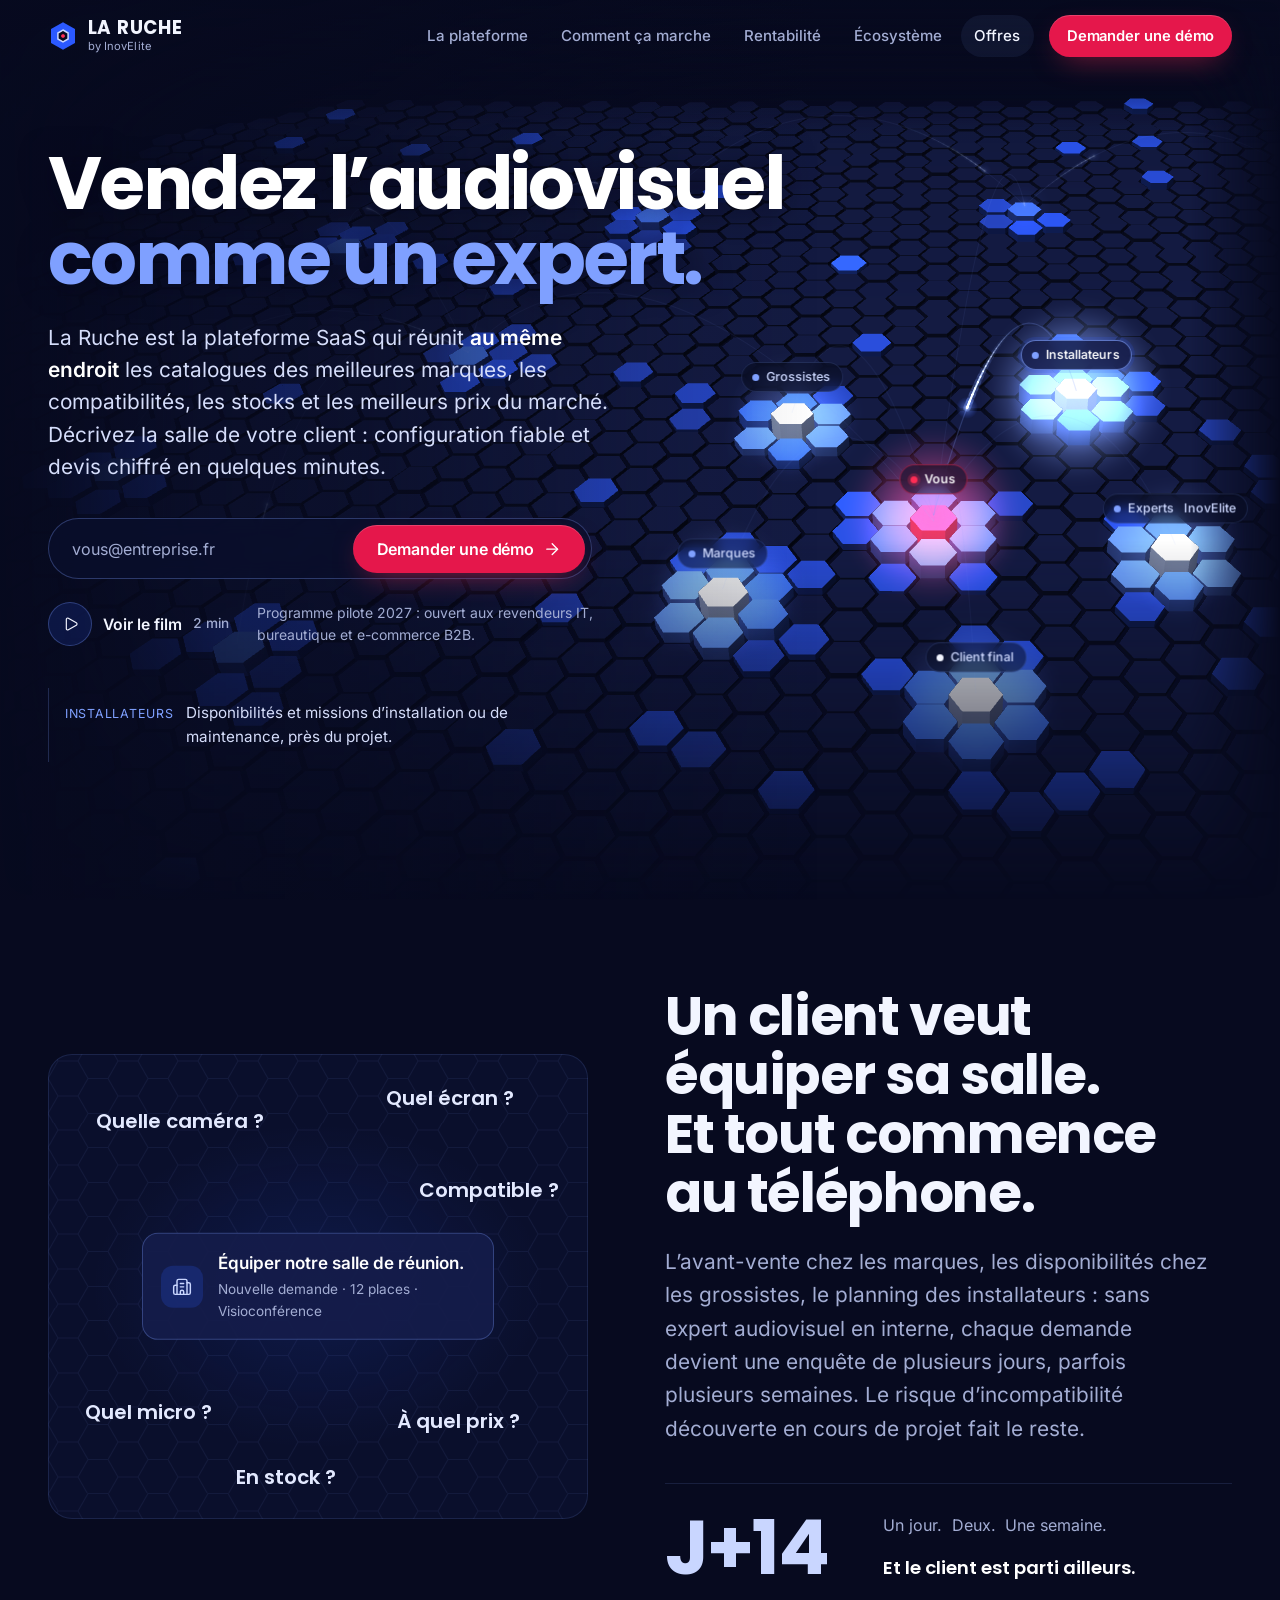
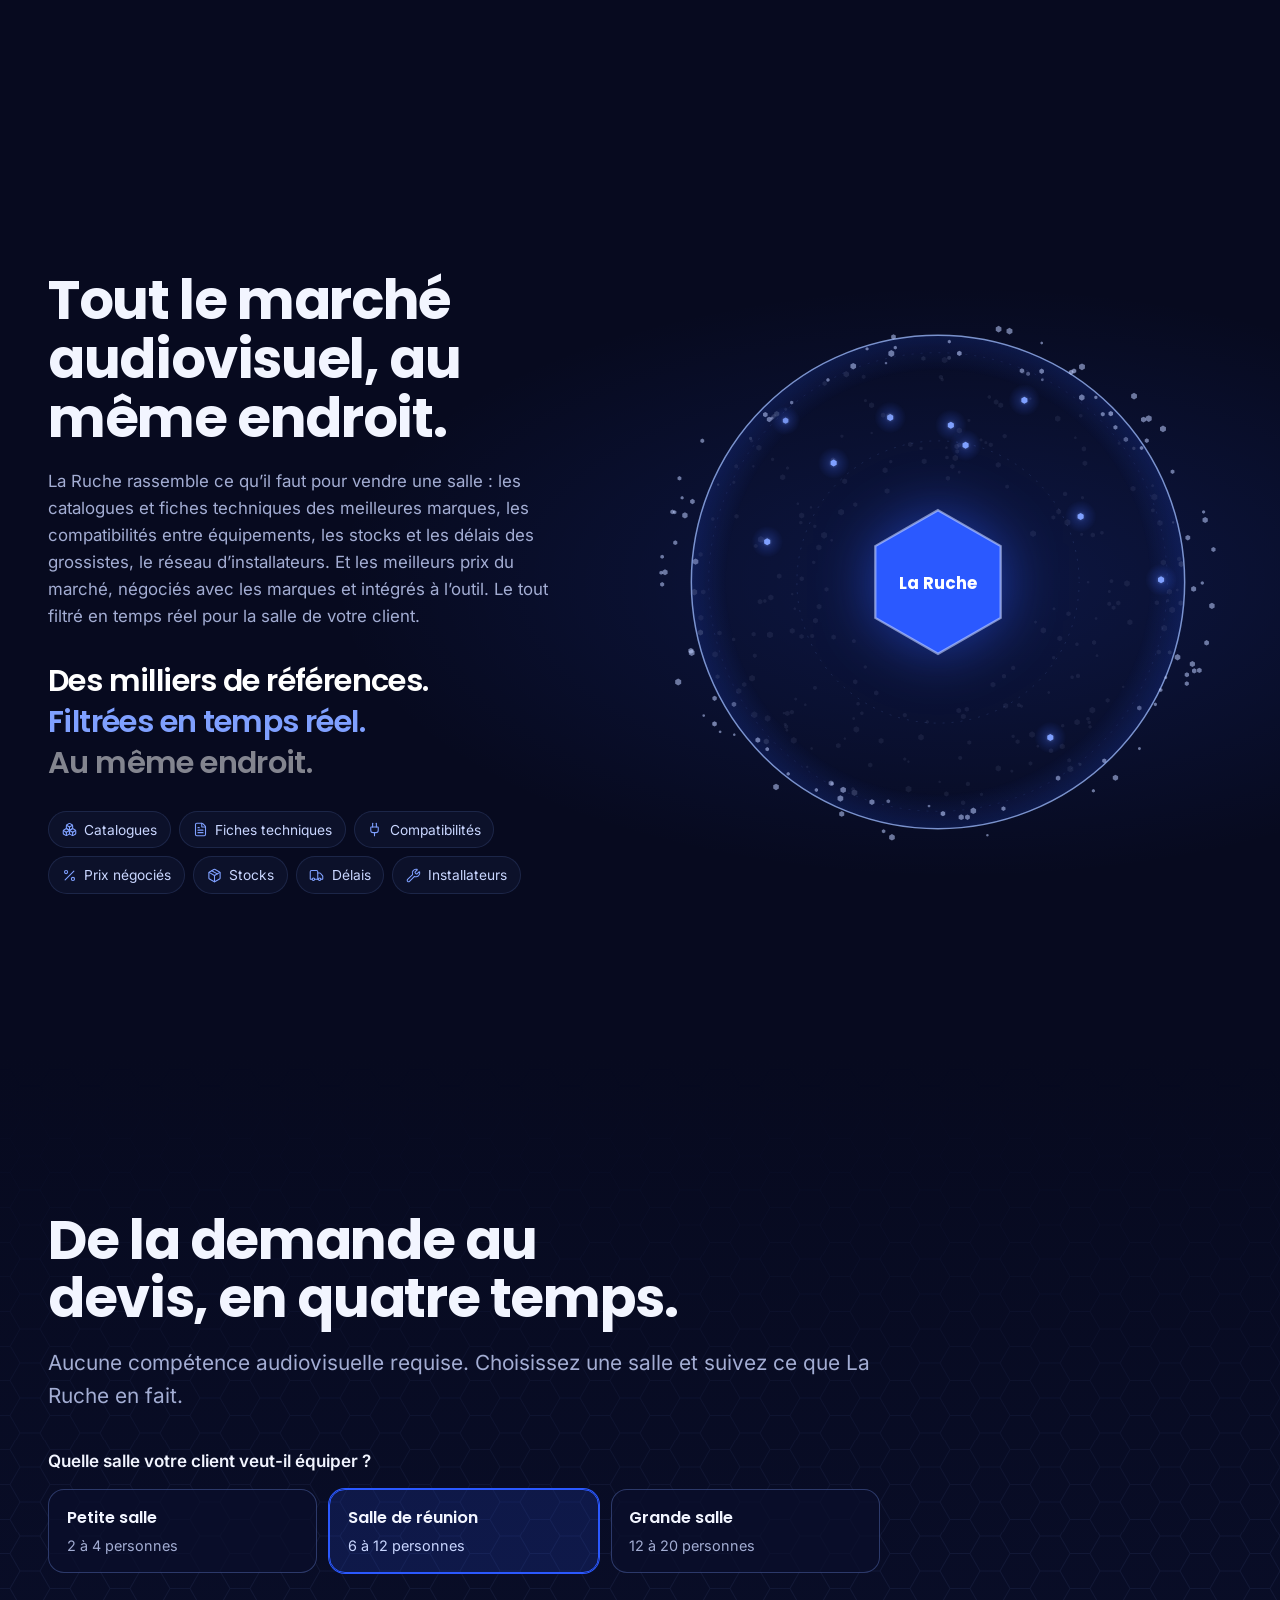
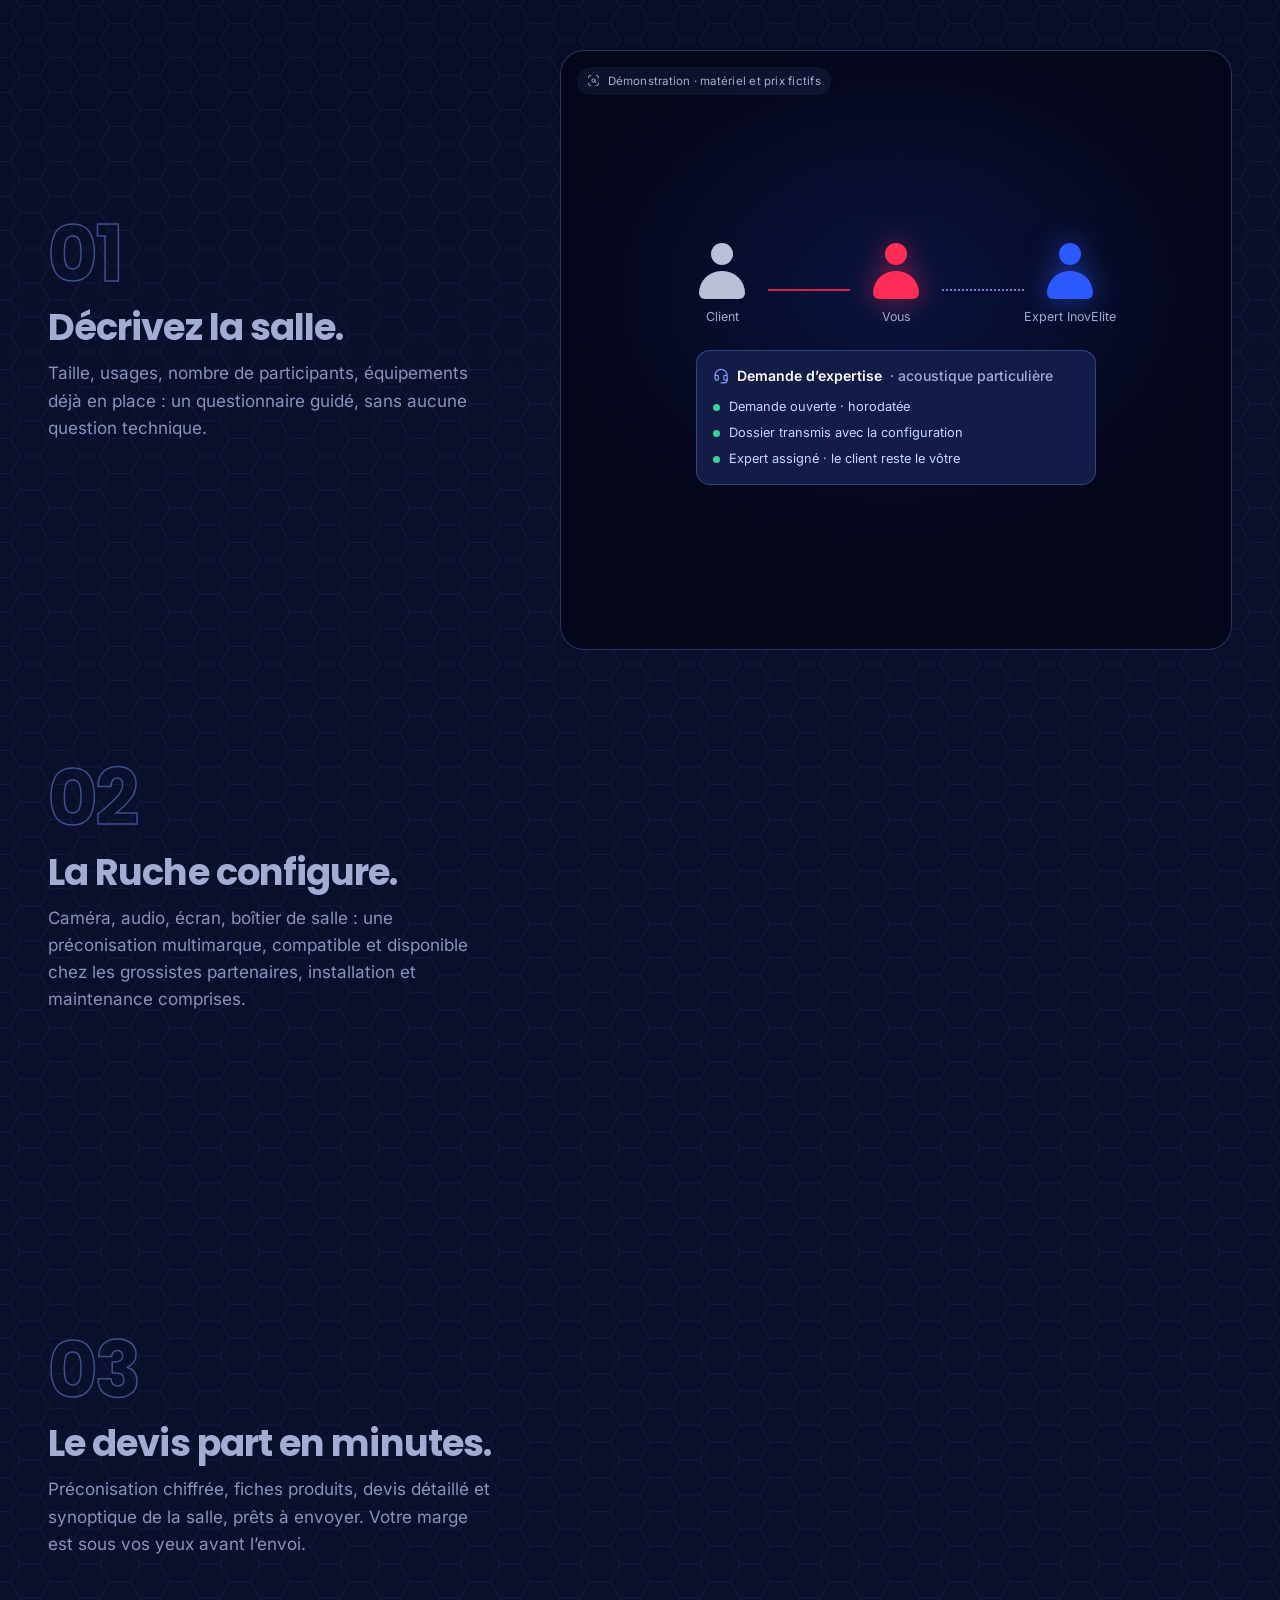
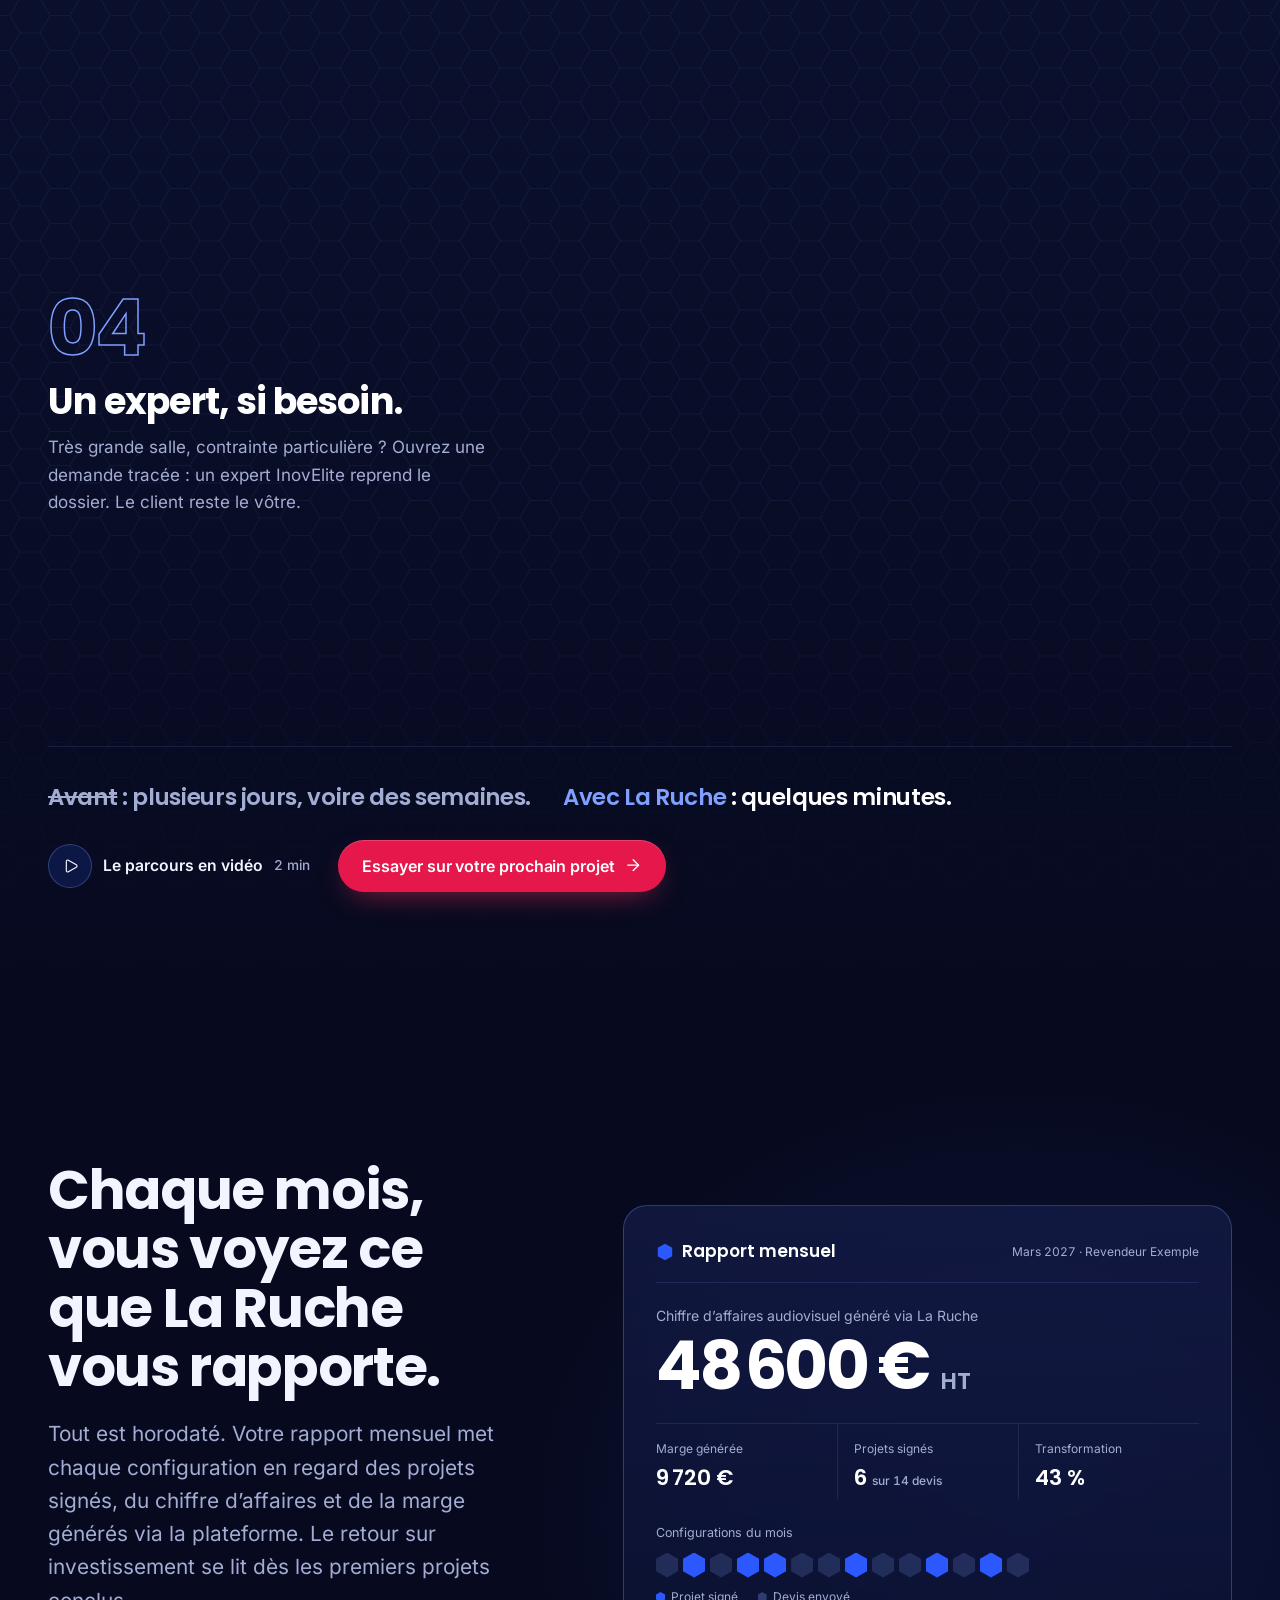
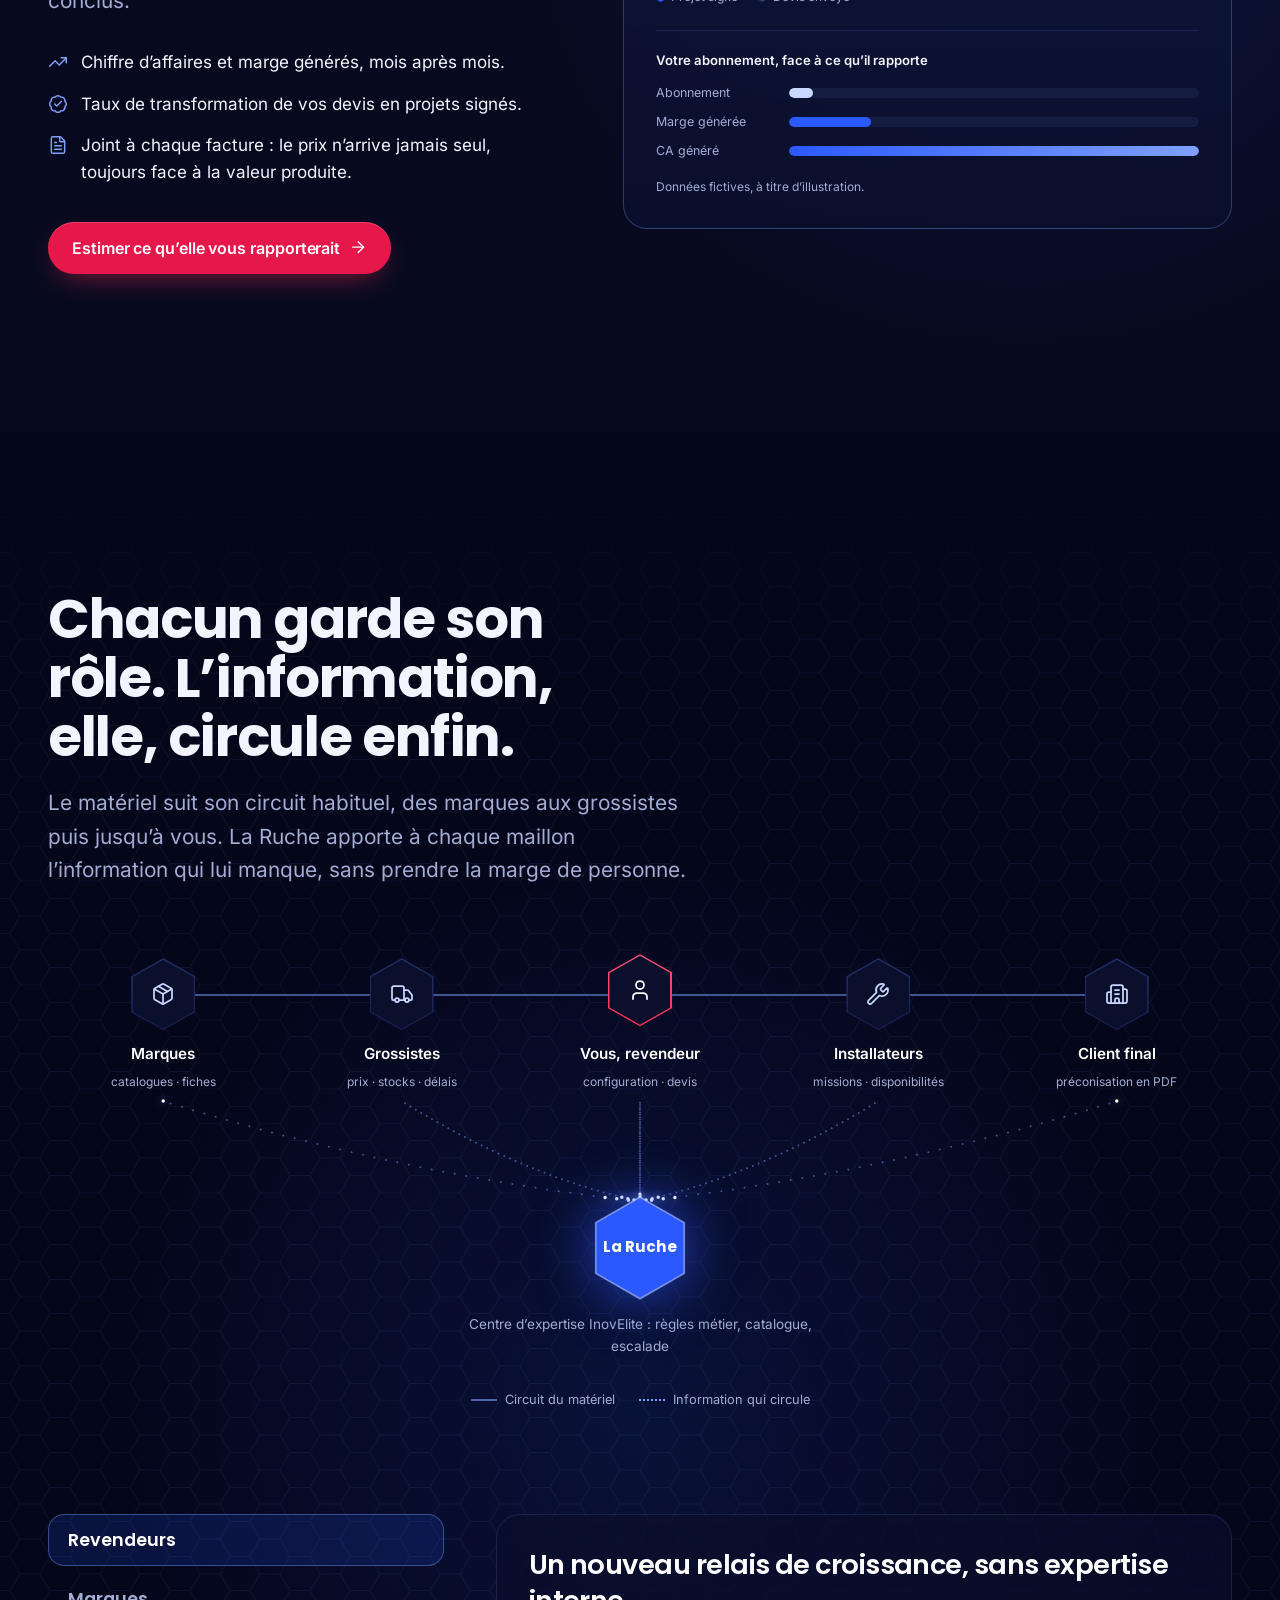
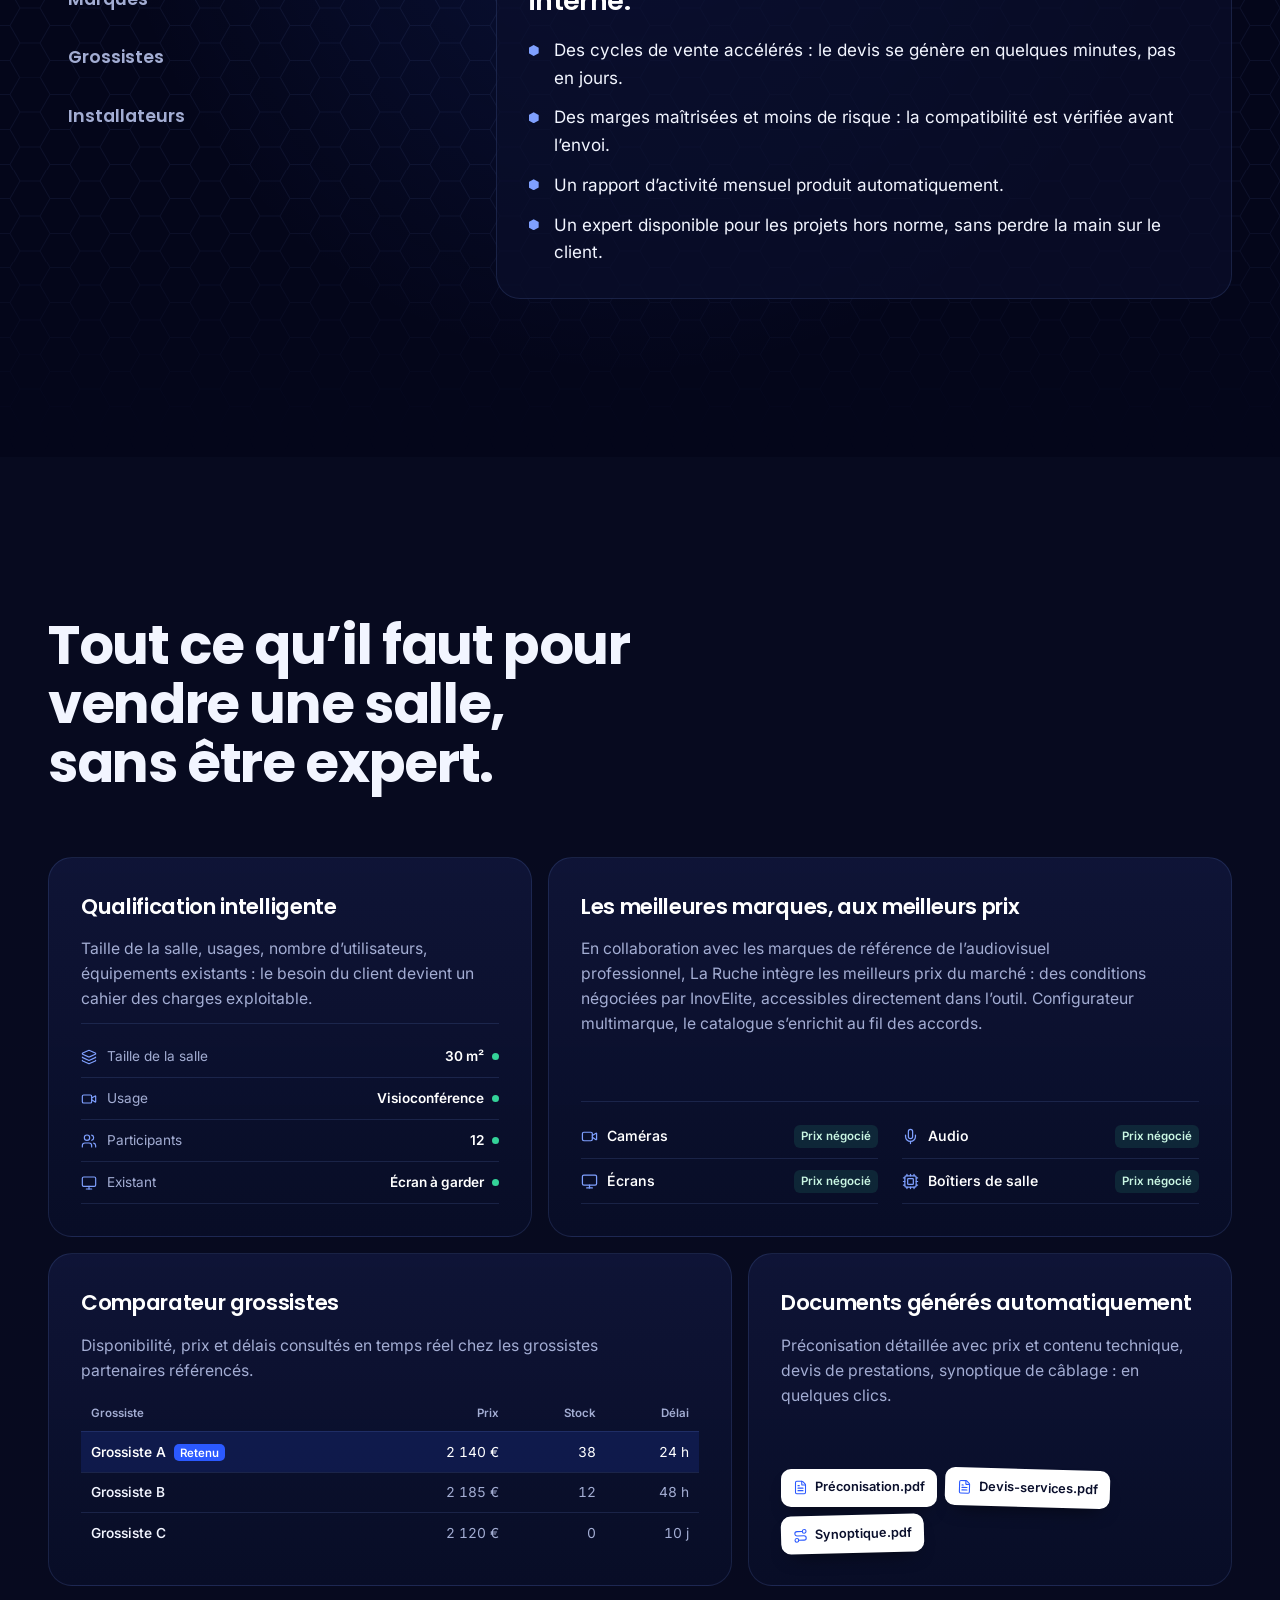
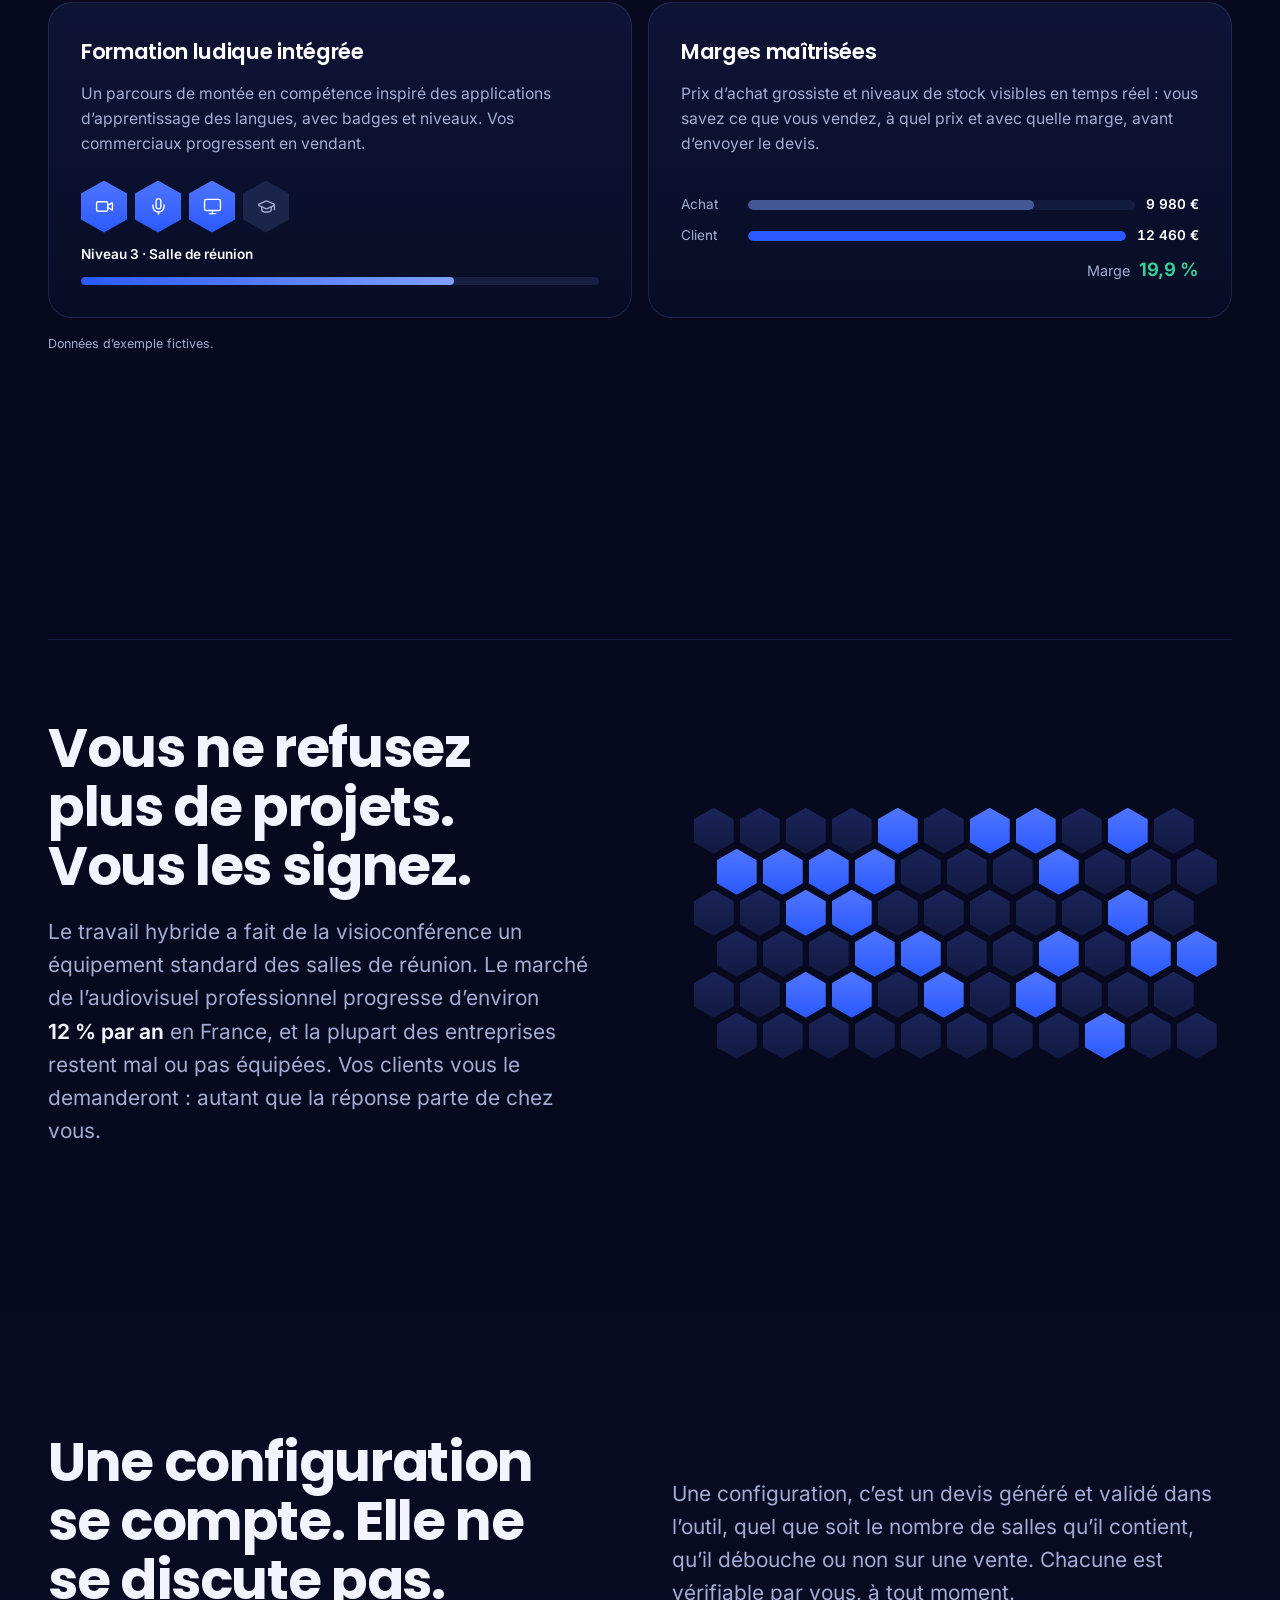
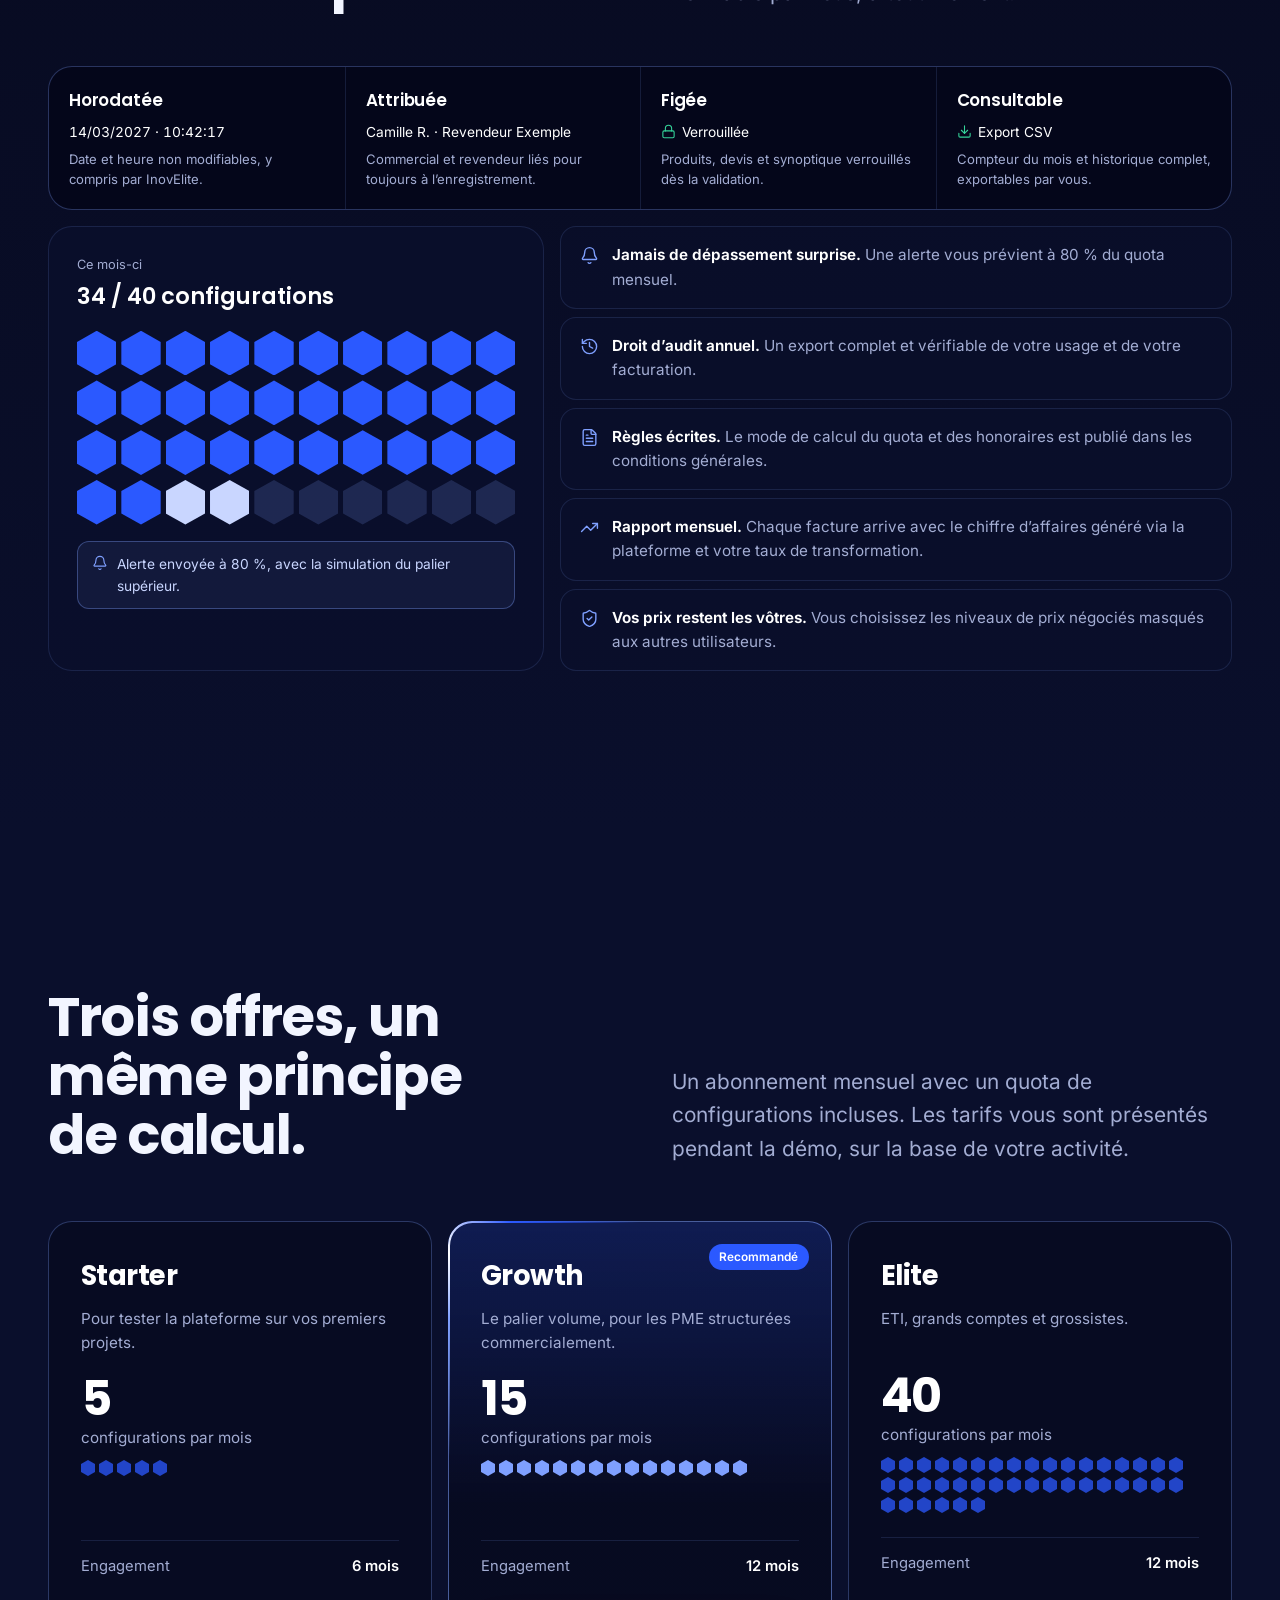
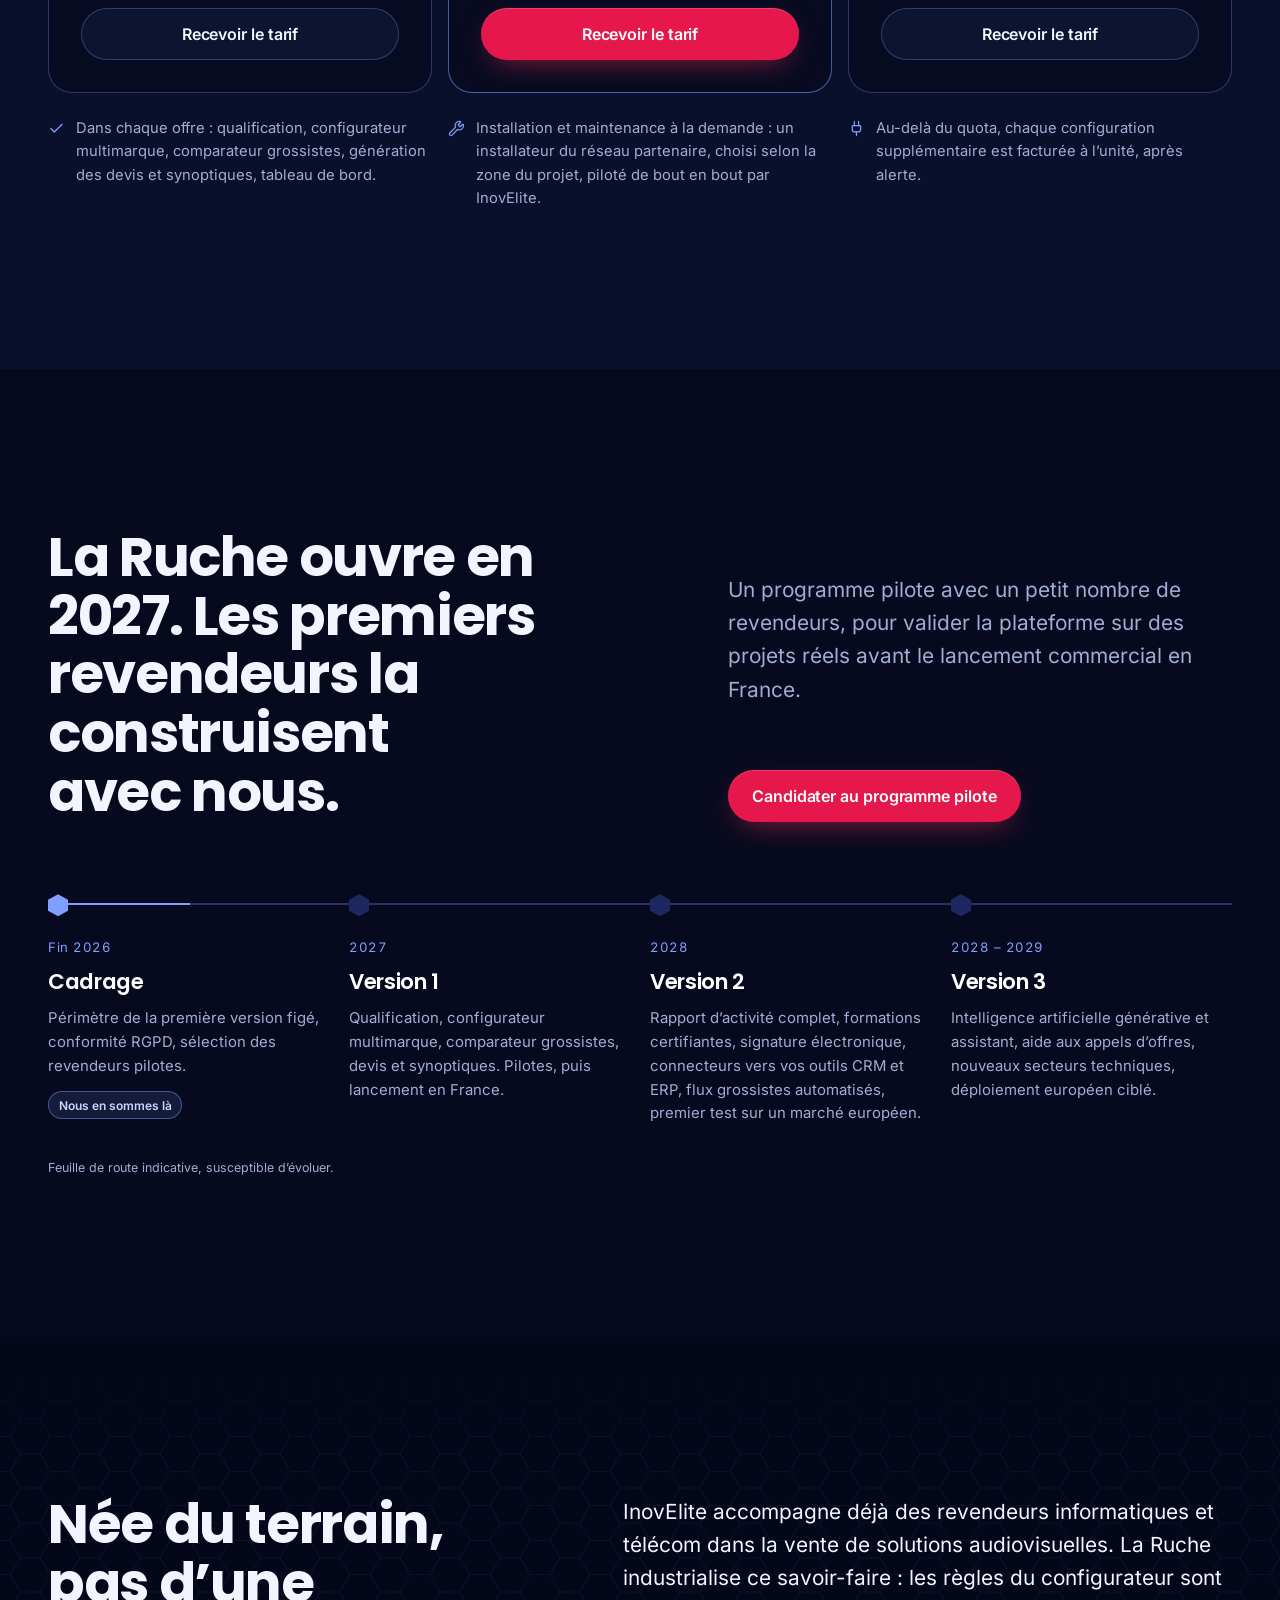
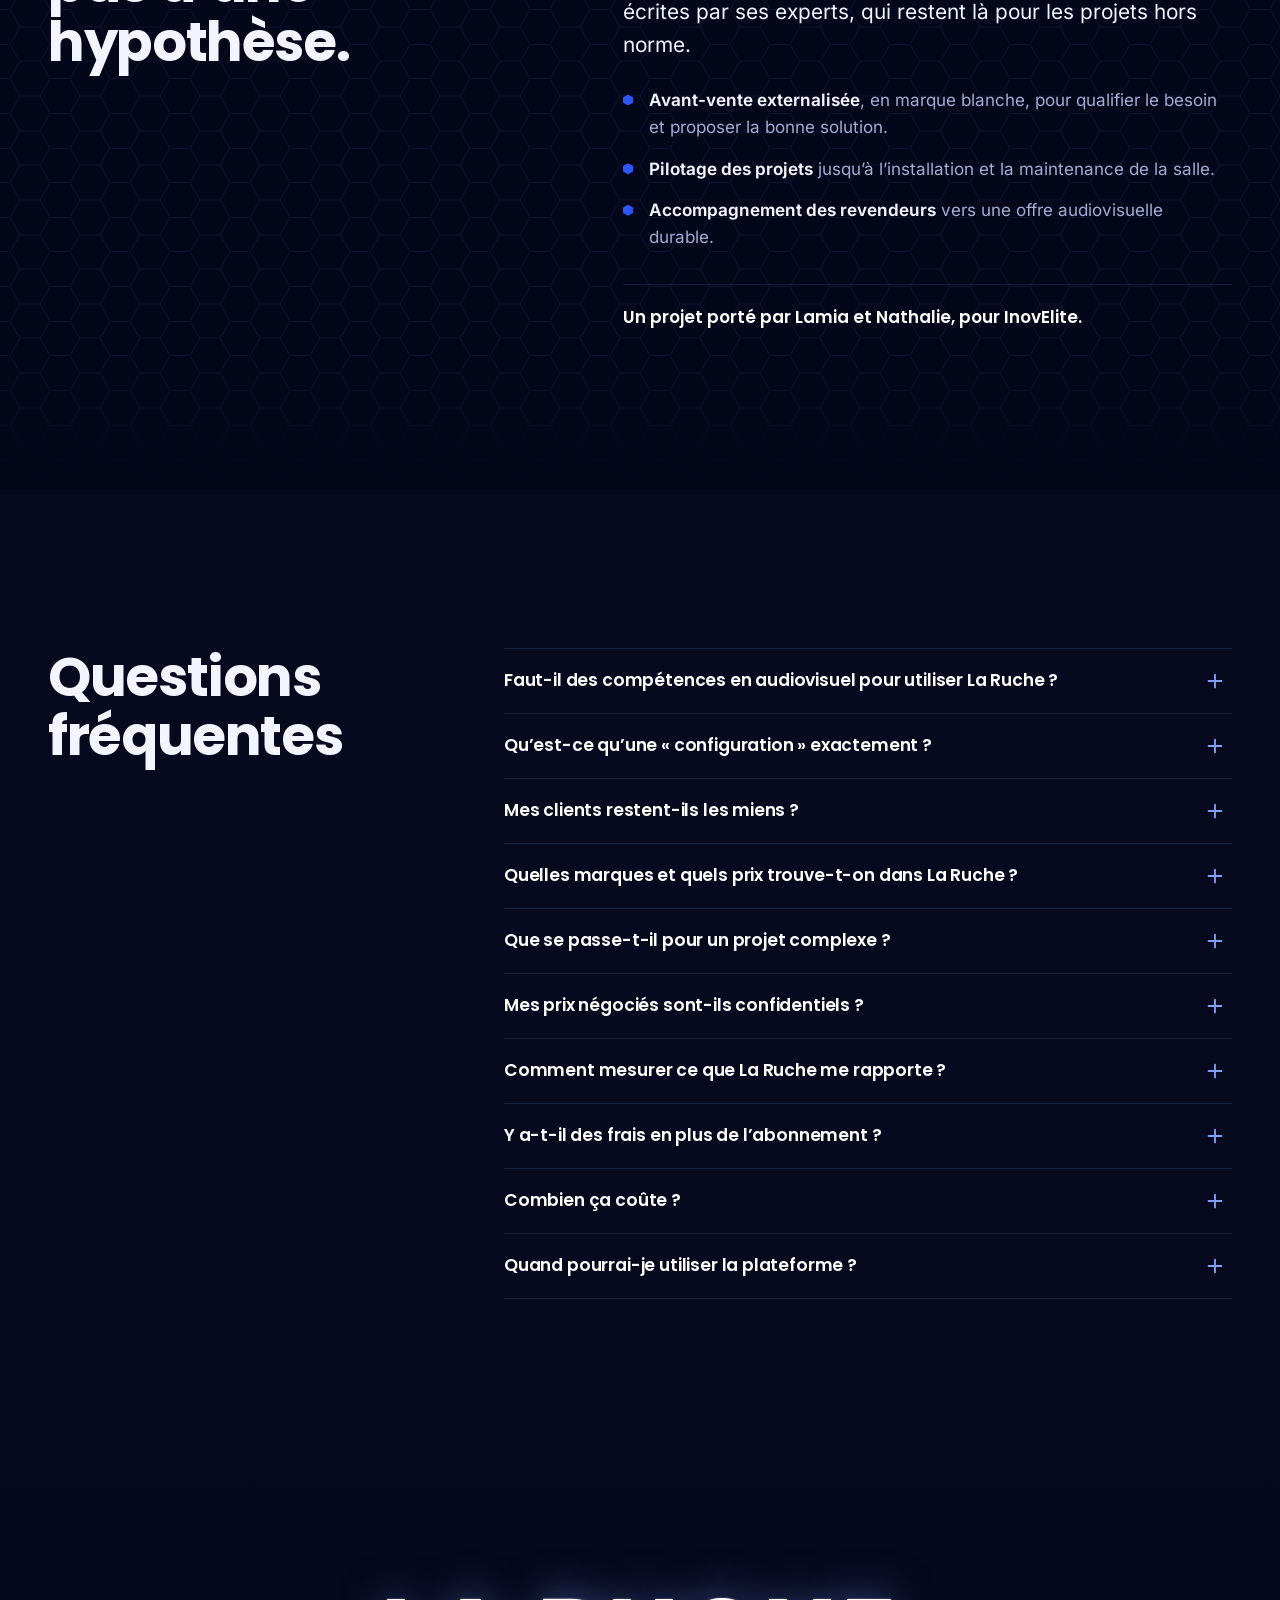
==== docs/index.html @ 2115302b "Add La Ruche marketing site (docs/) for GitHub Pages - Single-page site: WebGL hive hero, scroll-dri" ====
<!doctype html>
<html lang="fr" class="no-js">
<head>
  <meta charset="utf-8">
  <meta name="viewport" content="width=device-width, initial-scale=1, viewport-fit=cover">
  <title>La Ruche by InovElite · Vendez l’audiovisuel comme un expert</title>
  <meta name="description" content="La Ruche réunit catalogues, compatibilités, prix et stocks du marché audiovisuel en un seul outil. Décrivez la salle de votre client : configuration fiable et devis chiffré en quelques minutes.">
  <link rel="canonical" href="https://sofianmrn.github.io/RucheSite/">
  <meta name="theme-color" content="#070A1F">
  <meta name="color-scheme" content="dark">
  <meta name="robots" content="index, follow">

  <meta property="og:type" content="website">
  <meta property="og:locale" content="fr_FR">
  <meta property="og:site_name" content="La Ruche by InovElite">
  <meta property="og:title" content="La Ruche by InovElite · Vendez l’audiovisuel comme un expert">
  <meta property="og:description" content="Catalogues, compatibilités, prix et stocks réunis au même endroit. La configuration et le devis de la salle de votre client, en quelques minutes.">
  <meta property="og:url" content="https://sofianmrn.github.io/RucheSite/">
  <meta property="og:image" content="https://sofianmrn.github.io/RucheSite/assets/img/og-la-ruche.jpg">
  <meta property="og:image:width" content="1200">
  <meta property="og:image:height" content="630">
  <meta property="og:image:alt" content="La Ruche by InovElite : vendez l’audiovisuel comme un expert. Demander une démo.">
  <meta name="twitter:card" content="summary_large_image">

  <link rel="icon" href="favicon.svg" type="image/svg+xml">
  <link rel="icon" href="favicon-32.png" sizes="32x32" type="image/png">
  <link rel="apple-touch-icon" href="apple-touch-icon.png">
  <link rel="manifest" href="site.webmanifest">

  <link rel="preload" href="assets/fonts/poppins-latin-700-normal.woff2" as="font" type="font/woff2" crossorigin>
  <link rel="preload" href="assets/fonts/inter-latin-wght-normal.woff2" as="font" type="font/woff2" crossorigin>
  <link rel="preload" href="assets/img/hero-ruche.webp" as="image" fetchpriority="high">
  <link rel="stylesheet" href="assets/css/site.css?v=9">

  <script>document.documentElement.classList.replace('no-js', 'js');</script>
  <script src="assets/js/config.js?v=9" defer></script>
  <script src="assets/js/hive.js?v=9" defer></script>
  <script src="assets/js/gather.js?v=9" defer></script>
  <script src="assets/js/main.js?v=9" defer></script>

  <script type="application/ld+json">
  {
    "@context": "https://schema.org",
    "@graph": [
      {
        "@type": "Organization",
        "@id": "https://sofianmrn.github.io/RucheSite/#inovelite",
        "name": "InovElite",
        "description": "Développement commercial de solutions techniques, audiovisuel professionnel en particulier : avant-vente externalisée et pilotage de projets jusqu’à l’installation et la maintenance."
      },
      {
        "@type": "WebSite",
        "@id": "https://sofianmrn.github.io/RucheSite/#site",
        "url": "https://sofianmrn.github.io/RucheSite/",
        "name": "La Ruche by InovElite",
        "inLanguage": "fr-FR",
        "publisher": { "@id": "https://sofianmrn.github.io/RucheSite/#inovelite" }
      },
      {
        "@type": "SoftwareApplication",
        "name": "La Ruche",
        "applicationCategory": "BusinessApplication",
        "operatingSystem": "Web",
        "description": "Plateforme SaaS B2B qui permet aux revendeurs informatiques de qualifier un besoin audiovisuel, d’obtenir une configuration multimarque compatible et disponible, et de générer un devis chiffré en quelques minutes.",
        "publisher": { "@id": "https://sofianmrn.github.io/RucheSite/#inovelite" }
      }
    ]
  }
  </script>
</head>
<body>
  <a class="skip-link" href="#contenu">Aller au contenu</a>

  <header class="site-header" data-header>
    <div class="site-header__inner">
      <a class="wordmark" href="#top" aria-label="La Ruche by InovElite, retour en haut de page">
        <svg class="wordmark__mark" viewBox="0 0 100 100" aria-hidden="true"><polygon points="50,4 90,27 90,73 50,96 10,73 10,27" /><polygon class="wordmark__core" points="50,30 67,40 67,60 50,70 33,60 33,40" /><polygon class="wordmark__dot" points="50,43 56,46.5 56,53.5 50,57 44,53.5 44,46.5" /></svg>
        <span class="wordmark__text"><span class="wordmark__name">La Ruche</span><span class="wordmark__by">by InovElite</span></span>
      </a>

      <nav class="site-nav" aria-label="Navigation principale">
        <button class="site-nav__toggle" type="button" aria-expanded="false" aria-controls="menu" data-nav-toggle>
          <svg class="icon" aria-hidden="true"><use href="assets/img/icons.svg#i-menu"/></svg>
          <span class="visually-hidden">Ouvrir le menu</span>
        </button>
        <ul class="site-nav__list" id="menu" data-nav-list>
          <li><a href="#plateforme">La plateforme</a></li>
          <li><a href="#comment">Comment ça marche</a></li>
          <li><a href="#rentabilite">Rentabilité</a></li>
          <li><a href="#ecosysteme">Écosystème</a></li>
          <li><a href="#offres">Offres</a></li>
          <li class="site-nav__cta"><a class="btn btn--signal btn--sm" href="#demo" data-interest="demo">Demander une démo</a></li>
        </ul>
      </nav>
    </div>
  </header>

  <main id="contenu" tabindex="-1">

    <!-- ========== HERO : la ruche ========== -->
    <section class="hero" id="top" aria-labelledby="hero-title" data-hero>
      <div class="hero__stage" data-hive-stage>
        <canvas class="hero__canvas" data-hive-canvas aria-hidden="true"></canvas>
        <canvas class="hero__beams" data-hive-beams aria-hidden="true"></canvas>
        <div class="hero__actors" data-hive-actors>
          <button type="button" class="actor" data-actor="marques" aria-describedby="hive-caption"><span class="actor__dot" aria-hidden="true"></span>Marques</button>
          <button type="button" class="actor" data-actor="grossistes" aria-describedby="hive-caption"><span class="actor__dot" aria-hidden="true"></span>Grossistes</button>
          <button type="button" class="actor" data-actor="installateurs" aria-describedby="hive-caption"><span class="actor__dot" aria-hidden="true"></span>Installateurs</button>
          <button type="button" class="actor" data-actor="experts" aria-describedby="hive-caption"><span class="actor__dot" aria-hidden="true"></span>Experts<span class="actor__long">&nbsp;InovElite</span></button>
          <button type="button" class="actor actor--client" data-actor="client" aria-describedby="hive-caption"><span class="actor__dot" aria-hidden="true"></span>Client final</button>
          <button type="button" class="actor actor--you" data-actor="vous" aria-describedby="hive-caption"><span class="actor__dot" aria-hidden="true"></span>Vous</button>
        </div>
      </div>

      <div class="hero__content wrap">
        <h1 class="hero__title" id="hero-title">Vendez l’audiovisuel <span class="hero__title-accent">comme un expert.</span></h1>
        <p class="hero__lead">La Ruche est la plateforme SaaS qui réunit <strong>au même endroit</strong> les catalogues des meilleures marques, les compatibilités, les stocks et les meilleurs prix du marché. Décrivez la salle de votre client&nbsp;: configuration fiable et devis chiffré en quelques minutes.</p>

        <form class="quick-demo" action="#demo" data-quick-demo novalidate>
          <label class="visually-hidden" for="quick-email">Votre e-mail professionnel</label>
          <input class="quick-demo__input" id="quick-email" name="email" type="email" inputmode="email" autocomplete="email" placeholder="vous@entreprise.fr">
          <button class="btn btn--signal" type="submit">Demander une démo <svg class="icon" aria-hidden="true"><use href="assets/img/icons.svg#i-arrow-right"/></svg></button>
        </form>

        <div class="hero__meta">
          <button class="film-link" type="button" data-film="lancement">
            <span class="film-link__play" aria-hidden="true"><svg class="icon"><use href="assets/img/icons.svg#i-play"/></svg></span>
            Voir le film <span class="film-link__time">2 min</span>
          </button>
          <p class="hero__pilot">Programme pilote 2027&nbsp;: ouvert aux revendeurs IT, bureautique et e-commerce B2B.</p>
        </div>

        <p class="hive-caption" id="hive-caption" aria-live="polite" data-hive-caption>
          <span class="hive-caption__who">Vous</span>
          <span class="hive-caption__what">Vous décrivez la salle. Tout ce qu’il faut pour la vendre arrive à vous.</span>
        </p>
      </div>
    </section>

    <!-- ========== LE CONSTAT ========== -->
    <section class="problem" id="constat" aria-labelledby="problem-title">
      <div class="wrap problem__grid">
        <div class="problem__scene" aria-hidden="true">
          <div class="request-card">
            <span class="request-card__avatar"><svg class="icon"><use href="assets/img/icons.svg#i-building-2"/></svg></span>
            <span class="request-card__body">
              <span class="request-card__title">Équiper notre salle de réunion.</span>
              <span class="request-card__meta">Nouvelle demande · 12 places · Visioconférence</span>
            </span>
          </div>
          <ul class="questions">
            <li style="--x:6%;--y:9%;--d:0">Quelle caméra&nbsp;?</li>
            <li style="--x:60%;--y:4%;--d:1">Quel écran&nbsp;?</li>
            <li style="--x:66%;--y:24%;--d:2">Compatible&nbsp;?</li>
            <li style="--x:4%;--y:72%;--d:3">Quel micro&nbsp;?</li>
            <li style="--x:32%;--y:86%;--d:4">En stock&nbsp;?</li>
            <li style="--x:62%;--y:74%;--d:5">À quel prix&nbsp;?</li>
          </ul>
        </div>

        <div class="problem__text">
          <h2 class="h2" id="problem-title">Un client veut équiper sa salle. Et tout commence au téléphone.</h2>
          <p>L’avant-vente chez les marques, les disponibilités chez les grossistes, le planning des installateurs&nbsp;: sans expert audiovisuel en interne, chaque demande devient une enquête de plusieurs jours, parfois plusieurs semaines. Le risque d’incompatibilité découverte en cours de projet fait le reste.</p>
          <div class="day-counter" data-day-counter>
            <span class="day-counter__value" data-day-value>J+1</span>
            <span class="day-counter__steps" aria-hidden="true">
              <span>Un jour.</span><span>Deux.</span><span>Une semaine.</span>
            </span>
            <span class="day-counter__end">Et le client est parti ailleurs.</span>
          </div>
        </div>
      </div>
    </section>

    <!-- ========== LA PLATEFORME : tout au même endroit ========== -->
    <section class="gather" id="plateforme" aria-labelledby="gather-title" data-gather>
      <div class="gather__sticky">
        <div class="wrap gather__layout">
          <div class="gather__text">
            <h2 class="h2" id="gather-title">Tout le marché audiovisuel, au même endroit.</h2>
            <p class="gather__lead">La Ruche rassemble ce qu’il faut pour vendre une salle&nbsp;: les catalogues et fiches techniques des meilleures marques, les compatibilités entre équipements, les stocks et les délais des grossistes, le réseau d’installateurs. Et les meilleurs prix du marché, négociés avec les marques et intégrés à l’outil. Le tout filtré en temps réel pour la salle de votre client.</p>
            <ol class="gather__beats" aria-label="Ce que fait la plateforme">
              <li data-beat="0">Des milliers de références.</li>
              <li data-beat="1">Filtrées en temps réel.</li>
              <li data-beat="2">Au même endroit.</li>
            </ol>
            <ul class="sources">
              <li><svg class="icon" aria-hidden="true"><use href="assets/img/icons.svg#i-boxes"/></svg>Catalogues</li>
              <li><svg class="icon" aria-hidden="true"><use href="assets/img/icons.svg#i-file-text"/></svg>Fiches techniques</li>
              <li><svg class="icon" aria-hidden="true"><use href="assets/img/icons.svg#i-plug"/></svg>Compatibilités</li>
              <li><svg class="icon" aria-hidden="true"><use href="assets/img/icons.svg#i-percent"/></svg>Prix négociés</li>
              <li><svg class="icon" aria-hidden="true"><use href="assets/img/icons.svg#i-package"/></svg>Stocks</li>
              <li><svg class="icon" aria-hidden="true"><use href="assets/img/icons.svg#i-truck"/></svg>Délais</li>
              <li><svg class="icon" aria-hidden="true"><use href="assets/img/icons.svg#i-wrench"/></svg>Installateurs</li>
            </ul>
          </div>

          <div class="gather__field" aria-hidden="true" data-gather-field>
            <canvas class="gather__canvas" data-gather-canvas></canvas>
            <svg class="gather__arcs" viewBox="0 0 100 100" preserveAspectRatio="none">
              <path class="arc" pathLength="100" d="M23 26 L40.5 42"/><path class="arc arc--packets" pathLength="100" d="M23 26 L40.5 42"/>
              <path class="arc" pathLength="100" d="M77 26 L59.5 42"/><path class="arc arc--packets" pathLength="100" d="M77 26 L59.5 42"/>
              <path class="arc" pathLength="100" d="M23 74 L40.5 58"/><path class="arc arc--packets" pathLength="100" d="M23 74 L40.5 58"/>
              <path class="arc" pathLength="100" d="M77 74 L59.5 58"/><path class="arc arc--packets" pathLength="100" d="M77 74 L59.5 58"/>
            </svg>
            <div class="gather__core" data-gather-core>
              <svg viewBox="0 0 100 100"><polygon points="50,3 91,26.5 91,73.5 50,97 9,73.5 9,26.5"/></svg>
              <span>La Ruche</span>
            </div>
            <span class="dock dock--top" style="--dx:23;--dy:26" data-dock="0"><span class="dock__hex"><svg class="icon"><use href="assets/img/icons.svg#i-video"/></svg></span><span class="dock__label">Caméra grand-angle 4K<em>Compatible</em></span></span>
            <span class="dock dock--top" style="--dx:77;--dy:26" data-dock="1"><span class="dock__hex"><svg class="icon"><use href="assets/img/icons.svg#i-monitor"/></svg></span><span class="dock__label">Écran tactile 75"<em>En stock</em></span></span>
            <span class="dock" style="--dx:23;--dy:74" data-dock="2"><span class="dock__hex"><svg class="icon"><use href="assets/img/icons.svg#i-mic"/></svg></span><span class="dock__label">Micros de table ×2<em>Compatible</em></span></span>
            <span class="dock is-waiting" style="--dx:77;--dy:74" data-dock="3"><span class="dock__hex"><svg class="icon"><use href="assets/img/icons.svg#i-cpu"/></svg></span><span class="dock__label">Boîtier de salle visio<em>Délai 2 j</em></span></span>
          </div>
        </div>
      </div>
    </section>

    <!-- ========== COMMENT ÇA MARCHE ========== -->
    <section class="how" id="comment" aria-labelledby="how-title" data-how>
      <div class="wrap how__intro">
        <h2 class="h2" id="how-title">De la demande au devis, en quatre temps.</h2>
        <p>Aucune compétence audiovisuelle requise. Choisissez une salle et suivez ce que La Ruche en fait.</p>
        <fieldset class="room-picker" data-room-picker>
          <legend>Quelle salle votre client veut-il équiper&nbsp;?</legend>
          <label class="room-option"><input type="radio" name="room" value="petite"><span><strong>Petite salle</strong>2 à 4 personnes</span></label>
          <label class="room-option"><input type="radio" name="room" value="reunion" checked><span><strong>Salle de réunion</strong>6 à 12 personnes</span></label>
          <label class="room-option"><input type="radio" name="room" value="grande"><span><strong>Grande salle</strong>12 à 20 personnes</span></label>
        </fieldset>
      </div>

      <div class="wrap how__body">
        <ol class="steps" data-steps>
          <li class="step" data-step="1">
            <span class="step__num" aria-hidden="true">01</span>
            <h3 class="step__title">Décrivez la salle.</h3>
            <p>Taille, usages, nombre de participants, équipements déjà en place&nbsp;: un questionnaire guidé, sans aucune question technique.</p>
          </li>
          <li class="step" data-step="2">
            <span class="step__num" aria-hidden="true">02</span>
            <h3 class="step__title">La Ruche configure.</h3>
            <p>Caméra, audio, écran, boîtier de salle&nbsp;: une préconisation multimarque, compatible et disponible chez les grossistes partenaires, installation et maintenance comprises.</p>
          </li>
          <li class="step" data-step="3">
            <span class="step__num" aria-hidden="true">03</span>
            <h3 class="step__title">Le devis part en minutes.</h3>
            <p>Préconisation chiffrée, fiches produits, devis détaillé et synoptique de la salle, prêts à envoyer. Votre marge est sous vos yeux avant l’envoi.</p>
          </li>
          <li class="step" data-step="4">
            <span class="step__num" aria-hidden="true">04</span>
            <h3 class="step__title">Un expert, si besoin.</h3>
            <p>Très grande salle, contrainte particulière&nbsp;? Ouvrez une demande tracée&nbsp;: un expert InovElite reprend le dossier. Le client reste le vôtre.</p>
          </li>
        </ol>

        <div class="stage" data-stage>
          <div class="stage__frame">
            <p class="stage__label"><svg class="icon" aria-hidden="true"><use href="assets/img/icons.svg#i-scan-search"/></svg>Démonstration · matériel et prix fictifs</p>

            <!-- Scène 1 : la salle -->
            <div class="scene scene--room" data-scene="1">
              <svg class="room-iso" viewBox="0 0 420 300" aria-hidden="true" data-room-svg>
                <g class="room-iso__walls">
                  <polygon points="40,150 210,60 380,150 210,240" class="room-iso__floor"/>
                  <polyline points="40,150 40,70 210,-20 210,60" />
                  <polyline points="210,-20 380,70 380,150" />
                  <polygon class="room-iso__screen" points="0,0" data-room-screen/>
                </g>
                <g data-room-table></g>
              </svg>
              <ul class="chips chips--room" data-room-chips>
                <li><svg class="icon" aria-hidden="true"><use href="assets/img/icons.svg#i-check"/></svg><span data-room-usage>Visioconférence</span></li>
                <li><svg class="icon" aria-hidden="true"><use href="assets/img/icons.svg#i-users"/></svg><span data-room-people>12 participants</span></li>
                <li><svg class="icon" aria-hidden="true"><use href="assets/img/icons.svg#i-layers"/></svg><span data-room-area>Salle de 30 m²</span></li>
              </ul>
            </div>

            <!-- Scène 2 : le kit -->
            <div class="scene scene--kit" data-scene="2">
              <div class="kit" data-kit>
                <svg class="kit__links" viewBox="0 0 125 100" preserveAspectRatio="none" aria-hidden="true">
                  <path class="arc" pathLength="100" d="M27.5 20 L54 40"/><path class="arc arc--packets" pathLength="100" d="M27.5 20 L54 40"/>
                  <path class="arc" pathLength="100" d="M97.5 20 L71 40"/><path class="arc arc--packets" pathLength="100" d="M97.5 20 L71 40"/>
                  <path class="arc" pathLength="100" d="M27.5 70 L54 52"/><path class="arc arc--packets" pathLength="100" d="M27.5 70 L54 52"/>
                  <path class="arc" pathLength="100" d="M97.5 70 L71 52"/><path class="arc arc--packets" pathLength="100" d="M97.5 70 L71 52"/>
                </svg>
                <div class="kit__core"><svg viewBox="0 0 100 100" aria-hidden="true"><polygon points="50,3 91,26.5 91,73.5 50,97 9,73.5 9,26.5"/></svg><span>La Ruche</span></div>
                <div class="kit__item" data-kit-slot="0"></div>
                <div class="kit__item" data-kit-slot="1"></div>
                <div class="kit__item" data-kit-slot="2"></div>
                <div class="kit__item" data-kit-slot="3"></div>
              </div>
              <ul class="chips chips--kit">
                <li class="chip--ok">Compatible</li>
                <li class="chip--ok">En stock</li>
                <li>Multimarque</li>
              </ul>
            </div>

            <!-- Scène 3 : le devis -->
            <div class="scene scene--quote" data-scene="3">
              <article class="quote" aria-label="Exemple de devis fictif">
                <header class="quote__head">
                  <span class="quote__brand"><svg viewBox="0 0 100 100" aria-hidden="true"><polygon points="50,4 90,27 90,73 50,96 10,73 10,27"/></svg>Devis</span>
                  <span class="quote__ref" data-quote-ref>LR-0142 · Salle de réunion</span>
                </header>
                <table class="quote__table">
                  <thead><tr><th scope="col">Poste</th><th scope="col">Achat HT</th><th scope="col">Client HT</th><th scope="col">Marge</th></tr></thead>
                  <tbody data-quote-lines></tbody>
                  <tfoot><tr><th scope="row">Total</th><td data-quote-buy></td><td data-quote-sell></td><td data-quote-margin></td></tr></tfoot>
                </table>
                <footer class="quote__foot">
                  <span class="quote__docs">+ fiches produits · synoptique de la salle</span>
                  <span class="quote__stamp">Devis prêt</span>
                </footer>
              </article>
              <p class="stopwatch"><svg class="icon" aria-hidden="true"><use href="assets/img/icons.svg#i-timer"/></svg>Généré en <span data-stopwatch>00:03:48</span></p>
            </div>

            <!-- Scène 4 : l’escalade -->
            <div class="scene scene--expert" data-scene="4">
              <div class="relay">
                <div class="relay__person"><span class="person person--client" aria-hidden="true"></span>Client</div>
                <div class="relay__line" aria-hidden="true"></div>
                <div class="relay__person"><span class="person person--you" aria-hidden="true"></span>Vous</div>
                <div class="relay__line relay__line--dotted" aria-hidden="true"></div>
                <div class="relay__person"><span class="person person--expert" aria-hidden="true"></span>Expert InovElite</div>
              </div>
              <div class="ticket">
                <p class="ticket__title"><svg class="icon" aria-hidden="true"><use href="assets/img/icons.svg#i-headset"/></svg>Demande d’expertise <span data-ticket-reason>· grande salle</span></p>
                <ul class="ticket__log">
                  <li><span class="ticket__dot"></span>Demande ouverte · horodatée</li>
                  <li><span class="ticket__dot"></span>Dossier transmis avec la configuration</li>
                  <li><span class="ticket__dot"></span>Expert assigné · le client reste le vôtre</li>
                </ul>
              </div>
            </div>
          </div>
        </div>
      </div>

      <div class="wrap how__outro">
        <p class="before-after"><span><em>Avant</em>&nbsp;: plusieurs jours, voire des semaines.</span><span><em>Avec La Ruche</em>&nbsp;: quelques minutes.</span></p>
        <div class="how__actions">
          <button class="film-link" type="button" data-film="explication">
            <span class="film-link__play" aria-hidden="true"><svg class="icon"><use href="assets/img/icons.svg#i-play"/></svg></span>
            Le parcours en vidéo <span class="film-link__time">2 min</span>
          </button>
          <a class="btn btn--signal" href="#demo" data-interest="demo">Essayer sur votre prochain projet <svg class="icon" aria-hidden="true"><use href="assets/img/icons.svg#i-arrow-right"/></svg></a>
        </div>
      </div>
    </section>

    <!-- ========== RETOUR SUR INVESTISSEMENT ========== -->
    <section class="roi" id="rentabilite" aria-labelledby="roi-title" data-roi>
      <div class="wrap roi__grid">
        <div class="roi__text">
          <h2 class="h2" id="roi-title">Chaque mois, vous voyez ce que La Ruche vous rapporte.</h2>
          <p class="roi__lead">Tout est horodaté. Votre rapport mensuel met chaque configuration en regard des projets signés, du chiffre d’affaires et de la marge générés via la plateforme. Le retour sur investissement se lit dès les premiers projets conclus.</p>
          <ul class="roi__points">
            <li><svg class="icon" aria-hidden="true"><use href="assets/img/icons.svg#i-trending-up"/></svg>Chiffre d’affaires et marge générés, mois après mois.</li>
            <li><svg class="icon" aria-hidden="true"><use href="assets/img/icons.svg#i-badge-check"/></svg>Taux de transformation de vos devis en projets signés.</li>
            <li><svg class="icon" aria-hidden="true"><use href="assets/img/icons.svg#i-file-text"/></svg>Joint à chaque facture&nbsp;: le prix n’arrive jamais seul, toujours face à la valeur produite.</li>
          </ul>
          <a class="btn btn--signal roi__cta" href="#demo" data-interest="demo">Estimer ce qu’elle vous rapporterait <svg class="icon" aria-hidden="true"><use href="assets/img/icons.svg#i-arrow-right"/></svg></a>
        </div>

        <article class="report" aria-label="Exemple fictif de rapport mensuel">
          <header class="report__head">
            <span class="report__title"><svg viewBox="0 0 100 100" aria-hidden="true"><polygon points="50,4 90,27 90,73 50,96 10,73 10,27"/></svg>Rapport mensuel</span>
            <span class="report__period">Mars 2027 · Revendeur Exemple</span>
          </header>

          <div class="report__hero">
            <p class="report__label">Chiffre d’affaires audiovisuel généré via La Ruche</p>
            <p class="report__amount"><span data-ticker="48600">48 600</span>&nbsp;€ <small>HT</small></p>
          </div>

          <dl class="report__kpis">
            <div><dt>Marge générée</dt><dd><span data-ticker="9720">9 720</span>&nbsp;€</dd></div>
            <div><dt>Projets signés</dt><dd><span data-ticker="6">6</span> <small>sur 14 devis</small></dd></div>
            <div><dt>Transformation</dt><dd><span data-ticker="43">43</span>&nbsp;%</dd></div>
          </dl>

          <div class="report__configs" aria-hidden="true">
            <p>Configurations du mois</p>
            <div class="report__cells" data-report-cells></div>
            <p class="report__legend"><span class="is-signed">Projet signé</span><span>Devis envoyé</span></p>
          </div>

          <div class="report__compare">
            <p class="report__compare-title">Votre abonnement, face à ce qu’il rapporte</p>
            <div class="compare-bar"><span class="compare-bar__name">Abonnement</span><span class="compare-bar__track"><span class="compare-bar__fill compare-bar__fill--cost" style="--w:.06"></span></span></div>
            <div class="compare-bar"><span class="compare-bar__name">Marge générée</span><span class="compare-bar__track"><span class="compare-bar__fill" style="--w:.2"></span></span></div>
            <div class="compare-bar"><span class="compare-bar__name">CA généré</span><span class="compare-bar__track"><span class="compare-bar__fill compare-bar__fill--sell" style="--w:1"></span></span></div>
          </div>
          <p class="report__note">Données fictives, à titre d’illustration.</p>
        </article>
      </div>
    </section>

    <!-- ========== ÉCOSYSTÈME ========== -->
    <section class="network" id="ecosysteme" aria-labelledby="network-title" data-network>
      <div class="wrap">
        <h2 class="h2 network__title" id="network-title">Chacun garde son rôle. L’information, elle, circule enfin.</h2>
        <p class="network__lead">Le matériel suit son circuit habituel, des marques aux grossistes puis jusqu’à vous. La Ruche apporte à chaque maillon l’information qui lui manque, sans prendre la marge de personne.</p>

        <div class="chain" data-chain>
          <svg class="chain__beams" data-chain-beams aria-hidden="true"></svg>
          <ol class="chain__row">
            <li class="node" data-node="marques"><span class="node__hex"><svg class="icon" aria-hidden="true"><use href="assets/img/icons.svg#i-package"/></svg></span><span class="node__text"><span class="node__name">Marques</span><span class="node__gives">catalogues · fiches</span></span></li>
            <li class="node" data-node="grossistes"><span class="node__hex"><svg class="icon" aria-hidden="true"><use href="assets/img/icons.svg#i-truck"/></svg></span><span class="node__text"><span class="node__name">Grossistes</span><span class="node__gives">prix · stocks · délais</span></span></li>
            <li class="node node--you" data-node="revendeurs"><span class="node__hex"><svg class="icon" aria-hidden="true"><use href="assets/img/icons.svg#i-user"/></svg></span><span class="node__text"><span class="node__name">Vous, revendeur</span><span class="node__gives">configuration · devis</span></span></li>
            <li class="node" data-node="installateurs"><span class="node__hex"><svg class="icon" aria-hidden="true"><use href="assets/img/icons.svg#i-wrench"/></svg></span><span class="node__text"><span class="node__name">Installateurs</span><span class="node__gives">missions · disponibilités</span></span></li>
            <li class="node" data-node="client"><span class="node__hex"><svg class="icon" aria-hidden="true"><use href="assets/img/icons.svg#i-building-2"/></svg></span><span class="node__text"><span class="node__name">Client final</span><span class="node__gives">préconisation en PDF</span></span></li>
          </ol>
          <div class="chain__hub" data-hub>
            <span class="chain__hub-hex"><svg viewBox="0 0 100 100" aria-hidden="true"><polygon points="50,3 91,26.5 91,73.5 50,97 9,73.5 9,26.5"/></svg><span>La Ruche</span></span>
            <span class="chain__hub-note">Centre d’expertise InovElite&nbsp;: règles métier, catalogue, escalade</span>
          </div>
          <p class="chain__legend"><span class="legend legend--solid">Circuit du matériel</span><span class="legend legend--dotted">Information qui circule</span></p>
        </div>

        <div class="gains" data-tabs>
          <div class="gains__tabs" role="tablist" aria-label="Ce que chaque acteur y gagne">
            <button role="tab" id="tab-revendeurs" aria-controls="panel-revendeurs" aria-selected="true" tabindex="0">Revendeurs</button>
            <button role="tab" id="tab-marques" aria-controls="panel-marques" aria-selected="false" tabindex="-1">Marques</button>
            <button role="tab" id="tab-grossistes" aria-controls="panel-grossistes" aria-selected="false" tabindex="-1">Grossistes</button>
            <button role="tab" id="tab-installateurs" aria-controls="panel-installateurs" aria-selected="false" tabindex="-1">Installateurs</button>
          </div>
          <div class="gains__panel" role="tabpanel" id="panel-revendeurs" aria-labelledby="tab-revendeurs" tabindex="0">
            <p class="gains__headline">Un nouveau relais de croissance, sans expertise interne.</p>
            <ul>
              <li>Des cycles de vente accélérés&nbsp;: le devis se génère en quelques minutes, pas en jours.</li>
              <li>Des marges maîtrisées et moins de risque&nbsp;: la compatibilité est vérifiée avant l’envoi.</li>
              <li>Un rapport d’activité mensuel produit automatiquement.</li>
              <li>Un expert disponible pour les projets hors norme, sans perdre la main sur le client.</li>
            </ul>
          </div>
          <div class="gains__panel" role="tabpanel" id="panel-marques" aria-labelledby="tab-marques" tabindex="0" hidden>
            <p class="gains__headline">Le marché des PME, sans démarcher chaque revendeur.</p>
            <ul>
              <li>Une visibilité directe auprès des revendeurs qui équipent les petites et moyennes entreprises.</li>
              <li>Un accès simplifié à un réseau de revendeurs, sans prospection individuelle.</li>
              <li>Des données sur les projets et les tendances du marché pour piloter vos actions.</li>
            </ul>
          </div>
          <div class="gains__panel" role="tabpanel" id="panel-grossistes" aria-labelledby="tab-grossistes" tabindex="0" hidden>
            <p class="gains__headline">Un canal de vente nouveau, branché sur votre catalogue.</p>
            <ul>
              <li>Plus de volume d’affaires, issu de revendeurs qui renonçaient jusqu’ici à l’audiovisuel.</li>
              <li>Votre catalogue mis en visibilité au moment où le projet se configure.</li>
              <li>Une meilleure visibilité sur les projets, en amont de la commande.</li>
            </ul>
          </div>
          <div class="gains__panel" role="tabpanel" id="panel-installateurs" aria-labelledby="tab-installateurs" tabindex="0" hidden>
            <p class="gains__headline">Des dossiers qualifiés, plutôt que le bouche-à-oreille.</p>
            <ul>
              <li>Un flux régulier de missions déjà chiffrées, dans votre zone.</li>
              <li>Moins d’erreurs techniques à l’arrivée&nbsp;: la configuration a été vérifiée en amont.</li>
              <li>Vos disponibilités renseignées directement dans l’outil.</li>
            </ul>
          </div>
        </div>
      </div>
    </section>

    <!-- ========== FONCTIONNALITÉS ========== -->
    <section class="features" id="fonctionnalites" aria-labelledby="features-title">
      <div class="wrap">
        <h2 class="h2 features__title" id="features-title">Tout ce qu’il faut pour vendre une salle, sans être expert.</h2>

        <div class="feature-grid">
          <article class="feature feature--qualif">
            <h3>Qualification intelligente</h3>
            <p>Taille de la salle, usages, nombre d’utilisateurs, équipements existants&nbsp;: le besoin du client devient un cahier des charges exploitable.</p>
            <div class="feature__demo qualif" aria-hidden="true">
              <span class="qualif__row"><svg class="icon"><use href="assets/img/icons.svg#i-layers"/></svg>Taille de la salle<b>30 m²</b></span>
              <span class="qualif__row"><svg class="icon"><use href="assets/img/icons.svg#i-video"/></svg>Usage<b>Visioconférence</b></span>
              <span class="qualif__row"><svg class="icon"><use href="assets/img/icons.svg#i-users"/></svg>Participants<b>12</b></span>
              <span class="qualif__row"><svg class="icon"><use href="assets/img/icons.svg#i-monitor"/></svg>Existant<b>Écran à garder</b></span>
            </div>
          </article>

          <article class="feature feature--brands">
            <h3>Les meilleures marques, aux meilleurs prix</h3>
            <p>En collaboration avec les marques de référence de l’audiovisuel professionnel, La Ruche intègre les meilleurs prix du marché&nbsp;: des conditions négociées par InovElite, accessibles directement dans l’outil. Configurateur multimarque, le catalogue s’enrichit au fil des accords.</p>
            <ul class="deals" aria-label="Exemple de catégories couvertes">
              <li><svg class="icon" aria-hidden="true"><use href="assets/img/icons.svg#i-video"/></svg>Caméras<span class="deal">Prix négocié</span></li>
              <li><svg class="icon" aria-hidden="true"><use href="assets/img/icons.svg#i-mic"/></svg>Audio<span class="deal">Prix négocié</span></li>
              <li><svg class="icon" aria-hidden="true"><use href="assets/img/icons.svg#i-monitor"/></svg>Écrans<span class="deal">Prix négocié</span></li>
              <li><svg class="icon" aria-hidden="true"><use href="assets/img/icons.svg#i-cpu"/></svg>Boîtiers de salle<span class="deal">Prix négocié</span></li>
            </ul>
          </article>

          <article class="feature feature--compare">
            <h3>Comparateur grossistes</h3>
            <p>Disponibilité, prix et délais consultés en temps réel chez les grossistes partenaires référencés.</p>
            <table class="compare" aria-label="Exemple fictif de comparaison grossistes">
              <thead><tr><th scope="col">Grossiste</th><th scope="col">Prix</th><th scope="col">Stock</th><th scope="col">Délai</th></tr></thead>
              <tbody>
                <tr class="is-best"><th scope="row">Grossiste A</th><td>2 140 €</td><td>38</td><td>24 h</td></tr>
                <tr><th scope="row">Grossiste B</th><td>2 185 €</td><td>12</td><td>48 h</td></tr>
                <tr><th scope="row">Grossiste C</th><td>2 120 €</td><td>0</td><td>10 j</td></tr>
              </tbody>
            </table>
          </article>

          <article class="feature feature--docs">
            <h3>Documents générés automatiquement</h3>
            <p>Préconisation détaillée avec prix et contenu technique, devis de prestations, synoptique de câblage&nbsp;: en quelques clics.</p>
            <div class="docs" aria-hidden="true">
              <span class="doc"><svg class="icon"><use href="assets/img/icons.svg#i-file-text"/></svg>Préconisation.pdf</span>
              <span class="doc"><svg class="icon"><use href="assets/img/icons.svg#i-file-text"/></svg>Devis-services.pdf</span>
              <span class="doc"><svg class="icon"><use href="assets/img/icons.svg#i-route"/></svg>Synoptique.pdf</span>
            </div>
          </article>

          <article class="feature feature--learn">
            <h3>Formation ludique intégrée</h3>
            <p>Un parcours de montée en compétence inspiré des applications d’apprentissage des langues, avec badges et niveaux. Vos commerciaux progressent en vendant.</p>
            <div class="learn" aria-hidden="true">
              <div class="learn__badges">
                <span class="badge-hex is-earned"><svg class="icon"><use href="assets/img/icons.svg#i-video"/></svg></span>
                <span class="badge-hex is-earned"><svg class="icon"><use href="assets/img/icons.svg#i-mic"/></svg></span>
                <span class="badge-hex is-earned"><svg class="icon"><use href="assets/img/icons.svg#i-monitor"/></svg></span>
                <span class="badge-hex"><svg class="icon"><use href="assets/img/icons.svg#i-graduation-cap"/></svg></span>
              </div>
              <span class="learn__level">Niveau 3 · Salle de réunion</span>
              <span class="learn__bar"><span style="--p:.72"></span></span>
            </div>
          </article>

          <article class="feature feature--margin">
            <h3>Marges maîtrisées</h3>
            <p>Prix d’achat grossiste et niveaux de stock visibles en temps réel&nbsp;: vous savez ce que vous vendez, à quel prix et avec quelle marge, avant d’envoyer le devis.</p>
            <div class="margin" aria-hidden="true">
              <span class="margin__row"><span>Achat</span><span class="margin__bar"><span style="--w:.74"></span></span><b>9 980 €</b></span>
              <span class="margin__row"><span>Client</span><span class="margin__bar margin__bar--sell"><span style="--w:1"></span></span><b>12 460 €</b></span>
              <span class="margin__result">Marge <b>19,9 %</b></span>
            </div>
          </article>
        </div>
        <p class="features__note">Données d’exemple fictives.</p>
      </div>
    </section>

    <!-- ========== RELAIS DE CROISSANCE ========== -->
    <section class="growth" aria-labelledby="growth-title" data-growth>
      <div class="wrap growth__grid">
        <div class="growth__text">
          <h2 class="h2" id="growth-title">Vous ne refusez plus de projets. Vous les signez.</h2>
          <p>Le travail hybride a fait de la visioconférence un équipement standard des salles de réunion. Le marché de l’audiovisuel professionnel progresse d’environ <strong>12&nbsp;% par an</strong> en France, et la plupart des entreprises restent mal ou pas équipées. Vos clients vous le demanderont&nbsp;: autant que la réponse parte de chez vous.</p>
        </div>
        <figure class="growth__rooms">
          <div class="rooms" data-rooms aria-hidden="true"></div>
        </figure>
      </div>
    </section>

    <!-- ========== TRANSPARENCE ========== -->
    <section class="trust" id="transparence" aria-labelledby="trust-title">
      <div class="wrap">
        <div class="trust__head">
          <h2 class="h2" id="trust-title">Une configuration se compte. Elle ne se discute pas.</h2>
          <p>Une configuration, c’est un devis généré et validé dans l’outil, quel que soit le nombre de salles qu’il contient, qu’il débouche ou non sur une vente. Chacune est vérifiable par vous, à tout moment.</p>
        </div>

        <div class="ledger" aria-label="Exemple fictif d’enregistrement de configuration">
          <div class="ledger__row">
            <span><b>Horodatée</b><code>14/03/2027 · 10:42:17</code><small>Date et heure non modifiables, y compris par InovElite.</small></span>
            <span><b>Attribuée</b><code>Camille R. · Revendeur Exemple</code><small>Commercial et revendeur liés pour toujours à l’enregistrement.</small></span>
            <span><b>Figée</b><code><svg class="icon" aria-hidden="true"><use href="assets/img/icons.svg#i-lock"/></svg>Verrouillée</code><small>Produits, devis et synoptique verrouillés dès la validation.</small></span>
            <span><b>Consultable</b><code><svg class="icon" aria-hidden="true"><use href="assets/img/icons.svg#i-download"/></svg>Export CSV</code><small>Compteur du mois et historique complet, exportables par vous.</small></span>
          </div>
        </div>

        <div class="guards">
          <div class="quota" data-quota>
            <p class="quota__title">Ce mois-ci</p>
            <p class="quota__count"><span data-quota-value>34</span> / 40 configurations</p>
            <div class="quota__cells" aria-hidden="true" data-quota-cells></div>
            <p class="quota__alert"><svg class="icon" aria-hidden="true"><use href="assets/img/icons.svg#i-bell"/></svg>Alerte envoyée à 80&nbsp;%, avec la simulation du palier supérieur.</p>
          </div>
          <ul class="guards__list">
            <li><svg class="icon" aria-hidden="true"><use href="assets/img/icons.svg#i-bell"/></svg><span><b>Jamais de dépassement surprise.</b> Une alerte vous prévient à 80&nbsp;% du quota mensuel.</span></li>
            <li><svg class="icon" aria-hidden="true"><use href="assets/img/icons.svg#i-history"/></svg><span><b>Droit d’audit annuel.</b> Un export complet et vérifiable de votre usage et de votre facturation.</span></li>
            <li><svg class="icon" aria-hidden="true"><use href="assets/img/icons.svg#i-file-text"/></svg><span><b>Règles écrites.</b> Le mode de calcul du quota et des honoraires est publié dans les conditions générales.</span></li>
            <li><svg class="icon" aria-hidden="true"><use href="assets/img/icons.svg#i-trending-up"/></svg><span><b>Rapport mensuel.</b> Chaque facture arrive avec le chiffre d’affaires généré via la plateforme et votre taux de transformation.</span></li>
            <li><svg class="icon" aria-hidden="true"><use href="assets/img/icons.svg#i-shield-check"/></svg><span><b>Vos prix restent les vôtres.</b> Vous choisissez les niveaux de prix négociés masqués aux autres utilisateurs.</span></li>
          </ul>
        </div>
      </div>
    </section>

    <!-- ========== OFFRES ========== -->
    <section class="offers" id="offres" aria-labelledby="offers-title">
      <div class="wrap">
        <div class="offers__head">
          <h2 class="h2" id="offers-title">Trois offres, un même principe de calcul.</h2>
          <p>Un abonnement mensuel avec un quota de configurations incluses. Les tarifs vous sont présentés pendant la démo, sur la base de votre activité.</p>
        </div>

        <div class="tiers">
          <article class="tier">
            <h3 class="tier__name">Starter</h3>
            <p class="tier__for">Pour tester la plateforme sur vos premiers projets.</p>
            <p class="tier__quota"><span>5</span> configurations par mois</p>
            <div class="tier__cells" aria-hidden="true" style="--n:5"></div>
            <dl class="tier__facts"><div><dt>Engagement</dt><dd>6 mois</dd></div></dl>
            <a class="btn btn--ghost" href="#demo" data-interest="tarifs" data-tier="Starter">Recevoir le tarif</a>
          </article>
          <article class="tier tier--featured">
            <p class="tier__flag">Recommandé</p>
            <h3 class="tier__name">Growth</h3>
            <p class="tier__for">Le palier volume, pour les PME structurées commercialement.</p>
            <p class="tier__quota"><span>15</span> configurations par mois</p>
            <div class="tier__cells" aria-hidden="true" style="--n:15"></div>
            <dl class="tier__facts"><div><dt>Engagement</dt><dd>12 mois</dd></div></dl>
            <a class="btn btn--signal" href="#demo" data-interest="tarifs" data-tier="Growth">Recevoir le tarif</a>
          </article>
          <article class="tier">
            <h3 class="tier__name">Elite</h3>
            <p class="tier__for">ETI, grands comptes et grossistes.</p>
            <p class="tier__quota"><span>40</span> configurations par mois</p>
            <div class="tier__cells" aria-hidden="true" style="--n:40"></div>
            <dl class="tier__facts"><div><dt>Engagement</dt><dd>12 mois</dd></div></dl>
            <a class="btn btn--ghost" href="#demo" data-interest="tarifs" data-tier="Elite">Recevoir le tarif</a>
          </article>
        </div>

        <div class="offers__extra">
          <p><svg class="icon" aria-hidden="true"><use href="assets/img/icons.svg#i-check"/></svg>Dans chaque offre&nbsp;: qualification, configurateur multimarque, comparateur grossistes, génération des devis et synoptiques, tableau de bord.</p>
          <p><svg class="icon" aria-hidden="true"><use href="assets/img/icons.svg#i-wrench"/></svg>Installation et maintenance à la demande&nbsp;: un installateur du réseau partenaire, choisi selon la zone du projet, piloté de bout en bout par InovElite.</p>
          <p><svg class="icon" aria-hidden="true"><use href="assets/img/icons.svg#i-plug"/></svg>Au-delà du quota, chaque configuration supplémentaire est facturée à l’unité, après alerte.</p>
        </div>
      </div>
    </section>

    <!-- ========== PROGRAMME PILOTE / FEUILLE DE ROUTE ========== -->
    <section class="roadmap" id="pilote" aria-labelledby="roadmap-title">
      <div class="wrap">
        <div class="roadmap__head">
          <h2 class="h2" id="roadmap-title">La Ruche ouvre en 2027. Les premiers revendeurs la construisent avec nous.</h2>
          <p>Un programme pilote avec un petit nombre de revendeurs, pour valider la plateforme sur des projets réels avant le lancement commercial en France.</p>
          <a class="btn btn--signal" href="#demo" data-interest="pilote">Candidater au programme pilote</a>
        </div>
        <ol class="timeline">
          <li class="timeline__item is-now">
            <span class="timeline__when">Fin 2026</span>
            <h3>Cadrage</h3>
            <p>Périmètre de la première version figé, conformité RGPD, sélection des revendeurs pilotes.</p>
            <span class="timeline__now">Nous en sommes là</span>
          </li>
          <li class="timeline__item">
            <span class="timeline__when">2027</span>
            <h3>Version 1</h3>
            <p>Qualification, configurateur multimarque, comparateur grossistes, devis et synoptiques. Pilotes, puis lancement en France.</p>
          </li>
          <li class="timeline__item">
            <span class="timeline__when">2028</span>
            <h3>Version 2</h3>
            <p>Rapport d’activité complet, formations certifiantes, signature électronique, connecteurs vers vos outils CRM et ERP, flux grossistes automatisés, premier test sur un marché européen.</p>
          </li>
          <li class="timeline__item">
            <span class="timeline__when">2028 – 2029</span>
            <h3>Version 3</h3>
            <p>Intelligence artificielle générative et assistant, aide aux appels d’offres, nouveaux secteurs techniques, déploiement européen ciblé.</p>
          </li>
        </ol>
        <p class="roadmap__note">Feuille de route indicative, susceptible d’évoluer.</p>
      </div>
    </section>

    <!-- ========== INOVELITE ========== -->
    <section class="origin" id="inovelite" aria-labelledby="origin-title">
      <div class="wrap origin__grid">
        <h2 class="h2" id="origin-title">Née du terrain, pas d’une hypothèse.</h2>
        <div class="origin__text">
          <p>InovElite accompagne déjà des revendeurs informatiques et télécom dans la vente de solutions audiovisuelles. La Ruche industrialise ce savoir-faire&nbsp;: les règles du configurateur sont écrites par ses experts, qui restent là pour les projets hors norme.</p>
          <ul class="origin__list">
            <li><b>Avant-vente externalisée</b>, en marque blanche, pour qualifier le besoin et proposer la bonne solution.</li>
            <li><b>Pilotage des projets</b> jusqu’à l’installation et la maintenance de la salle.</li>
            <li><b>Accompagnement des revendeurs</b> vers une offre audiovisuelle durable.</li>
          </ul>
          <p class="origin__sign">Un projet porté par Lamia et Nathalie, pour InovElite.</p>
        </div>
      </div>
    </section>

    <!-- ========== FAQ ========== -->
    <section class="faq" id="faq" aria-labelledby="faq-title">
      <div class="wrap faq__grid">
        <h2 class="h2" id="faq-title">Questions fréquentes</h2>
        <div class="faq__list">
          <details>
            <summary>Faut-il des compétences en audiovisuel pour utiliser La Ruche&nbsp;?</summary>
            <p>Non. Le questionnaire de qualification ne pose aucune question technique&nbsp;: taille de la salle, usages, nombre de participants, équipements existants. Les règles qui choisissent le matériel sont écrites par les experts InovElite.</p>
          </details>
          <details>
            <summary>Qu’est-ce qu’une «&nbsp;configuration&nbsp;» exactement&nbsp;?</summary>
            <p>Un devis généré et validé dans l’outil, quel que soit le nombre de salles qu’il contient, qu’il débouche ou non sur une vente. Chaque configuration est horodatée, attribuée, verrouillée et visible dans votre tableau de bord.</p>
          </details>
          <details>
            <summary>Mes clients restent-ils les miens&nbsp;?</summary>
            <p>Oui. La Ruche n’est ni fabricant, ni grossiste, ni revendeur&nbsp;: elle ne prend pas votre place auprès du client. Même quand un expert InovElite intervient, le projet et la relation restent les vôtres.</p>
          </details>
          <details>
            <summary>Quelles marques et quels prix trouve-t-on dans La Ruche&nbsp;?</summary>
            <p>Les marques de référence de la salle de réunion et de la visioconférence, réunies dans un configurateur multimarque. Les meilleurs prix du marché y sont intégrés&nbsp;: des conditions négociées par InovElite avec les marques et les grossistes, accessibles uniquement dans l’outil. Le catalogue s’enrichit au fil des accords.</p>
          </details>
          <details>
            <summary>Que se passe-t-il pour un projet complexe&nbsp;?</summary>
            <p>Vous ouvrez une demande d’expertise depuis l’outil. Un expert InovElite reprend le dossier, avec la configuration déjà saisie, et tout est tracé. Des honoraires de succès ne s’appliquent que si deux conditions vérifiables sont réunies.</p>
          </details>
          <details>
            <summary>Mes prix négociés sont-ils confidentiels&nbsp;?</summary>
            <p>Oui. Chaque revendeur choisit les niveaux de prix qu’il souhaite masquer aux autres utilisateurs, et la plateforme est conçue pour être conforme au RGPD.</p>
          </details>
          <details>
            <summary>Comment mesurer ce que La Ruche me rapporte&nbsp;?</summary>
            <p>Chaque mois, un rapport accompagne votre facture&nbsp;: configurations réalisées, projets signés, chiffre d’affaires et marge générés via la plateforme, taux de transformation. Le retour sur investissement se lit dès les premiers projets conclus, sans aucun reporting à produire de votre côté.</p>
          </details>
          <details>
            <summary>Y a-t-il des frais en plus de l’abonnement&nbsp;?</summary>
            <p>Seulement si vous les demandez. L’installation et la maintenance sont proposées à la demande, via le réseau d’installateurs partenaires. Et des honoraires de succès ne s’appliquent qu’aux projets complexes, à deux conditions vérifiables et cumulées&nbsp;: une demande d’expertise tracée dans l’outil, avec au moins 30 minutes d’intervention documentées, et un devis final au-delà du seuil prévu au contrat. Le calcul est automatique et visible dans votre tableau de bord avant la facture.</p>
          </details>
          <details>
            <summary>Combien ça coûte&nbsp;?</summary>
            <p>Trois offres mensuelles (Starter, Growth, Elite) avec 5, 15 ou 40 configurations incluses. Les tarifs sont présentés pendant la démo, en fonction de votre activité.</p>
          </details>
          <details>
            <summary>Quand pourrai-je utiliser la plateforme&nbsp;?</summary>
            <p>La première version ouvre en 2027, d’abord avec un petit groupe de revendeurs pilotes, puis pour tous en France. Demandez une démo pour candidater au programme pilote.</p>
          </details>
        </div>
      </div>
    </section>

    <!-- ========== DEMANDE DE DÉMO ========== -->
    <section class="demo" id="demo" aria-labelledby="demo-title">
      <div class="demo__finale" data-finale>
        <div class="demo__stage" aria-hidden="true">
          <canvas class="demo__canvas" data-finale-canvas></canvas>
          <canvas class="demo__beams" data-finale-beams></canvas>
        </div>
        <div class="wrap demo__finale-inner">
          <p class="demo__wordmark" aria-hidden="true">La Ruche<span>by InovElite</span></p>
          <h2 class="demo__title" id="demo-title">Demandez une démo <span>sur votre prochain projet.</span></h2>
          <p class="demo__promise">Une salle à équiper chez l’un de vos clients&nbsp;? Montrez-la-nous&nbsp;: nous la configurons et la chiffrons avec vous, en direct. Vous repartez avec la réponse, et la preuve que l’audiovisuel peut devenir votre prochain relais de croissance.</p>
        </div>
      </div>
      <div class="wrap demo__grid">
        <div class="demo__intro">
          <p class="demo__lead">C’est aussi par ici que l’on candidate au programme pilote 2027, ouvert à un petit nombre de revendeurs.</p>
          <ol class="demo__next">
            <li><span aria-hidden="true">1</span>Vous nous décrivez votre activité et votre projet.</li>
            <li><span aria-hidden="true">2</span>Nous revenons vers vous pour fixer un créneau.</li>
            <li><span aria-hidden="true">3</span>Démo sur votre cas réel, avec un expert InovElite.</li>
          </ol>
        </div>

        <form class="demo-form" id="demo-form" novalidate data-demo-form>
          <div class="form-summary" role="alert" tabindex="-1" hidden data-form-summary>
            <p>Le formulaire contient des erreurs&nbsp;:</p>
            <ul data-form-summary-list></ul>
          </div>

          <div class="field-row">
            <div class="field">
              <label for="f-prenom">Prénom <span class="req" aria-hidden="true">*</span></label>
              <input id="f-prenom" name="prenom" type="text" autocomplete="given-name" required aria-describedby="f-prenom-err">
              <p class="field__error" id="f-prenom-err" data-error-for="prenom"></p>
            </div>
            <div class="field">
              <label for="f-nom">Nom <span class="req" aria-hidden="true">*</span></label>
              <input id="f-nom" name="nom" type="text" autocomplete="family-name" required aria-describedby="f-nom-err">
              <p class="field__error" id="f-nom-err" data-error-for="nom"></p>
            </div>
          </div>

          <div class="field-row">
            <div class="field">
              <label for="f-email">E-mail professionnel <span class="req" aria-hidden="true">*</span></label>
              <input id="f-email" name="email" type="email" inputmode="email" autocomplete="email" required aria-describedby="f-email-err">
              <p class="field__error" id="f-email-err" data-error-for="email"></p>
            </div>
            <div class="field">
              <label for="f-tel">Téléphone <span class="opt">(facultatif)</span></label>
              <input id="f-tel" name="telephone" type="tel" inputmode="tel" autocomplete="tel" aria-describedby="f-tel-err">
              <p class="field__error" id="f-tel-err" data-error-for="telephone"></p>
            </div>
          </div>

          <div class="field-row">
            <div class="field">
              <label for="f-societe">Société <span class="req" aria-hidden="true">*</span></label>
              <input id="f-societe" name="societe" type="text" autocomplete="organization" required aria-describedby="f-societe-err">
              <p class="field__error" id="f-societe-err" data-error-for="societe"></p>
            </div>
            <div class="field">
              <label for="f-activite">Votre activité <span class="req" aria-hidden="true">*</span></label>
              <div class="select">
                <select id="f-activite" name="activite" required aria-describedby="f-activite-err">
                  <option value="">Choisir…</option>
                  <option>Revendeur informatique</option>
                  <option>Revendeur bureautique</option>
                  <option>E-commerce B2B</option>
                  <option>Opérateur ou revendeur télécom</option>
                  <option>Intégrateur audiovisuel</option>
                  <option>Marque ou fabricant</option>
                  <option>Grossiste ou distributeur</option>
                  <option>Installateur ou prestataire technique</option>
                  <option>Autre</option>
                </select>
                <svg class="icon" aria-hidden="true"><use href="assets/img/icons.svg#i-chevron-down"/></svg>
              </div>
              <p class="field__error" id="f-activite-err" data-error-for="activite"></p>
            </div>
          </div>

          <fieldset class="field interest">
            <legend>Vous souhaitez</legend>
            <label class="pill"><input type="radio" name="interet" value="Une démo" checked data-interest-value="demo"><span>Une démo</span></label>
            <label class="pill"><input type="radio" name="interet" value="Rejoindre le programme pilote" data-interest-value="pilote"><span>Rejoindre le pilote</span></label>
            <label class="pill"><input type="radio" name="interet" value="Recevoir les tarifs" data-interest-value="tarifs"><span>Recevoir les tarifs</span></label>
            <label class="pill"><input type="radio" name="interet" value="Devenir partenaire" data-interest-value="partenaire"><span>Devenir partenaire</span></label>
          </fieldset>

          <div class="field">
            <label for="f-message">Votre prochain projet <span class="opt">(facultatif)</span></label>
            <textarea id="f-message" name="message" rows="4" maxlength="2000" placeholder="Ex. : une salle de 12 places en visioconférence pour un client PME, écran existant à conserver."></textarea>
          </div>

          <div class="hp" aria-hidden="true">
            <label for="f-site">Ne pas remplir ce champ</label>
            <input id="f-site" name="site_web" type="text" tabindex="-1" autocomplete="off">
          </div>

          <div class="field consent">
            <label class="check">
              <input type="checkbox" name="consentement" value="oui" required aria-describedby="f-consent-err">
              <span>J’accepte qu’InovElite utilise ces informations pour me recontacter au sujet de La Ruche. <a href="confidentialite.html">Politique de confidentialité</a>. <span class="req" aria-hidden="true">*</span></span>
            </label>
            <p class="field__error" id="f-consent-err" data-error-for="consentement"></p>
          </div>

          <div class="form-actions">
            <button class="btn btn--signal btn--lg" type="submit" data-submit>
              <span data-submit-label>Envoyer ma demande</span>
              <svg class="icon" aria-hidden="true"><use href="assets/img/icons.svg#i-arrow-right"/></svg>
            </button>
            <p class="form-hint"><span class="req" aria-hidden="true">*</span> Champs obligatoires.</p>
          </div>

          <div class="form-status" role="status" aria-live="polite" data-form-status></div>
        </form>
      </div>
    </section>

  </main>

  <footer class="site-footer">
    <div class="wrap site-footer__grid">
      <div class="site-footer__brand">
        <a class="wordmark wordmark--lg" href="#top">
          <svg class="wordmark__mark" viewBox="0 0 100 100" aria-hidden="true"><polygon points="50,4 90,27 90,73 50,96 10,73 10,27" /><polygon class="wordmark__core" points="50,30 67,40 67,60 50,70 33,60 33,40" /><polygon class="wordmark__dot" points="50,43 56,46.5 56,53.5 50,57 44,53.5 44,46.5" /></svg>
          <span class="wordmark__text"><span class="wordmark__name">La Ruche</span><span class="wordmark__by">by InovElite</span></span>
        </a>
        <p>Vendez l’audiovisuel comme un expert.</p>
      </div>
      <nav class="site-footer__nav" aria-label="Pied de page">
        <ul>
          <li><a href="#plateforme">La plateforme</a></li>
          <li><a href="#comment">Comment ça marche</a></li>
          <li><a href="#ecosysteme">Écosystème</a></li>
          <li><a href="#offres">Offres</a></li>
        </ul>
        <ul>
          <li><a href="#pilote">Programme pilote</a></li>
          <li><a href="#faq">FAQ</a></li>
          <li><a href="#demo">Demander une démo</a></li>
        </ul>
        <ul>
          <li><a href="mentions-legales.html">Mentions légales</a></li>
          <li><a href="confidentialite.html">Confidentialité</a></li>
        </ul>
      </nav>
      <p class="site-footer__legal">© <span data-year>2026</span> InovElite. Site sans cookie ni traceur publicitaire.</p>
    </div>
  </footer>

  <div class="sticky-cta" data-sticky-cta>
    <a class="btn btn--signal" href="#demo" data-interest="demo">Demander une démo <svg class="icon" aria-hidden="true"><use href="assets/img/icons.svg#i-arrow-right"/></svg></a>
  </div>

  <dialog class="film" data-film-dialog aria-labelledby="film-title">
    <div class="film__inner">
      <div class="film__bar">
        <h2 class="film__title" id="film-title" data-film-title>Le film La Ruche</h2>
        <button class="film__close" type="button" data-film-close>
          <svg class="icon" aria-hidden="true"><use href="assets/img/icons.svg#i-x"/></svg><span class="visually-hidden">Fermer la vidéo</span>
        </button>
      </div>
      <div class="film__player">
        <video controls playsinline preload="none" data-film-video></video>
        <p class="film__error" role="alert" hidden data-film-error>La vidéo ne se charge pas. Vérifiez votre connexion, puis rouvrez le film.</p>
      </div>
      <details class="film__transcript">
        <summary>Transcription</summary>
        <div data-film-transcript></div>
      </details>
    </div>
  </dialog>

  <noscript><style>.hero__canvas{display:none}</style></noscript>
</body>
</html>
---- docs/assets/css/site.css ----
/* =========================================================
   La Ruche by InovElite · site vitrine
   Monde : la nuit du film de lancement, la lumière bleue
   de la ruche, une seule cellule rouge : vous.
   ========================================================= */

/* ---------- Polices (auto-hébergées, SIL OFL) ---------- */
@font-face {
  font-family: "Poppins";
  font-style: normal;
  font-weight: 600;
  font-display: swap;
  src: url("../fonts/poppins-latin-600-normal.woff2") format("woff2");
  unicode-range: U+0000-00FF, U+0131, U+0152-0153, U+02BB-02BC, U+02C6, U+02DA, U+02DC, U+0304, U+0308, U+0329, U+2000-206F, U+20AC, U+2122, U+2191, U+2193, U+2212, U+2215, U+FEFF, U+FFFD;
}
@font-face {
  font-family: "Poppins";
  font-style: normal;
  font-weight: 600;
  font-display: swap;
  src: url("../fonts/poppins-latin-ext-600-normal.woff2") format("woff2");
  unicode-range: U+0100-02BA, U+02BD-02C5, U+02C7-02CC, U+02CE-02D7, U+02DD-02FF, U+0304, U+0308, U+0329, U+1D00-1DBF, U+1E00-1E9F, U+1EF2-1EFF, U+2020, U+20A0-20AB, U+20AD-20C0, U+2113, U+2C60-2C7F, U+A720-A7FF;
}
@font-face {
  font-family: "Poppins";
  font-style: normal;
  font-weight: 700;
  font-display: swap;
  src: url("../fonts/poppins-latin-700-normal.woff2") format("woff2");
  unicode-range: U+0000-00FF, U+0131, U+0152-0153, U+02BB-02BC, U+02C6, U+02DA, U+02DC, U+0304, U+0308, U+0329, U+2000-206F, U+20AC, U+2122, U+2191, U+2193, U+2212, U+2215, U+FEFF, U+FFFD;
}
@font-face {
  font-family: "Poppins";
  font-style: normal;
  font-weight: 700;
  font-display: swap;
  src: url("../fonts/poppins-latin-ext-700-normal.woff2") format("woff2");
  unicode-range: U+0100-02BA, U+02BD-02C5, U+02C7-02CC, U+02CE-02D7, U+02DD-02FF, U+0304, U+0308, U+0329, U+1D00-1DBF, U+1E00-1E9F, U+1EF2-1EFF, U+2020, U+20A0-20AB, U+20AD-20C0, U+2113, U+2C60-2C7F, U+A720-A7FF;
}
@font-face {
  font-family: "Inter";
  font-style: normal;
  font-weight: 100 900;
  font-display: swap;
  src: url("../fonts/inter-latin-wght-normal.woff2") format("woff2-variations");
  unicode-range: U+0000-00FF, U+0131, U+0152-0153, U+02BB-02BC, U+02C6, U+02DA, U+02DC, U+0304, U+0308, U+0329, U+2000-206F, U+20AC, U+2122, U+2191, U+2193, U+2212, U+2215, U+FEFF, U+FFFD;
}
@font-face {
  font-family: "Inter";
  font-style: normal;
  font-weight: 100 900;
  font-display: swap;
  src: url("../fonts/inter-latin-ext-wght-normal.woff2") format("woff2-variations");
  unicode-range: U+0100-02BA, U+02BD-02C5, U+02C7-02CC, U+02CE-02D7, U+02DD-02FF, U+0304, U+0308, U+0329, U+1D00-1DBF, U+1E00-1E9F, U+1EF2-1EFF, U+2020, U+20A0-20AB, U+20AD-20C0, U+2113, U+2C60-2C7F, U+A720-A7FF;
}

/* ---------- Tokens ---------- */
:root {
  --night-950: #04061a;
  --night-900: #070a1f;
  --night-850: #0a0f2c;
  --night-800: #0e1438;
  --night-700: #151d4a;
  --night-600: #1e2860;
  --line: rgba(127, 160, 255, 0.14);
  --line-strong: rgba(127, 160, 255, 0.3);

  --blue: #2b59ff;
  --blue-hi: #4f75ff;
  --blue-soft: #7fa0ff;
  --ice: #c9d6ff;
  --ink: #f2f5ff;
  --muted: #a3add3;

  --signal: #ff2d55;
  --signal-strong: #e5174b;
  --signal-deep: #c80f3c;
  --signal-text: #ff6b86;
  --ok: #34d399;

  --paper: #ffffff;
  --paper-ink: #0a0f2c;
  --paper-muted: #4b5578;
  --paper-line: #e4e8f1;

  --font-display: "Poppins", "Avenir Next", "Segoe UI", sans-serif;
  --font-body: "Inter", "Segoe UI", system-ui, -apple-system, sans-serif;
  --font-mono: "Inter", "Segoe UI", system-ui, sans-serif;

  --fs-hero: clamp(2.6rem, 1.15rem + 5.6vw, 5.75rem);
  --fs-h2: clamp(1.95rem, 1.25rem + 2.7vw, 3.45rem);
  --fs-h3: clamp(1.12rem, 1rem + 0.45vw, 1.35rem);
  --fs-lead: clamp(1.06rem, 0.98rem + 0.4vw, 1.3rem);
  --fs-body: 1.0625rem;
  --fs-small: 0.875rem;
  --fs-micro: 0.78rem;

  --gutter: clamp(1.25rem, 4vw, 3rem);
  --wrap: 1240px;
  --section: clamp(5.5rem, 3.5rem + 8vw, 10.5rem);
  --header-h: 72px;

  --r-sm: 10px;
  --r: 16px;
  --r-lg: 24px;
  --r-pill: 999px;

  --ease-out: cubic-bezier(0.16, 1, 0.3, 1);
  --ease-in-out: cubic-bezier(0.65, 0, 0.35, 1);
  --dur-fast: 180ms;
  --dur: 560ms;
  --dur-slow: 900ms;

  --hex-tile: url("data:image/svg+xml,%3Csvg xmlns='http://www.w3.org/2000/svg' width='60' height='34.64'%3E%3Cpath d='M0 17.32 10 0h20l10 17.32-10 17.32H10ZM40 17.32h20' fill='none' stroke='%237fa0ff' stroke-opacity='.075'/%3E%3C/svg%3E");
  --shadow-panel: 0 30px 60px -30px rgba(0, 0, 0, 0.65), 0 2px 8px rgba(0, 0, 0, 0.25);

  color-scheme: dark;
}

/* ---------- Base ---------- */
*,
*::before,
*::after { box-sizing: border-box; }

html {
  -webkit-text-size-adjust: 100%;
  text-size-adjust: 100%;
  scroll-behavior: smooth;
  scroll-padding-top: calc(var(--header-h) + 16px);
  scrollbar-color: var(--night-600) var(--night-950);
  background: var(--night-900);
}

body {
  margin: 0;
  background: var(--night-900);
  color: var(--ink);
  font-family: var(--font-body);
  font-size: var(--fs-body);
  line-height: 1.6;
  font-feature-settings: "cv11", "ss01";
  -webkit-font-smoothing: antialiased;
  -moz-osx-font-smoothing: grayscale;
  text-rendering: optimizeLegibility;
  overflow-x: clip;
  caret-color: var(--blue-soft);
}

::selection { background: var(--blue); color: #fff; }

::-webkit-scrollbar { width: 12px; height: 12px; }
::-webkit-scrollbar-track { background: var(--night-950); }
::-webkit-scrollbar-thumb { background: var(--night-600); border: 3px solid var(--night-950); border-radius: 12px; }
::-webkit-scrollbar-thumb:hover { background: #2b3a86; }

img, svg, video, canvas { display: block; max-width: 100%; }
h1, h2, h3, p, ul, ol, dl, dd, figure { margin: 0; }
ul, ol { padding: 0; list-style: none; }
button, input, select, textarea { font: inherit; color: inherit; }
button { cursor: pointer; background: none; border: 0; padding: 0; }
a { color: var(--blue-soft); text-decoration-thickness: 1px; text-underline-offset: 0.2em; }
a:hover { color: var(--ice); }
strong, b { font-weight: 650; color: var(--ink); }
code { font-family: var(--font-mono); }
.hive-caption__who, .request-card__label, .stage__label, .quote__ref, .report__period, .node__gives,
.ledger__row--head span, .ledger code, .timeline__when, .film-link__time, .day-counter__value, .stopwatch span { font-variant-numeric: tabular-nums; }
table { border-collapse: collapse; }

:focus-visible {
  outline: 2px solid var(--ice);
  outline-offset: 3px;
  border-radius: 6px;
}

[hidden] { display: none !important; }

.visually-hidden {
  position: absolute !important;
  width: 1px; height: 1px;
  margin: -1px; padding: 0;
  overflow: hidden;
  clip: rect(0 0 0 0);
  white-space: nowrap;
  border: 0;
}

.skip-link {
  position: fixed;
  left: 16px; top: 12px;
  z-index: 100;
  padding: 0.7rem 1.1rem;
  border-radius: var(--r-pill);
  background: var(--ink);
  color: var(--night-900);
  font-weight: 600;
  text-decoration: none;
  transform: translateY(-160%);
  transition: transform var(--dur-fast) var(--ease-out);
}
.skip-link:focus { transform: none; color: var(--night-900); }
.skip-link:hover { color: var(--night-900); }

.wrap {
  width: min(var(--wrap), 100% - 2 * var(--gutter));
  margin-inline: auto;
}

.icon {
  width: 1.15em;
  height: 1.15em;
  flex: none;
  stroke: currentColor;
  fill: none;
}

main { outline: none; }
main > section { position: relative; }

.h2 {
  font-family: var(--font-display);
  font-size: var(--fs-h2);
  font-weight: 700;
  line-height: 1.08;
  letter-spacing: -0.025em;
  text-wrap: balance;
  color: var(--ink);
}

/* ---------- Boutons ---------- */
.btn {
  --btn-h: 52px;
  display: inline-flex;
  align-items: center;
  justify-content: center;
  gap: 0.55rem;
  min-height: var(--btn-h);
  padding: 0 1.5rem;
  border-radius: var(--r-pill);
  font-family: var(--font-body);
  font-size: 1rem;
  font-weight: 600;
  letter-spacing: -0.005em;
  line-height: 1;
  text-decoration: none;
  white-space: nowrap;
  touch-action: manipulation;
  transition: transform var(--dur-fast) var(--ease-out), box-shadow var(--dur) var(--ease-out), background-color var(--dur-fast) linear, border-color var(--dur-fast) linear, color var(--dur-fast) linear;
}
.btn .icon { transition: transform var(--dur-fast) var(--ease-out); }
.btn:hover .icon { transform: translateX(3px); }
.btn:active { transform: scale(0.98); }

.btn--signal {
  background: var(--signal-strong);
  color: #fff;
  box-shadow: 0 10px 30px -12px rgba(255, 45, 85, 0.65), inset 0 1px 0 rgba(255, 255, 255, 0.18);
}
.btn--signal:hover {
  background: var(--signal-deep);
  color: #fff;
  box-shadow: 0 14px 38px -10px rgba(255, 45, 85, 0.75), inset 0 1px 0 rgba(255, 255, 255, 0.18);
}
.btn--signal:focus-visible { outline-color: #fff; }

.btn--ghost {
  background: rgba(127, 160, 255, 0.06);
  color: var(--ink);
  border: 1px solid var(--line-strong);
}
.btn--ghost:hover { background: rgba(127, 160, 255, 0.12); border-color: var(--blue-soft); color: #fff; }

.btn--sm { --btn-h: 42px; padding: 0 1.1rem; font-size: 0.92rem; }
.btn--lg { --btn-h: 58px; padding: 0 1.9rem; font-size: 1.05rem; }
.btn[disabled], .btn[aria-disabled="true"] { opacity: 0.55; cursor: progress; }

/* ---------- Wordmark ---------- */
.wordmark {
  display: inline-flex;
  align-items: center;
  gap: 0.6rem;
  color: var(--ink);
  text-decoration: none;
}
.wordmark:hover { color: #fff; }
.wordmark__mark { width: 30px; height: 30px; }
.wordmark__mark polygon { fill: var(--blue); }
.wordmark__mark .wordmark__core { fill: var(--night-900); stroke: var(--ice); stroke-width: 5; }
.wordmark__mark .wordmark__dot { fill: var(--signal); }
.wordmark__text { display: flex; flex-direction: column; line-height: 1; }
.wordmark__name {
  font-family: var(--font-display);
  font-weight: 700;
  font-size: 1.15rem;
  letter-spacing: 0.04em;
  text-transform: uppercase;
}
.wordmark__by { margin-top: 0.22rem; font-size: 0.7rem; color: var(--muted); letter-spacing: 0.01em; }
.wordmark--lg .wordmark__mark { width: 40px; height: 40px; }
.wordmark--lg .wordmark__name { font-size: 1.5rem; }
.wordmark--lg .wordmark__by { font-size: 0.8rem; }

/* ---------- En-tête ---------- */
.site-header {
  position: fixed;
  inset: 0 0 auto 0;
  z-index: 50;
  height: var(--header-h);
  transition: background-color var(--dur) var(--ease-out), box-shadow var(--dur) var(--ease-out), backdrop-filter var(--dur) var(--ease-out);
}
.site-header.is-scrolled {
  background: rgba(7, 10, 31, 0.82);
  -webkit-backdrop-filter: saturate(140%) blur(14px);
  backdrop-filter: saturate(140%) blur(14px);
  box-shadow: 0 1px 0 var(--line);
}
.site-header__inner {
  height: 100%;
  width: min(1360px, 100% - 2 * var(--gutter));
  margin-inline: auto;
  display: flex;
  align-items: center;
  justify-content: space-between;
  gap: 1.5rem;
}

.site-nav__toggle {
  display: none;
  width: 44px; height: 44px;
  align-items: center; justify-content: center;
  border-radius: 12px;
  border: 1px solid var(--line-strong);
  color: var(--ink);
}
.site-nav__toggle .icon { width: 22px; height: 22px; }

.site-nav__list { display: flex; align-items: center; gap: 0.35rem; }
.site-nav__list a:not(.btn) {
  display: inline-flex;
  align-items: center;
  min-height: 42px;
  padding: 0 0.85rem;
  border-radius: var(--r-pill);
  color: var(--muted);
  font-size: 0.94rem;
  font-weight: 500;
  text-decoration: none;
  transition: color var(--dur-fast) linear, background-color var(--dur-fast) linear;
}
.site-nav__list a:not(.btn):hover,
.site-nav__list a[aria-current="true"] { color: var(--ink); background: rgba(127, 160, 255, 0.08); }
.site-nav__cta { margin-left: 0.6rem; }

@media (max-width: 1199px) {
  .site-nav__toggle { display: inline-flex; }
  .site-nav__list {
    position: fixed;
    top: var(--header-h);
    left: 0; right: 0;
    flex-direction: column;
    align-items: stretch;
    gap: 0.25rem;
    padding: 1rem var(--gutter) 1.5rem;
    background: rgba(7, 10, 31, 0.97);
    -webkit-backdrop-filter: blur(16px);
    backdrop-filter: blur(16px);
    border-bottom: 1px solid var(--line);
    opacity: 0;
    visibility: hidden;
    transform: translateY(-8px);
    transition: opacity var(--dur-fast) linear, transform var(--dur) var(--ease-out), visibility 0s linear var(--dur-fast);
  }
  .site-nav__list.is-open {
    opacity: 1;
    visibility: visible;
    transform: none;
    transition: opacity var(--dur-fast) linear, transform var(--dur) var(--ease-out), visibility 0s;
  }
  .site-nav__list a:not(.btn) { min-height: 48px; font-size: 1.05rem; color: var(--ink); }
  .site-nav__cta { margin: 0.5rem 0 0; }
  .site-nav__cta .btn { width: 100%; --btn-h: 52px; }
  .site-header.menu-open { background: rgba(7, 10, 31, 0.97); }
}

/* =========================================================
   HERO · la ruche
   ========================================================= */
.hero {
  position: relative;
  min-height: max(100svh, 720px);
  display: flex;
  align-items: center;
  padding: calc(var(--header-h) + 3rem) 0 4.5rem;
  overflow: hidden;
  isolation: isolate;
  background: var(--night-950);
}

.hero__stage {
  position: absolute;
  inset: 0;
  z-index: -1;
  background: var(--night-950) url("../img/hero-ruche.webp") center 70% / cover no-repeat;
}
.hero__stage::after {
  /* voile de lisibilité, côté texte */
  content: "";
  position: absolute;
  inset: 0;
  pointer-events: none;
  background:
    linear-gradient(90deg, rgba(4, 6, 26, 0.94) 0%, rgba(4, 6, 26, 0.78) 30%, rgba(4, 6, 26, 0.18) 58%, rgba(4, 6, 26, 0) 72%),
    linear-gradient(180deg, rgba(4, 6, 26, 0.7) 0%, rgba(4, 6, 26, 0) 22%, rgba(4, 6, 26, 0) 78%, var(--night-900) 100%);
}
.hero__canvas {
  position: absolute;
  inset: 0;
  width: 100%;
  height: 100%;
  opacity: 0;
  transition: opacity 1.2s var(--ease-out);
}
.hero.is-live .hero__canvas { opacity: 1; }
.hero.is-live .hero__stage { background-image: none; }

.hero__actors { position: absolute; inset: 0; z-index: 2; pointer-events: none; }
.no-js .hero__actors, .hero:not(.is-live) .hero__actors { display: none; }

.actor {
  position: absolute;
  left: 0; top: 0;
  pointer-events: auto;
  display: inline-flex;
  align-items: center;
  gap: 0.5rem;
  min-height: 34px;
  padding: 0 0.85rem 0 0.7rem;
  border-radius: var(--r-pill);
  background: rgba(7, 10, 31, 0.74);
  border: 1px solid var(--line-strong);
  color: var(--ice);
  font-size: 0.82rem;
  font-weight: 550;
  letter-spacing: 0.005em;
  white-space: nowrap;
  -webkit-backdrop-filter: blur(6px);
  backdrop-filter: blur(6px);
  transform: translate3d(var(--ax, 0px), var(--ay, 0px), 0) translate(-50%, -150%);
  transition: border-color var(--dur-fast) linear, color var(--dur-fast) linear, background-color var(--dur-fast) linear, box-shadow var(--dur) var(--ease-out);
  will-change: transform;
}
.actor::before {
  /* zone tactile élargie */
  content: "";
  position: absolute;
  inset: -8px -6px;
}
.actor__dot {
  width: 8px; height: 8px;
  border-radius: 50%;
  background: var(--blue-soft);
  box-shadow: 0 0 0 3px rgba(127, 160, 255, 0.18);
}
.actor--you { color: #fff; border-color: rgba(255, 45, 85, 0.6); }
.actor--you .actor__dot { background: var(--signal); box-shadow: 0 0 0 3px rgba(255, 45, 85, 0.25); }
.actor--client .actor__dot { background: var(--ink); }
.actor:hover,
.actor.is-active {
  color: #fff;
  border-color: var(--blue-soft);
  background: rgba(21, 29, 74, 0.9);
  box-shadow: 0 0 0 4px rgba(43, 89, 255, 0.22);
}
.actor--you.is-active,
.actor--you:hover { border-color: var(--signal); box-shadow: 0 0 0 4px rgba(255, 45, 85, 0.22); }

.hero__content { position: relative; z-index: 3; }
.hero__content > * { max-width: 40rem; }

.hero__title {
  font-family: var(--font-display);
  font-size: clamp(2.5rem, 1.1rem + 4.4vw, 4.75rem);
  font-weight: 700;
  line-height: 1.02;
  letter-spacing: -0.035em;
  color: #fff;
  text-shadow: 0 2px 30px rgba(4, 6, 26, 0.6);
}
.hero__content > .hero__title { max-width: 48rem; }
.hero__title-accent { display: block; color: var(--blue-soft); white-space: nowrap; }

.hero__lead {
  margin-top: 1.6rem;
  font-size: var(--fs-lead);
  line-height: 1.55;
  color: #d5ddfa;
  max-width: 36rem;
}
.hero__lead strong { color: #fff; font-weight: 600; }

.quick-demo {
  margin-top: 2.2rem;
  display: flex;
  align-items: center;
  gap: 0.4rem;
  width: min(100%, 34rem);
  padding: 0.35rem;
  border-radius: var(--r-pill);
  background: rgba(10, 15, 44, 0.78);
  border: 1px solid var(--line-strong);
  -webkit-backdrop-filter: blur(10px);
  backdrop-filter: blur(10px);
  transition: border-color var(--dur-fast) linear, box-shadow var(--dur) var(--ease-out);
}
.quick-demo:focus-within { border-color: var(--blue-soft); box-shadow: 0 0 0 4px rgba(43, 89, 255, 0.2); }
.quick-demo__input {
  flex: 1;
  min-width: 0;
  height: 48px;
  padding: 0 1.1rem;
  background: transparent;
  border: 0;
  outline: none;
  color: var(--ink);
  font-size: 1rem;
}
.quick-demo__input::placeholder { color: var(--muted); }
.quick-demo .btn { --btn-h: 48px; }

.hero__meta {
  margin-top: 1.4rem;
  display: flex;
  flex-wrap: wrap;
  align-items: center;
  gap: 0.75rem 1.5rem;
}
.hero__pilot { font-size: var(--fs-small); color: var(--muted); max-width: 22rem; }

.film-link {
  display: inline-flex;
  align-items: center;
  gap: 0.7rem;
  min-height: 44px;
  padding-right: 0.25rem;
  color: var(--ink);
  font-weight: 600;
  font-size: 0.98rem;
}
.film-link__play {
  display: grid;
  place-items: center;
  width: 44px; height: 44px;
  border-radius: 50%;
  border: 1px solid var(--line-strong);
  background: rgba(43, 89, 255, 0.16);
  transition: transform var(--dur) var(--ease-out), background-color var(--dur-fast) linear, border-color var(--dur-fast) linear;
}
.film-link__play .icon { width: 16px; height: 16px; fill: currentColor; stroke: none; transform: translateX(1px); }
.film-link:hover .film-link__play { transform: scale(1.08); background: var(--blue); border-color: var(--blue); }
.film-link__time { color: var(--muted); font-weight: 500; font-family: var(--font-mono); font-size: 0.85rem; }

.hive-caption {
  margin-top: 2.6rem;
  display: flex;
  align-items: baseline;
  gap: 0.75rem;
  padding: 0.8rem 1rem;
  max-width: 34rem;
  border-left: 1px solid var(--line-strong);
  font-size: 0.95rem;
  color: #d5ddfa;
  min-height: 3.2rem;
}
.hive-caption__who {
  flex: none;
  font-family: var(--font-mono);
  font-size: 0.78rem;
  letter-spacing: 0.06em;
  text-transform: uppercase;
  color: var(--blue-soft);
}
.hive-caption[data-who="vous"] .hive-caption__who { color: var(--signal-text); }
.no-js .hive-caption { display: none; }

@media (max-width: 899px) {
  .hero {
    align-items: flex-start;
    min-height: 0;
    padding-bottom: clamp(300px, 92vw, 460px);
  }
  .hero__stage::after {
    background:
      linear-gradient(180deg, rgba(4, 6, 26, 0.96) 0%, rgba(4, 6, 26, 0.86) 48%, rgba(4, 6, 26, 0.2) 70%, rgba(4, 6, 26, 0) 80%, var(--night-900) 100%);
  }
  .hero__stage { background-position: center bottom; background-size: 180% auto; }
  .hive-caption { margin-top: 1.8rem; }
}

@media (max-width: 559px) {
  .btn { white-space: normal; text-align: center; line-height: 1.25; padding-block: 0.6rem; }
  .hero__title { font-size: clamp(2.2rem, 1.2rem + 5vw, 2.6rem); }
  .hero__title-accent { white-space: normal; }
  .quick-demo {
    flex-direction: column;
    align-items: stretch;
    border-radius: 22px;
    padding: 0.45rem;
  }
  .quick-demo__input { height: 50px; }
  .quick-demo .btn { --btn-h: 52px; width: 100%; }
  .actor { font-size: 0.74rem; min-height: 30px; padding: 0 0.65rem 0 0.55rem; }
  .actor__long { display: none; }
}

/* =========================================================
   LE CONSTAT
   ========================================================= */
.problem { padding: var(--section) 0 calc(var(--section) * 0.8); }
.problem__grid {
  display: grid;
  grid-template-columns: minmax(0, 1fr) minmax(0, 1.05fr);
  gap: clamp(2.5rem, 6vw, 6rem);
  align-items: center;
}
.problem__text p { margin-top: 1.4rem; color: var(--muted); font-size: var(--fs-lead); max-width: 34rem; }

.problem__scene {
  position: relative;
  aspect-ratio: 1 / 0.86;
  border-radius: var(--r-lg);
  background:
    radial-gradient(60% 50% at 50% 50%, rgba(255, 45, 85, 0.1), transparent 70%),
    var(--hex-tile) center / 60px 34.64px,
    var(--night-850);
  border: 1px solid var(--line);
  overflow: hidden;
}
.request-card {
  position: absolute;
  left: 50%; top: 50%;
  translate: -50% -50%;
  display: flex;
  align-items: center;
  gap: 0.9rem;
  width: min(84%, 22rem);
  padding: 1rem 1.15rem;
  border-radius: var(--r);
  background: rgba(21, 29, 74, 0.92);
  border: 1px solid var(--line-strong);
}
.request-card__avatar {
  display: grid; place-items: center;
  width: 42px; height: 42px;
  border-radius: 12px;
  background: rgba(255, 45, 85, 0.14);
  color: var(--signal-text);
  flex: none;
}
.request-card__avatar .icon { width: 20px; height: 20px; }
.request-card__body { display: flex; flex-direction: column; gap: 0.1rem; }
.request-card__label { font-family: var(--font-mono); font-size: 0.72rem; letter-spacing: 0.08em; text-transform: uppercase; color: var(--blue-soft); }
.request-card__title { font-weight: 600; color: #fff; }
.request-card__meta { font-size: 0.85rem; color: var(--muted); }

.questions li {
  position: absolute;
  left: var(--x);
  top: var(--y);
  padding: 0.5rem 0.9rem;
  border-radius: var(--r-pill);
  font-family: var(--font-display);
  font-weight: 600;
  font-size: clamp(0.95rem, 0.8rem + 0.6vw, 1.25rem);
  color: #e3e9ff;
  white-space: nowrap;
}
.js .questions li {
  opacity: 0;
  translate: 0 12px;
  filter: blur(6px);
  transition: opacity var(--dur-slow) var(--ease-out), translate var(--dur-slow) var(--ease-out), filter var(--dur-slow) var(--ease-out);
  transition-delay: calc(var(--d) * 140ms + 200ms);
}
.js .problem.is-in .questions li { opacity: 1; translate: 0 0; filter: blur(0); }

.day-counter {
  margin-top: 2.4rem;
  display: grid;
  grid-template-columns: auto 1fr;
  align-items: center;
  column-gap: 1.4rem;
  row-gap: 0.6rem;
  padding-top: 1.6rem;
  border-top: 1px solid var(--line);
}
.day-counter__value {
  grid-row: span 2;
  font-family: var(--font-mono);
  font-weight: 500;
  font-size: clamp(3rem, 2rem + 4vw, 4.75rem);
  line-height: 1;
  letter-spacing: -0.04em;
  color: var(--signal);
  font-variant-numeric: tabular-nums;
  min-width: 4ch;
}
.day-counter__steps { display: flex; flex-wrap: wrap; gap: 0.2rem 0.6rem; color: var(--muted); font-size: 1rem; }
.day-counter__end { font-family: var(--font-display); font-weight: 600; font-size: 1.15rem; color: #fff; }

@media (max-width: 899px) {
  .problem__grid { grid-template-columns: minmax(0, 1fr); }
  .problem__scene { order: 2; }
}

/* =========================================================
   LA PLATEFORME · tout au même endroit
   ========================================================= */
.gather {
  --gather-h: 270vh;
  overflow-x: clip;
  height: var(--gather-h);
  background:
    radial-gradient(70% 45% at 75% 50%, rgba(43, 89, 255, 0.16), transparent 70%),
    var(--night-900);
}
.gather__sticky {
  position: sticky;
  top: 0;
  height: 100vh;
  height: 100svh;
  display: flex;
  align-items: center;
  overflow: hidden;
}
.gather__layout {
  display: grid;
  grid-template-columns: minmax(0, 0.95fr) minmax(0, 1.05fr);
  gap: clamp(2rem, 5vw, 5rem);
  align-items: center;
}
.gather__lead { margin-top: 1.3rem; color: var(--muted); font-size: 1.05rem; max-width: 34rem; }

.gather__beats {
  margin-top: 2rem;
  display: grid;
  gap: 0.2rem;
  font-family: var(--font-display);
  font-weight: 600;
  font-size: clamp(1.3rem, 1rem + 1.2vw, 1.9rem);
  letter-spacing: -0.02em;
  line-height: 1.25;
}
.gather__beats li { color: #fff; transition: color var(--dur) var(--ease-out), opacity var(--dur) var(--ease-out); }
.js .gather__beats li { opacity: 0.5; }
.js .gather__beats li.is-on { opacity: 1; }
.js .gather__beats li.is-current { color: var(--blue-soft); }

.sources { margin-top: 1.8rem; display: flex; flex-wrap: wrap; gap: 0.5rem; }
.sources li {
  display: inline-flex;
  align-items: center;
  gap: 0.45rem;
  padding: 0.42rem 0.8rem;
  border-radius: var(--r-pill);
  border: 1px solid var(--line);
  background: rgba(127, 160, 255, 0.05);
  font-size: 0.86rem;
  color: var(--ice);
}
.sources .icon { width: 15px; height: 15px; color: var(--blue-soft); }

.gather__field {
  position: relative;
  width: 100%;
  aspect-ratio: 1;
  max-height: 78svh;
  margin-inline: auto;
  border-radius: 50%;
}
.gather__field::before {
  content: "";
  position: absolute;
  inset: 6%;
  border-radius: 50%;
  border: 1px dashed rgba(127, 160, 255, 0.16);
}
.gather__field::after {
  content: "";
  position: absolute;
  inset: 24%;
  border-radius: 50%;
  border: 1px dashed rgba(127, 160, 255, 0.12);
}
.gather__core {
  position: absolute;
  left: 50%; top: 50%;
  width: 26%;
  aspect-ratio: 1;
  translate: -50% -50%;
  display: grid;
  place-items: center;
  z-index: 2;
}
.gather__core svg { position: absolute; inset: 0; width: 100%; height: 100%; filter: drop-shadow(0 0 30px rgba(43, 89, 255, 0.55)); }
.gather__core polygon { fill: var(--blue); stroke: rgba(201, 214, 255, 0.6); stroke-width: 1.5; }
.gather__core span { position: relative; font-family: var(--font-display); font-weight: 700; font-size: clamp(0.8rem, 0.6rem + 0.6vw, 1.05rem); color: #fff; text-align: center; line-height: 1.1; }
@keyframes core-pulse { 50% { filter: drop-shadow(0 0 46px rgba(43, 89, 255, 0.85)); } }


@media (max-width: 899px) {
  .gather { height: auto; padding: var(--section) 0; }
  .gather__sticky { position: relative; height: auto; overflow: visible; }
  .gather__layout { grid-template-columns: minmax(0, 1fr); }
  .gather__field { width: min(100%, 30rem); --spread: .7; }
}

/* =========================================================
   COMMENT ÇA MARCHE
   ========================================================= */
.how {
  padding: var(--section) 0 calc(var(--section) * 0.7);
  background:
    var(--hex-tile) center / 60px 34.64px,
    linear-gradient(180deg, var(--night-900), var(--night-850) 30%, var(--night-850) 70%, var(--night-900));
}
.how__intro > * { max-width: 52rem; }
.how__intro > p { margin-top: 1.1rem; color: var(--muted); font-size: var(--fs-lead); }

.room-picker {
  margin: 2.2rem 0 0;
  padding: 0;
  border: 0;
  display: grid;
  grid-template-columns: repeat(3, minmax(0, 1fr));
  gap: 0.75rem;
}
.room-picker legend { margin-bottom: 0.9rem; font-weight: 600; color: var(--ink); padding: 0; }
.room-option { position: relative; cursor: pointer; }
.room-option input { position: absolute; opacity: 0; inset: 0; cursor: pointer; }
.room-option span {
  display: flex;
  flex-direction: column;
  gap: 0.15rem;
  height: 100%;
  padding: 0.95rem 1.1rem;
  border-radius: var(--r);
  border: 1px solid var(--line-strong);
  background: rgba(10, 15, 44, 0.7);
  color: var(--muted);
  font-size: 0.9rem;
  transition: border-color var(--dur-fast) linear, background-color var(--dur-fast) linear, box-shadow var(--dur) var(--ease-out);
}
.room-option strong { font-family: var(--font-display); font-weight: 600; font-size: 1.02rem; color: var(--ink); }
.room-option:hover span { border-color: var(--blue-soft); }
.room-option input:checked + span {
  border-color: var(--blue);
  background: rgba(43, 89, 255, 0.16);
  box-shadow: 0 0 0 1px var(--blue);
  color: var(--ice);
}
.room-option input:focus-visible + span { outline: 2px solid var(--ice); outline-offset: 3px; }

.how__body {
  margin-top: clamp(3rem, 6vw, 5rem);
  display: grid;
  grid-template-columns: minmax(0, 0.8fr) minmax(0, 1.2fr);
  gap: clamp(2rem, 5vw, 5rem);
  align-items: start;
}
.steps { display: grid; }
.step {
  min-height: 62vh;
  display: flex;
  flex-direction: column;
  justify-content: center;
  padding: 2rem 0;
}
.step .step__title, .step p { transition: color var(--dur) var(--ease-out); }
.js .step:not(.is-active) .step__title { color: var(--muted); }
.js .step:not(.is-active) p { color: #8892bb; }
.step__num {
  font-family: var(--font-display);
  font-weight: 700;
  font-size: clamp(3.2rem, 2.4rem + 3vw, 5rem);
  line-height: 1;
  letter-spacing: -0.04em;
  color: transparent;
  -webkit-text-stroke: 1.5px rgba(127, 160, 255, 0.45);
}
.step.is-active .step__num { -webkit-text-stroke-color: var(--blue-soft); }
.step__title {
  margin-top: 0.9rem;
  font-family: var(--font-display);
  font-size: clamp(1.6rem, 1.2rem + 1.4vw, 2.3rem);
  font-weight: 700;
  letter-spacing: -0.025em;
  line-height: 1.1;
  color: #fff;
}
.step p { margin-top: 0.8rem; color: var(--muted); max-width: 30rem; }

.stage {
  position: sticky;
  top: calc(50vh - min(34vw, 300px));
  top: calc(50svh - min(34vw, 300px));
}
.stage__frame {
  position: relative;
  aspect-ratio: 1.12;
  max-height: 600px;
  border-radius: var(--r-lg);
  background:
    radial-gradient(70% 60% at 50% 40%, rgba(43, 89, 255, 0.16), transparent 70%),
    var(--night-950);
  border: 1px solid var(--line-strong);
  overflow: hidden;
}
.stage__label {
  position: absolute;
  left: 1rem; top: 1rem;
  z-index: 5;
  display: inline-flex;
  align-items: center;
  gap: 0.45rem;
  padding: 0.3rem 0.65rem;
  border-radius: var(--r-pill);
  background: rgba(127, 160, 255, 0.08);
  font-family: var(--font-mono);
  font-size: 0.72rem;
  letter-spacing: 0.02em;
  color: var(--muted);
}
.stage__label .icon { width: 13px; height: 13px; }

.scene {
  position: absolute;
  inset: 0;
  display: flex;
  flex-direction: column;
  align-items: center;
  justify-content: center;
  gap: 1.4rem;
  padding: 3.4rem 1.6rem 1.6rem;
  opacity: 0;
  visibility: hidden;
  transform: translateY(14px) scale(0.985);
  transition: opacity var(--dur) var(--ease-out), transform var(--dur-slow) var(--ease-out), visibility 0s linear var(--dur);
}
.scene.is-active {
  opacity: 1;
  visibility: visible;
  transform: none;
  transition: opacity var(--dur) var(--ease-out), transform var(--dur-slow) var(--ease-out), visibility 0s;
}
.no-js .scene[data-scene="3"] { opacity: 1; visibility: visible; transform: none; }

.chips { display: flex; flex-wrap: wrap; justify-content: center; gap: 0.5rem; }
.chips li {
  display: inline-flex;
  align-items: center;
  gap: 0.4rem;
  padding: 0.38rem 0.75rem;
  border-radius: var(--r-pill);
  background: rgba(43, 89, 255, 0.14);
  border: 1px solid rgba(127, 160, 255, 0.35);
  color: var(--ice);
  font-size: 0.82rem;
  font-weight: 550;
}
.chips .icon { width: 14px; height: 14px; color: var(--blue-soft); }
.chips .chip--ok { background: rgba(52, 211, 153, 0.1); border-color: rgba(52, 211, 153, 0.45); color: #c9f6e3; }
.chips .chip--ok::before { content: ""; width: 7px; height: 7px; border-radius: 50%; background: var(--ok); }

/* scène 1 : salle isométrique */
.room-iso { width: min(100%, 500px); overflow: visible; }
.room-iso polyline, .room-iso polygon { fill: none; stroke: rgba(127, 160, 255, 0.45); stroke-width: 1.2; stroke-linejoin: round; }
.room-iso .room-iso__floor { fill: rgba(43, 89, 255, 0.07); stroke: var(--blue-soft); }
.room-iso__screen { fill: rgba(127, 160, 255, 0.12); stroke: var(--blue-soft); stroke-width: 1.2; }
.room-iso .table { fill: rgba(43, 89, 255, 0.25); stroke: var(--blue-soft); stroke-width: 1.2; }
.room-iso .seat { fill: var(--ice); }
.room-iso .seat, .room-iso .table { transition: opacity var(--dur) var(--ease-out); }

/* scène 2 : kit */
.kit {
  position: relative;
  width: min(100%, 440px);
  aspect-ratio: 1.35;
}
.kit__core {
  position: absolute;
  left: 50%; top: 50%;
  width: 24%;
  aspect-ratio: 1;
  translate: -50% -50%;
  display: grid; place-items: center;
}
.kit__core svg { position: absolute; inset: 0; width: 100%; height: 100%; filter: drop-shadow(0 0 22px rgba(43, 89, 255, 0.6)); }
.kit__core polygon { fill: var(--blue); }
.kit__core span { position: relative; font-family: var(--font-display); font-weight: 700; font-size: 0.8rem; color: #fff; }
.kit__item {
  position: absolute;
  width: 46%;
  display: flex;
  align-items: center;
  gap: 0.6rem;
  padding: 0.6rem 0.7rem;
  border-radius: 14px;
  background: rgba(21, 29, 74, 0.95);
  border: 1px solid var(--line-strong);
  opacity: 0;
  transform: scale(0.9);
  transition: opacity var(--dur) var(--ease-out), transform var(--dur-slow) var(--ease-out);
}
.kit__item[data-kit-slot="0"] { left: 0; top: 0; }
.kit__item[data-kit-slot="1"] { right: 0; top: 0; }
.kit__item[data-kit-slot="2"] { left: 0; bottom: 0; }
.kit__item[data-kit-slot="3"] { right: 0; bottom: 0; }
.scene.is-active .kit__item { opacity: 1; transform: none; }
.scene.is-active .kit__item[data-kit-slot="1"] { transition-delay: 90ms; }
.scene.is-active .kit__item[data-kit-slot="2"] { transition-delay: 180ms; }
.scene.is-active .kit__item[data-kit-slot="3"] { transition-delay: 270ms; }
.no-js .kit__item { opacity: 1; transform: none; }
.kit__hex {
  flex: none;
  display: grid; place-items: center;
  width: 38px; height: 38px;
  clip-path: polygon(50% 0, 93% 25%, 93% 75%, 50% 100%, 7% 75%, 7% 25%);
  background: rgba(43, 89, 255, 0.28);
  color: var(--ice);
}
.kit__hex .icon { width: 17px; height: 17px; }
.kit__text { display: flex; flex-direction: column; min-width: 0; line-height: 1.25; }
.kit__name { font-size: 0.8rem; font-weight: 600; color: #fff; }
.kit__cat { font-size: 0.72rem; color: var(--muted); }
.kit__tags { margin-top: 0.25rem; display: flex; gap: 0.3rem; flex-wrap: wrap; }
.kit__tag { font-size: 0.7rem; padding: 0.1rem 0.4rem; border-radius: 6px; background: rgba(52, 211, 153, 0.12); color: #c9f6e3; }
.kit__tag--wait { background: rgba(127, 160, 255, 0.12); color: var(--ice); }
.kit::before {
  /* liaisons pointillées vers le cœur */
  content: "";
  position: absolute;
  inset: 22% 24%;
  border: 1px dashed rgba(127, 160, 255, 0.35);
  border-radius: 12px;
}

/* scène 3 : devis papier */
.quote {
  width: min(100%, 440px);
  border-radius: 14px;
  background: var(--paper);
  color: var(--paper-ink);
  padding: 1.1rem 1.15rem 1rem;
  box-shadow: 0 40px 70px -30px rgba(0, 0, 0, 0.9), 0 0 0 1px rgba(255, 255, 255, 0.4);
  transform: rotate(-1.2deg);
  position: relative;
}
.quote__head { display: flex; align-items: center; justify-content: space-between; gap: 1rem; padding-bottom: 0.7rem; border-bottom: 1px solid var(--paper-line); }
.quote__brand { display: inline-flex; align-items: center; gap: 0.4rem; font-family: var(--font-display); font-weight: 700; font-size: 0.95rem; }
.quote__brand svg { width: 16px; height: 16px; }
.quote__brand polygon { fill: var(--blue); }
.quote__ref { font-family: var(--font-mono); font-size: 0.72rem; color: var(--paper-muted); }
.quote__table { width: 100%; margin-top: 0.4rem; font-size: 0.78rem; font-variant-numeric: tabular-nums; }
.quote__table th, .quote__table td { padding: 0.36rem 0.2rem; text-align: right; }
.quote__table th:first-child, .quote__table td:first-child { text-align: left; }
.quote__table thead th { font-size: 0.7rem; font-weight: 600; color: var(--paper-muted); text-transform: uppercase; letter-spacing: 0.04em; }
.quote__table tbody tr + tr { border-top: 1px solid var(--paper-line); }
.quote__table tbody th { font-weight: 550; color: var(--paper-ink); }
.quote__table td:last-child { color: #0b7a55; font-weight: 600; }
.quote__table tfoot th, .quote__table tfoot td { border-top: 2px solid var(--paper-ink); font-weight: 700; font-size: 0.8rem; }
.quote__foot { margin-top: 0.7rem; display: flex; align-items: center; justify-content: space-between; gap: 0.6rem; }
.quote__docs { font-size: 0.72rem; color: var(--paper-muted); }
.quote__stamp {
  font-family: var(--font-display);
  font-weight: 700;
  font-size: 0.82rem;
  letter-spacing: 0.08em;
  text-transform: uppercase;
  color: #0b7a55;
  border: 2px solid #0b7a55;
  border-radius: 8px;
  padding: 0.25rem 0.55rem;
  transform: rotate(-7deg);
  opacity: 0;
  scale: 1.6;
  transition: opacity 300ms var(--ease-out) 700ms, scale 500ms var(--ease-out) 700ms;
}
.scene.is-active .quote__stamp, .no-js .quote__stamp { opacity: 1; scale: 1; }

.stopwatch {
  display: inline-flex;
  align-items: center;
  gap: 0.5rem;
  font-size: 0.9rem;
  color: var(--muted);
}
.stopwatch .icon { color: var(--blue-soft); }
.stopwatch span { font-family: var(--font-mono); font-size: 1.05rem; color: #fff; font-variant-numeric: tabular-nums; }

/* scène 4 : relais expert */
.relay { display: flex; align-items: flex-end; justify-content: center; gap: 0; width: min(100%, 440px); }
.relay__person { display: flex; flex-direction: column; align-items: center; gap: 0.5rem; font-size: 0.78rem; color: var(--muted); flex: none; width: 92px; text-align: center; }
.relay__line { flex: 1; height: 2px; margin-bottom: 2.25rem; background: var(--signal); opacity: 0.8; }
.relay__line--dotted { background: none; border-top: 2px dotted var(--blue-soft); height: 0; }
.person { position: relative; width: 46px; height: 56px; }
.person::before { content: ""; position: absolute; left: 50%; top: 0; width: 22px; height: 22px; translate: -50% 0; border-radius: 50%; background: currentColor; }
.person::after { content: ""; position: absolute; left: 0; bottom: 0; width: 46px; height: 28px; border-radius: 23px 23px 6px 6px; background: currentColor; }
.person--client { color: #b9c0d8; }
.person--you { color: var(--signal); filter: drop-shadow(0 0 14px rgba(255, 45, 85, 0.5)); }
.person--expert { color: var(--blue); filter: drop-shadow(0 0 14px rgba(43, 89, 255, 0.6)); }
.ticket {
  width: min(100%, 400px);
  padding: 0.9rem 1rem;
  border-radius: 14px;
  background: rgba(21, 29, 74, 0.95);
  border: 1px solid var(--line-strong);
}
.ticket__title { display: flex; align-items: center; gap: 0.5rem; font-weight: 600; font-size: 0.88rem; color: #fff; }
.ticket__title .icon { color: var(--blue-soft); }
.ticket__title span { color: var(--muted); font-weight: 500; }
.ticket__log { margin-top: 0.6rem; display: grid; gap: 0.35rem; font-size: 0.8rem; color: var(--ice); }
.ticket__log li { display: flex; align-items: center; gap: 0.55rem; opacity: 0; transform: translateX(-6px); transition: opacity var(--dur) var(--ease-out), transform var(--dur) var(--ease-out); }
.scene.is-active .ticket__log li { opacity: 1; transform: none; }
.scene.is-active .ticket__log li:nth-child(2) { transition-delay: 260ms; }
.scene.is-active .ticket__log li:nth-child(3) { transition-delay: 520ms; }
.ticket__dot { width: 7px; height: 7px; border-radius: 50%; background: var(--ok); flex: none; }

.how__outro {
  margin-top: clamp(2.5rem, 5vw, 4rem);
  display: flex;
  flex-wrap: wrap;
  align-items: center;
  justify-content: space-between;
  gap: 1.5rem 2rem;
  padding-top: 2rem;
  border-top: 1px solid var(--line);
}
.before-after { display: flex; flex-wrap: wrap; gap: 0.4rem 2rem; font-family: var(--font-display); font-weight: 600; font-size: clamp(1.1rem, 0.95rem + 0.6vw, 1.45rem); letter-spacing: -0.015em; }
.before-after span:first-child { color: var(--muted); }
.before-after span:last-child { color: #fff; }
.before-after em { font-style: normal; color: var(--blue-soft); }
.before-after span:first-child em { color: var(--muted); text-decoration: line-through; text-decoration-color: var(--signal); text-decoration-thickness: 2px; }

@media (max-width: 899px) {
  .room-picker { grid-template-columns: minmax(0, 1fr); }
  .how__body { grid-template-columns: minmax(0, 1fr); gap: 0; }
  .stage {
    order: -1;
    top: var(--header-h);
    z-index: 4;
    padding-top: 8px;
    background: var(--night-850);
    box-shadow: 0 -40px 0 var(--night-850);
  }
  .stage__frame { aspect-ratio: auto; height: min(56svh, 420px); }
  .scene { padding: 2.8rem 1rem 1rem; gap: 0.9rem; }
  .step { min-height: 56svh; justify-content: flex-start; padding-top: 2.5rem; }
  .kit { aspect-ratio: 1.15; }
  .kit__item { width: 48%; padding: 0.45rem; gap: 0.4rem; }
  .kit__hex { width: 30px; height: 30px; }
  .kit__cat { display: none; }
  .stage__frame { height: min(60svh, 460px); }
  .quote { padding: 0.75rem 0.8rem 0.7rem; transform: none; }
  .quote__table { font-size: 0.72rem; }
  .quote__table th, .quote__table td { padding: 0.28rem 0.15rem; }
  .quote__table th:nth-child(2), .quote__table td:nth-child(2) { display: none; }
  .quote__docs { display: none; }
  .quote__stamp { font-size: 0.75rem; }
  .stopwatch { font-size: 0.82rem; }
  .relay__person { width: 70px; }
  .person { transform: scale(0.82); }
}

/* =========================================================
   RENTABILITÉ · rapport mensuel
   ========================================================= */
.roi {
  padding: var(--section) 0;
  background:
    radial-gradient(55% 60% at 80% 50%, rgba(43, 89, 255, 0.14), transparent 70%),
    var(--night-900);
}
.roi__grid {
  display: grid;
  grid-template-columns: minmax(0, 0.9fr) minmax(0, 1.1fr);
  gap: clamp(2.5rem, 6vw, 6rem);
  align-items: center;
}
.roi__lead { margin-top: 1.3rem; font-size: var(--fs-lead); color: var(--muted); max-width: 34rem; }
.roi__points { margin-top: 2rem; display: grid; gap: 0.9rem; }
.roi__points li { display: flex; gap: 0.8rem; align-items: flex-start; color: var(--ink); }
.roi__points .icon { margin-top: 0.2rem; color: var(--blue-soft); width: 20px; height: 20px; }

.report {
  position: relative;
  padding: clamp(1.25rem, 2.5vw, 2rem);
  border-radius: var(--r-lg);
  background: linear-gradient(180deg, rgba(21, 29, 74, 0.7), rgba(10, 15, 44, 0.9));
  border: 1px solid var(--line-strong);
  overflow: hidden;
}
.report__head { display: flex; flex-wrap: wrap; justify-content: space-between; gap: 0.5rem 1rem; align-items: center; padding-bottom: 1rem; border-bottom: 1px solid var(--line); }
.report__title { display: inline-flex; align-items: center; gap: 0.5rem; font-family: var(--font-display); font-weight: 600; color: #fff; }
.report__title svg { width: 18px; height: 18px; }
.report__title polygon { fill: var(--blue); }
.report__period { font-family: var(--font-mono); font-size: 0.75rem; color: var(--muted); }
.report__hero { margin-top: 1.4rem; }
.report__label { font-size: 0.88rem; color: var(--muted); }
.report__amount {
  margin-top: 0.3rem;
  font-family: var(--font-display);
  font-weight: 700;
  font-size: clamp(2.6rem, 1.8rem + 3.2vw, 4.2rem);
  line-height: 1;
  letter-spacing: -0.04em;
  color: #fff;
  font-variant-numeric: tabular-nums;
}
.report__amount small { font-size: 0.35em; letter-spacing: 0; color: var(--muted); font-weight: 600; }
.report__kpis { margin-top: 1.5rem; display: grid; grid-template-columns: repeat(3, minmax(0, 1fr)); gap: 0.75rem; }
.report__kpis div { padding: 0.8rem 0.9rem; border-radius: 12px; background: rgba(127, 160, 255, 0.06); border: 1px solid var(--line); }
.report__kpis dt { font-size: 0.75rem; color: var(--muted); }
.report__kpis dd { margin-top: 0.2rem; font-family: var(--font-display); font-weight: 600; font-size: 1.35rem; color: #fff; font-variant-numeric: tabular-nums; }
.report__kpis small { font-family: var(--font-body); font-size: 0.75rem; font-weight: 500; color: var(--muted); }
.report__configs { margin-top: 1.5rem; }
.report__configs > p:first-child { font-size: 0.78rem; color: var(--muted); }
.report__cells { margin-top: 0.6rem; display: flex; flex-wrap: wrap; gap: 5px; }
.cell-hex {
  width: 22px; height: 25px;
  clip-path: polygon(50% 0, 100% 25%, 100% 75%, 50% 100%, 0 75%, 0 25%);
  background: rgba(127, 160, 255, 0.18);
  transition: background-color var(--dur) var(--ease-out), transform var(--dur) var(--ease-out);
}
.cell-hex.is-signed { background: var(--blue); box-shadow: 0 0 12px rgba(43, 89, 255, 0.8); }
.report__legend { margin-top: 0.6rem; display: flex; gap: 1.2rem; font-size: 0.75rem; color: var(--muted); }
.report__legend span::before { content: ""; display: inline-block; width: 9px; height: 10px; margin-right: 0.4rem; clip-path: polygon(50% 0, 100% 25%, 100% 75%, 50% 100%, 0 75%, 0 25%); background: rgba(127, 160, 255, 0.3); vertical-align: -1px; }
.report__legend .is-signed::before { background: var(--blue); }
.report__compare { margin-top: 1.5rem; padding-top: 1.2rem; border-top: 1px solid var(--line); display: grid; gap: 0.55rem; }
.report__compare-title { font-size: 0.82rem; font-weight: 600; color: var(--ink); margin-bottom: 0.2rem; }
.compare-bar { display: grid; grid-template-columns: 7.5rem 1fr; align-items: center; gap: 0.8rem; font-size: 0.78rem; color: var(--muted); }
.compare-bar__track { height: 10px; border-radius: 6px; background: rgba(127, 160, 255, 0.08); overflow: hidden; }
.compare-bar__fill { display: block; height: 100%; width: calc(var(--w) * 100%); border-radius: 6px; background: var(--blue); transform-origin: left; transition: transform 1.2s var(--ease-out); }
.compare-bar__fill--cost { background: var(--signal); min-width: 6px; }
.compare-bar__fill--sell { background: linear-gradient(90deg, var(--blue), var(--blue-soft)); }
.js .roi:not(.is-in) .compare-bar__fill { transform: scaleX(0); }
.report__note { margin-top: 1rem; font-size: 0.75rem; color: var(--muted); }

@media (max-width: 899px) {
  .roi__grid { grid-template-columns: minmax(0, 1fr); }
  .report__kpis { grid-template-columns: 1fr 1fr; }
  .report__kpis div:last-child { grid-column: span 2; }
}

/* =========================================================
   ÉCOSYSTÈME
   ========================================================= */
.network {
  padding: var(--section) 0;
  background:
    var(--hex-tile) center / 60px 34.64px,
    radial-gradient(60% 50% at 50% 60%, rgba(43, 89, 255, 0.14), transparent 70%),
    var(--night-950);
}
.network__title { max-width: 18ch; }
.network__lead { margin-top: 1.2rem; color: var(--muted); font-size: var(--fs-lead); max-width: 40rem; }

.chain { position: relative; margin-top: clamp(3rem, 6vw, 4.5rem); padding-bottom: 1rem; }
.chain__beams { position: absolute; inset: 0; width: 100%; height: 100%; overflow: visible; pointer-events: none; }
.chain__row {
  position: relative;
  display: grid;
  grid-template-columns: repeat(5, minmax(0, 1fr));
  gap: 0.5rem;
}
.chain__row::before {
  /* circuit du matériel */
  content: "";
  position: absolute;
  left: 10%; right: 10%;
  top: 36px;
  height: 2px;
  background: linear-gradient(90deg, rgba(127, 160, 255, 0.5), rgba(127, 160, 255, 0.5));
}
.node { position: relative; display: flex; flex-direction: column; align-items: center; text-align: center; gap: 0.35rem; }
.node__hex {
  position: relative;
  display: grid; place-items: center;
  width: 64px; height: 72px;
  clip-path: polygon(50% 0, 100% 25%, 100% 75%, 50% 100%, 0 75%, 0 25%);
  background: linear-gradient(180deg, #24306e, #151d4a);
  color: var(--ice);
  transition: background var(--dur) var(--ease-out), transform var(--dur) var(--ease-out);
}
.node__hex::after { content: ""; position: absolute; inset: 1.5px; clip-path: inherit; background: var(--night-850); z-index: -1; }
.node__hex .icon { width: 24px; height: 24px; }
.node--you .node__hex { background: linear-gradient(180deg, var(--signal), #b80f3a); color: #fff; }
.node.is-active .node__hex { transform: translateY(-4px); background: linear-gradient(180deg, var(--blue-hi), var(--blue)); color: #fff; }
.node--you.is-active .node__hex { background: linear-gradient(180deg, #ff5577, var(--signal)); }
.node__text { display: flex; flex-direction: column; align-items: center; gap: 0.35rem; }
.node__name { margin-top: 0.4rem; font-weight: 600; font-size: 0.95rem; color: #fff; }
.node__gives { font-family: var(--font-mono); font-size: 0.75rem; color: var(--muted); }

.chain__hub {
  position: relative;
  margin: clamp(4rem, 8vw, 6.5rem) auto 0;
  display: flex;
  flex-direction: column;
  align-items: center;
  gap: 0.8rem;
  width: fit-content;
  max-width: 24rem;
  text-align: center;
}
.chain__hub-hex { position: relative; display: grid; place-items: center; width: 108px; height: 108px; }
.chain__hub-hex svg { position: absolute; inset: 0; width: 100%; height: 100%; filter: drop-shadow(0 0 28px rgba(43, 89, 255, 0.7)); }
.chain__hub-hex polygon { fill: var(--blue); stroke: rgba(201, 214, 255, 0.55); stroke-width: 1.5; }
.chain__hub-hex span { position: relative; font-family: var(--font-display); font-weight: 700; font-size: 0.95rem; color: #fff; }
.chain__hub-note { font-size: 0.85rem; color: var(--muted); }
.chain__legend { margin-top: 2rem; display: flex; justify-content: center; gap: 1.5rem; font-size: 0.8rem; color: var(--muted); }
.legend::before { content: ""; display: inline-block; width: 26px; margin-right: 0.5rem; vertical-align: middle; border-top: 2px solid rgba(127, 160, 255, 0.6); }
.legend--dotted::before { border-top: 2px dotted var(--blue-soft); }

.beam-base { fill: none; stroke: rgba(127, 160, 255, 0.28); stroke-width: 1.5; stroke-dasharray: 2 6; stroke-linecap: round; }
.beam-light { fill: none; stroke: #b7c9ff; stroke-width: 2.5; stroke-linecap: round; filter: drop-shadow(0 0 6px rgba(127, 160, 255, 0.9)); }

.gains {
  margin-top: clamp(3.5rem, 7vw, 5.5rem);
  display: grid;
  grid-template-columns: minmax(0, 0.7fr) minmax(0, 1.3fr);
  gap: clamp(1.5rem, 4vw, 4rem);
  align-items: start;
}
.gains__tabs { display: flex; flex-direction: column; gap: 0.4rem; }
.gains__tabs [role="tab"] {
  display: flex;
  align-items: center;
  min-height: 52px;
  padding: 0 1.2rem;
  border-radius: var(--r);
  border: 1px solid transparent;
  text-align: left;
  font-family: var(--font-display);
  font-weight: 600;
  font-size: 1.1rem;
  color: var(--muted);
  transition: color var(--dur-fast) linear, background-color var(--dur-fast) linear, border-color var(--dur-fast) linear;
}
.gains__tabs [role="tab"]:hover { color: #fff; background: rgba(127, 160, 255, 0.06); }
.gains__tabs [role="tab"][aria-selected="true"] { color: #fff; background: rgba(43, 89, 255, 0.16); border-color: rgba(127, 160, 255, 0.4); }
.gains__panel { padding: clamp(1.25rem, 3vw, 2rem); border-radius: var(--r-lg); border: 1px solid var(--line); background: rgba(10, 15, 44, 0.7); }
.gains__headline { font-family: var(--font-display); font-weight: 600; font-size: clamp(1.25rem, 1rem + 1vw, 1.7rem); letter-spacing: -0.02em; line-height: 1.3; color: #fff; }
.gains__panel ul { margin-top: 1.2rem; display: grid; gap: 0.8rem; }
.gains__panel li { position: relative; padding-left: 1.6rem; color: var(--ink); }
.gains__panel li::before { content: ""; position: absolute; left: 0; top: 0.45em; width: 10px; height: 11px; clip-path: polygon(50% 0, 100% 25%, 100% 75%, 50% 100%, 0 75%, 0 25%); background: var(--blue-soft); }

@media (max-width: 899px) {
  .chain__row { gap: 0.25rem; }
  .chain__row::before { top: 26px; }
  .node__hex { width: 46px; height: 52px; }
  .node__hex .icon { width: 18px; height: 18px; }
  .node__name { font-size: 0.75rem; line-height: 1.3; }
  .node__gives { display: none; }
  .chain__hub-hex { width: 84px; height: 84px; }
  .gains { grid-template-columns: minmax(0, 1fr); }
  .gains__tabs { flex-direction: row; flex-wrap: wrap; }
  .gains__tabs [role="tab"] { min-height: 44px; font-size: 0.95rem; padding: 0 0.95rem; border-color: var(--line); }
}

/* =========================================================
   FONCTIONNALITÉS
   ========================================================= */
.features { padding: var(--section) 0; background: var(--night-900); }
.features__title { max-width: 17ch; }
.feature-grid {
  margin-top: clamp(2.5rem, 5vw, 4rem);
  display: grid;
  grid-template-columns: repeat(12, minmax(0, 1fr));
  gap: 1rem;
}
.feature {
  position: relative;
  display: flex;
  flex-direction: column;
  gap: 0.75rem;
  padding: clamp(1.4rem, 2.5vw, 2rem);
  border-radius: var(--r-lg);
  background: linear-gradient(180deg, rgba(21, 29, 74, 0.55), rgba(10, 15, 44, 0.6));
  border: 1px solid var(--line);
  overflow: hidden;
}
.feature::before {
  /* spotlight (Magic Card) */
  content: "";
  position: absolute;
  inset: 0;
  pointer-events: none;
  background: radial-gradient(420px circle at var(--mx, -500px) var(--my, -500px), rgba(43, 89, 255, 0.14), transparent 60%);
  transition: opacity var(--dur) linear;
}
.feature h3 { font-family: var(--font-display); font-weight: 600; font-size: var(--fs-h3); letter-spacing: -0.015em; color: #fff; }
.feature > p { color: var(--muted); font-size: 0.98rem; max-width: 36rem; }
.feature--qualif { grid-column: span 5; }
.feature--brands { grid-column: span 7; }
.feature--compare { grid-column: span 7; }
.feature--docs { grid-column: span 5; }
.feature--learn { grid-column: span 6; }
.feature--margin { grid-column: span 6; }

.feature__demo, .deals, .compare, .docs, .learn, .margin { margin-top: auto; padding-top: 0.75rem; }

.qualif { display: grid; gap: 0.4rem; }
.qualif__row { display: flex; align-items: center; gap: 0.6rem; padding: 0.55rem 0.75rem; border-radius: 10px; background: rgba(127, 160, 255, 0.06); font-size: 0.85rem; color: var(--muted); }
.qualif__row .icon { color: var(--blue-soft); width: 16px; height: 16px; }
.qualif__row b { margin-left: auto; color: #fff; font-weight: 600; }
.qualif__row b::after { content: ""; display: inline-block; width: 7px; height: 7px; margin-left: 0.5rem; border-radius: 50%; background: var(--ok); vertical-align: 1px; }

.deals { display: grid; grid-template-columns: repeat(2, minmax(0, 1fr)); gap: 0.5rem; }
.deals li { display: flex; align-items: center; gap: 0.55rem; padding: 0.6rem 0.75rem; border-radius: 12px; border: 1px solid var(--line); background: rgba(127, 160, 255, 0.05); font-size: 0.88rem; font-weight: 550; color: #fff; }
.deals .icon { color: var(--blue-soft); width: 17px; height: 17px; }
.deal { margin-left: auto; font-size: 0.72rem; font-weight: 600; padding: 0.15rem 0.45rem; border-radius: 6px; background: rgba(52, 211, 153, 0.12); color: #c9f6e3; white-space: nowrap; }

.compare { width: 100%; font-size: 0.86rem; font-variant-numeric: tabular-nums; }
.compare th, .compare td { padding: 0.55rem 0.6rem; text-align: right; }
.compare th:first-child { text-align: left; }
.compare thead th { font-size: 0.72rem; font-weight: 600; color: var(--muted); border-bottom: 1px solid var(--line); }
.compare tbody th { font-weight: 550; color: var(--ink); }
.compare tbody td { color: var(--muted); }
.compare tbody tr + tr { border-top: 1px solid var(--line); }
.compare .is-best { background: rgba(43, 89, 255, 0.14); }
.compare .is-best th, .compare .is-best td { color: #fff; }
.compare .is-best th::after { content: "Retenu"; margin-left: 0.5rem; font-size: 0.72rem; padding: 0.1rem 0.4rem; border-radius: 5px; background: var(--blue); color: #fff; }

.docs { display: flex; flex-wrap: wrap; gap: 0.5rem; }
.doc { display: inline-flex; align-items: center; gap: 0.45rem; padding: 0.55rem 0.75rem; border-radius: 10px; background: var(--paper); color: var(--paper-ink); font-size: 0.8rem; font-weight: 600; font-family: var(--font-mono); box-shadow: 0 10px 20px -12px rgba(0, 0, 0, 0.8); }
.doc .icon { color: var(--blue); width: 15px; height: 15px; }
.doc:nth-child(2) { transform: rotate(1.5deg); }
.doc:nth-child(3) { transform: rotate(-1.5deg); }

.learn { display: grid; gap: 0.7rem; }
.learn__badges { display: flex; gap: 0.5rem; }
.badge-hex { display: grid; place-items: center; width: 46px; height: 52px; clip-path: polygon(50% 0, 100% 25%, 100% 75%, 50% 100%, 0 75%, 0 25%); background: rgba(127, 160, 255, 0.14); color: var(--muted); }
.badge-hex.is-earned { background: linear-gradient(180deg, var(--blue-hi), var(--blue)); color: #fff; }
.badge-hex .icon { width: 19px; height: 19px; }
.learn__level { font-size: 0.85rem; font-weight: 600; color: #fff; }
.learn__bar { height: 8px; border-radius: 6px; background: rgba(127, 160, 255, 0.12); overflow: hidden; }
.learn__bar span { display: block; height: 100%; width: calc(var(--p) * 100%); background: linear-gradient(90deg, var(--blue), var(--blue-soft)); border-radius: 6px; }

.margin { display: grid; gap: 0.55rem; }
.margin__row { display: grid; grid-template-columns: 3.5rem 1fr auto; align-items: center; gap: 0.7rem; font-size: 0.85rem; color: var(--muted); font-variant-numeric: tabular-nums; }
.margin__row b { color: #fff; font-weight: 600; }
.margin__bar { height: 10px; border-radius: 6px; background: rgba(127, 160, 255, 0.08); overflow: hidden; }
.margin__bar span { display: block; height: 100%; width: calc(var(--w) * 100%); border-radius: 6px; background: rgba(127, 160, 255, 0.45); }
.margin__bar--sell span { background: var(--blue); }
.margin__result { justify-self: end; font-size: 0.9rem; color: var(--muted); }
.margin__result b { color: var(--ok); font-size: 1.15rem; margin-left: 0.3rem; }

.features__note { margin-top: 1rem; font-size: 0.78rem; color: var(--muted); }

@media (max-width: 1023px) {
  .feature--qualif, .feature--brands, .feature--compare, .feature--docs, .feature--learn, .feature--margin { grid-column: span 6; }
}
@media (max-width: 699px) {
  .feature-grid { grid-template-columns: minmax(0, 1fr); }
  .feature--qualif, .feature--brands, .feature--compare, .feature--docs, .feature--learn, .feature--margin { grid-column: auto; }
  .deals { grid-template-columns: minmax(0, 1fr); }
}

/* =========================================================
   RELAIS DE CROISSANCE
   ========================================================= */
.growth { padding: calc(var(--section) * 0.8) 0; background: var(--night-900); }
.growth__grid {
  display: grid;
  grid-template-columns: minmax(0, 1fr) minmax(0, 1fr);
  gap: clamp(2rem, 6vw, 6rem);
  align-items: center;
  padding-top: calc(var(--section) * 0.5);
  border-top: 1px solid var(--line);
}
.growth__text p { margin-top: 1.2rem; color: var(--muted); font-size: var(--fs-lead); max-width: 34rem; }
.growth__text .source { font-size: 0.78rem; margin-top: 0.8rem; }
.growth__chart { position: relative; }
.growth__chart svg { width: 100%; overflow: visible; }
.growth__grid-lines line { stroke: rgba(127, 160, 255, 0.12); stroke-width: 1; }
.growth__line { fill: none; stroke: var(--blue-soft); stroke-width: 3; stroke-linecap: round; stroke-linejoin: round; filter: drop-shadow(0 0 10px rgba(43, 89, 255, 0.8)); stroke-dasharray: 1; stroke-dashoffset: 0; transition: stroke-dashoffset 1.8s var(--ease-out); }
.js .growth:not(.is-in) .growth__line { stroke-dashoffset: 1; }
.growth__points circle { fill: var(--night-900); stroke: var(--blue-soft); stroke-width: 2; transition: opacity 400ms linear; }
.growth__points .is-last { fill: var(--blue-soft); }
.js .growth:not(.is-in) .growth__points circle { opacity: 0; }
.growth__chart figcaption { margin-top: 0.5rem; display: flex; align-items: baseline; gap: 0.7rem; color: var(--muted); font-size: 0.95rem; }
.growth__big { font-family: var(--font-display); font-weight: 700; font-size: clamp(2.8rem, 2rem + 3vw, 4.2rem); letter-spacing: -0.04em; line-height: 1; color: #fff; }

@media (max-width: 899px) {
  .growth__grid { grid-template-columns: minmax(0, 1fr); }
}

/* =========================================================
   TRANSPARENCE
   ========================================================= */
.trust { padding: var(--section) 0; background: linear-gradient(180deg, var(--night-900), var(--night-850)); }
.trust__head { display: grid; grid-template-columns: minmax(0, 1fr) minmax(0, 1fr); gap: 1.5rem clamp(2rem, 5vw, 5rem); align-items: end; }
.trust__head p { color: var(--muted); font-size: var(--fs-lead); }

.ledger { margin-top: clamp(2.5rem, 5vw, 3.5rem); border-radius: var(--r-lg); border: 1px solid var(--line-strong); background: var(--night-950); overflow: hidden; }
.ledger__row { display: grid; grid-template-columns: repeat(4, minmax(0, 1fr)); }
.ledger__row--head { border-bottom: 1px solid var(--line); background: rgba(127, 160, 255, 0.05); }
.ledger__row--head span { padding: 0.75rem 1.25rem; font-family: var(--font-mono); font-size: 0.75rem; letter-spacing: 0.08em; text-transform: uppercase; color: var(--blue-soft); }
.ledger__row > span { display: flex; flex-direction: column; gap: 0.45rem; padding: 1.25rem; }
.ledger__row:not(.ledger__row--head) > span + span { border-left: 1px solid var(--line); }
.ledger__row b { display: none; }
.ledger code { display: inline-flex; align-items: center; gap: 0.4rem; font-size: 0.86rem; color: #fff; }
.ledger code .icon { width: 15px; height: 15px; color: var(--ok); }
.ledger small { font-size: 0.82rem; color: var(--muted); line-height: 1.5; }

.guards { margin-top: 1rem; display: grid; grid-template-columns: minmax(0, 0.85fr) minmax(0, 1.15fr); gap: 1rem; }
.quota { padding: clamp(1.25rem, 2.5vw, 1.75rem); border-radius: var(--r-lg); border: 1px solid var(--line); background: rgba(10, 15, 44, 0.8); }
.quota__title { font-size: 0.8rem; color: var(--muted); }
.quota__count { margin-top: 0.2rem; font-family: var(--font-display); font-weight: 600; font-size: 1.4rem; color: #fff; font-variant-numeric: tabular-nums; }
.quota__cells { margin-top: 1rem; display: grid; grid-template-columns: repeat(10, minmax(0, 1fr)); gap: 5px; position: relative; }
.quota__cells .cell-hex { width: 100%; height: auto; aspect-ratio: 0.88; }
.quota__cells .cell-hex.is-used { background: var(--blue); }
.quota__cells .cell-hex.is-alert { background: rgba(255, 45, 85, 0.35); }
.quota__alert { margin-top: 1rem; display: flex; gap: 0.6rem; align-items: flex-start; font-size: 0.86rem; color: var(--ice); padding: 0.7rem 0.85rem; border-radius: 12px; background: rgba(255, 45, 85, 0.08); border: 1px solid rgba(255, 45, 85, 0.3); }
.quota__alert .icon { color: var(--signal-text); margin-top: 0.15rem; }
.guards__list { display: grid; gap: 0.5rem; }
.guards__list li { display: flex; gap: 0.85rem; padding: 1rem 1.15rem; border-radius: var(--r); border: 1px solid var(--line); background: rgba(10, 15, 44, 0.6); color: var(--muted); font-size: 0.95rem; }
.guards__list .icon { color: var(--blue-soft); margin-top: 0.2rem; width: 19px; height: 19px; }
.guards__list b { color: #fff; }

.success-fee {
  margin-top: 1rem;
  padding: clamp(1.4rem, 3vw, 2.25rem);
  border-radius: var(--r-lg);
  border: 1px solid var(--line-strong);
  background: radial-gradient(80% 120% at 0% 0%, rgba(43, 89, 255, 0.16), transparent 60%), rgba(10, 15, 44, 0.8);
}
.success-fee h3 { font-family: var(--font-display); font-weight: 600; font-size: clamp(1.25rem, 1rem + 0.9vw, 1.6rem); letter-spacing: -0.02em; color: #fff; }
.success-fee > p { margin-top: 0.7rem; color: var(--muted); }
.success-fee ol { margin-top: 1rem; display: grid; grid-template-columns: 1fr 1fr; gap: 0.75rem; }
.success-fee li { display: flex; gap: 0.85rem; align-items: flex-start; padding: 1rem; border-radius: var(--r); background: rgba(127, 160, 255, 0.06); color: var(--ink); }
.success-fee__n { flex: none; display: grid; place-items: center; width: 30px; height: 34px; clip-path: polygon(50% 0, 100% 25%, 100% 75%, 50% 100%, 0 75%, 0 25%); background: var(--blue); font-family: var(--font-display); font-weight: 700; color: #fff; font-size: 0.9rem; }

@media (max-width: 899px) {
  .trust__head, .guards, .success-fee ol { grid-template-columns: minmax(0, 1fr); }
  .ledger__row--head { display: none; }
  .ledger__row { grid-template-columns: 1fr 1fr; }
  .ledger__row:not(.ledger__row--head) > span + span { border-left: 0; }
  .ledger__row > span { border-top: 1px solid var(--line); }
  .ledger__row > span:nth-child(-n+2) { border-top: 0; }
  .ledger__row > span:nth-child(even) { border-left: 1px solid var(--line) !important; }
  .ledger__row b { display: block; font-family: var(--font-mono); font-size: 0.7rem; letter-spacing: 0.08em; text-transform: uppercase; color: var(--blue-soft); font-weight: 500; }
}
@media (max-width: 559px) {
  .ledger__row { grid-template-columns: minmax(0, 1fr); }
  .ledger__row > span:nth-child(even) { border-left: 0 !important; }
  .ledger__row > span + span { border-top: 1px solid var(--line) !important; }
}

/* =========================================================
   OFFRES
   ========================================================= */
.offers { padding: var(--section) 0; background: var(--night-850); }
.offers__head { display: grid; grid-template-columns: minmax(0, 1fr) minmax(0, 1fr); gap: 1.5rem clamp(2rem, 5vw, 5rem); align-items: end; }
.offers__head p { color: var(--muted); font-size: var(--fs-lead); }
.tiers { margin-top: clamp(2.5rem, 5vw, 3.5rem); display: grid; grid-template-columns: repeat(3, minmax(0, 1fr)); gap: 1rem; align-items: stretch; }
.tier {
  position: relative;
  display: flex;
  flex-direction: column;
  gap: 0.6rem;
  padding: clamp(1.5rem, 2.5vw, 2rem);
  border-radius: var(--r-lg);
  border: 1px solid var(--line-strong);
  background: rgba(7, 10, 31, 0.7);
}
.tier--featured { background: linear-gradient(180deg, rgba(43, 89, 255, 0.18), rgba(7, 10, 31, 0.85) 60%); border-color: rgba(127, 160, 255, 0.55); }
.tier__flag { position: absolute; top: 1.4rem; right: 1.4rem; padding: 0.22rem 0.65rem; border-radius: var(--r-pill); background: var(--blue); color: #fff; font-size: 0.74rem; font-weight: 600; }
.tier__name { font-family: var(--font-display); font-weight: 700; font-size: 1.7rem; letter-spacing: -0.02em; color: #fff; }
.tier__for { color: var(--muted); font-size: 0.95rem; min-height: 3em; }
.tier__quota { margin-top: 0.6rem; color: var(--muted); font-size: 0.95rem; }
.tier__quota span { display: block; font-family: var(--font-display); font-weight: 700; font-size: 3rem; line-height: 1; letter-spacing: -0.04em; color: #fff; margin-bottom: 0.2rem; }
.tier__cells { display: flex; flex-wrap: wrap; gap: 4px; min-height: 64px; align-content: flex-start; }
.tier__cells .cell-hex { width: 14px; height: 16px; background: rgba(43, 89, 255, 0.75); }
.tier--featured .tier__cells .cell-hex { background: var(--blue-soft); }
.tier__facts { margin-top: 0.4rem; padding-top: 0.9rem; border-top: 1px solid var(--line); }
.tier__facts div { display: flex; justify-content: space-between; font-size: 0.92rem; }
.tier__facts dt { color: var(--muted); }
.tier__facts dd { color: #fff; font-weight: 600; }
.tier .btn { margin-top: auto; width: 100%; }
.tier__facts { margin-bottom: 1.2rem; }

/* Border Beam (Magic UI) adapté en CSS */
.tier--featured::after {
  content: "";
  position: absolute;
  inset: -1px;
  border-radius: inherit;
  padding: 1.5px;
  background: conic-gradient(from var(--beam-angle, 0deg), transparent 0 75%, var(--blue-soft) 85%, #fff 88%, var(--blue) 92%, transparent 100%);
  -webkit-mask: linear-gradient(#000 0 0) content-box, linear-gradient(#000 0 0);
  -webkit-mask-composite: xor;
  mask: linear-gradient(#000 0 0) content-box exclude, linear-gradient(#000 0 0);
  animation: beam-spin 6s linear infinite;
  pointer-events: none;
}
@property --beam-angle { syntax: "<angle>"; initial-value: 0deg; inherits: false; }
@keyframes beam-spin { to { --beam-angle: 360deg; } }

.offers__extra { margin-top: 1.5rem; display: grid; grid-template-columns: repeat(3, minmax(0, 1fr)); gap: 1rem; }
.offers__extra p { display: flex; gap: 0.7rem; align-items: flex-start; font-size: 0.92rem; color: var(--muted); }
.offers__extra .icon { color: var(--blue-soft); margin-top: 0.2rem; }

@media (max-width: 899px) {
  .offers__head, .tiers, .offers__extra { grid-template-columns: minmax(0, 1fr); }
  .tier__for { min-height: 0; }
}

/* =========================================================
   FEUILLE DE ROUTE
   ========================================================= */
.roadmap { padding: var(--section) 0; background: var(--night-900); }
.roadmap__head { display: grid; grid-template-columns: minmax(0, 1.1fr) minmax(0, 0.9fr); gap: 1.2rem clamp(2rem, 5vw, 5rem); align-items: end; }
.roadmap__head .h2 { grid-row: span 2; }
.roadmap__head p { color: var(--muted); font-size: var(--fs-lead); }
.roadmap__head .btn { justify-self: start; }
.timeline { position: relative; margin-top: clamp(3rem, 6vw, 4.5rem); display: grid; grid-template-columns: repeat(4, minmax(0, 1fr)); gap: 1.25rem; }
.timeline::before { content: ""; position: absolute; left: 0; right: 0; top: 9px; height: 2px; background: linear-gradient(90deg, var(--signal) 0 12%, rgba(127, 160, 255, 0.35) 12%); }
.timeline__item { position: relative; padding-top: 2.4rem; }
.timeline__item::before { content: ""; position: absolute; top: 0; left: 0; width: 20px; height: 22px; clip-path: polygon(50% 0, 100% 25%, 100% 75%, 50% 100%, 0 75%, 0 25%); background: var(--night-600); }
.timeline__item.is-now::before { background: var(--signal); box-shadow: 0 0 18px rgba(255, 45, 85, 0.8); }
.timeline__when { font-family: var(--font-mono); font-size: 0.82rem; color: var(--blue-soft); letter-spacing: 0.04em; }
.timeline__item h3 { margin-top: 0.3rem; font-family: var(--font-display); font-weight: 600; font-size: 1.35rem; color: #fff; letter-spacing: -0.015em; }
.timeline__item p { margin-top: 0.5rem; color: var(--muted); font-size: 0.93rem; }
.timeline__now { display: inline-block; margin-top: 0.8rem; padding: 0.2rem 0.6rem; border-radius: var(--r-pill); background: rgba(255, 45, 85, 0.12); border: 1px solid rgba(255, 45, 85, 0.4); font-size: 0.75rem; font-weight: 600; color: var(--signal-text); }
.roadmap__note { margin-top: 2rem; font-size: 0.78rem; color: var(--muted); }

@media (max-width: 899px) {
  .roadmap__head { grid-template-columns: minmax(0, 1fr); }
  .roadmap__head .h2 { grid-row: auto; }
  .timeline { grid-template-columns: minmax(0, 1fr); gap: 0; padding-left: 2.2rem; }
  .timeline::before { left: 9px; right: auto; top: 0; bottom: 0; width: 2px; height: auto; background: linear-gradient(180deg, var(--signal) 0 10%, rgba(127, 160, 255, 0.35) 10%); }
  .timeline__item { padding: 0 0 2rem; }
  .timeline__item::before { left: -2.2rem; top: 0.1rem; }
}

/* =========================================================
   INOVELITE
   ========================================================= */
.origin { padding: var(--section) 0; background: var(--hex-tile) center / 60px 34.64px, var(--night-950); }
.origin__grid { display: grid; grid-template-columns: minmax(0, 0.9fr) minmax(0, 1.1fr); gap: clamp(2rem, 6vw, 6rem); align-items: start; }
.origin__text > p:first-child { font-size: var(--fs-lead); color: var(--ink); }
.origin__list { margin-top: 1.6rem; display: grid; gap: 0.9rem; }
.origin__list li { padding-left: 1.6rem; position: relative; color: var(--muted); }
.origin__list li::before { content: ""; position: absolute; left: 0; top: 0.45em; width: 10px; height: 11px; clip-path: polygon(50% 0, 100% 25%, 100% 75%, 50% 100%, 0 75%, 0 25%); background: var(--blue); }
.origin__sign { margin-top: 2rem; padding-top: 1.2rem; border-top: 1px solid var(--line); font-family: var(--font-display); font-weight: 600; color: #fff; }

@media (max-width: 899px) { .origin__grid { grid-template-columns: minmax(0, 1fr); } }

/* =========================================================
   FAQ
   ========================================================= */
.faq { padding: var(--section) 0; background: var(--night-900); }
.faq__grid { display: grid; grid-template-columns: minmax(0, 0.7fr) minmax(0, 1.3fr); gap: clamp(2rem, 5vw, 5rem); align-items: start; }
.faq__grid .h2 { position: sticky; top: calc(var(--header-h) + 2rem); }
.faq__list { border-top: 1px solid var(--line); }
.faq details { border-bottom: 1px solid var(--line); }
.faq summary {
  position: relative;
  display: flex;
  align-items: center;
  min-height: 64px;
  padding: 1.1rem 3rem 1.1rem 0;
  list-style: none;
  cursor: pointer;
  font-family: var(--font-display);
  font-weight: 600;
  font-size: 1.08rem;
  color: #fff;
  letter-spacing: -0.01em;
}
.faq summary::-webkit-details-marker { display: none; }
.faq summary::after {
  content: "";
  position: absolute;
  right: 0.4rem;
  top: 50%;
  width: 22px; height: 22px;
  translate: 0 -50%;
  background: currentColor;
  -webkit-mask: url("data:image/svg+xml,%3Csvg xmlns='http://www.w3.org/2000/svg' viewBox='0 0 24 24' fill='none' stroke='%23000' stroke-width='2' stroke-linecap='round'%3E%3Cpath d='M12 5v14M5 12h14'/%3E%3C/svg%3E") center / contain no-repeat;
  mask: url("data:image/svg+xml,%3Csvg xmlns='http://www.w3.org/2000/svg' viewBox='0 0 24 24' fill='none' stroke='%23000' stroke-width='2' stroke-linecap='round'%3E%3Cpath d='M12 5v14M5 12h14'/%3E%3C/svg%3E") center / contain no-repeat;
  color: var(--blue-soft);
  transition: rotate var(--dur) var(--ease-out);
}
.faq details[open] summary::after { rotate: 45deg; }
.faq summary:hover { color: var(--ice); }
.faq details p { padding: 0 2.5rem 1.4rem 0; color: var(--muted); max-width: 46rem; }

@media (max-width: 899px) {
  .faq__grid { grid-template-columns: minmax(0, 1fr); }
  .faq__grid .h2 { position: static; }
}

/* =========================================================
   DEMANDE DE DÉMO
   ========================================================= */
.demo {
  padding: var(--section) 0;
  background:
    radial-gradient(60% 50% at 15% 30%, rgba(255, 45, 85, 0.1), transparent 70%),
    radial-gradient(60% 60% at 85% 70%, rgba(43, 89, 255, 0.16), transparent 70%),
    var(--night-950);
}
.demo { padding-top: 0; }
.demo__finale {
  position: relative;
  min-height: min(112svh, 1040px);
  display: flex;
  align-items: flex-start;
  padding: clamp(5rem, 10vw, 8rem) 0 0;
  background: url("../img/finale-ruche.webp") center calc(100% + 180px) / max(100%, 1500px) auto no-repeat;
  isolation: isolate;
  margin-bottom: clamp(-14rem, -18vw, -6rem);
}
.demo__finale::after {
  content: "";
  position: absolute;
  inset: 0;
  z-index: -1;
  background:
    linear-gradient(180deg, var(--night-900) 0%, rgba(4, 6, 26, 0.92) 30%, rgba(4, 6, 26, 0.55) 52%, rgba(4, 6, 26, 0.18) 68%, rgba(4, 6, 26, 0.7) 86%, var(--night-950) 100%);
}
.demo__finale-inner { text-align: center; display: flex; flex-direction: column; align-items: center; }
.demo__wordmark {
  font-family: var(--font-display);
  font-weight: 700;
  font-size: clamp(1.4rem, 1rem + 1.4vw, 2.1rem);
  letter-spacing: 0.06em;
  text-transform: uppercase;
  color: #fff;
  display: flex;
  flex-direction: column;
  align-items: center;
  line-height: 1;
  text-shadow: 0 0 30px rgba(127, 160, 255, 0.6);
}
.demo__wordmark span { margin-top: 0.4rem; font-family: var(--font-body); font-weight: 500; font-size: 0.8rem; letter-spacing: 0.01em; text-transform: none; color: var(--ice); }
.demo__title {
  margin-top: 1.6rem;
  font-family: var(--font-display);
  font-weight: 700;
  font-size: clamp(2.3rem, 1.3rem + 4vw, 4.6rem);
  line-height: 1.04;
  letter-spacing: -0.035em;
  color: #fff;
  text-wrap: balance;
  max-width: 16ch;
  text-shadow: 0 4px 40px rgba(4, 6, 26, 0.9);
}
.demo__title span { display: block; color: var(--blue-soft); }
.demo__promise { margin-top: 1.4rem; max-width: 40rem; font-size: var(--fs-lead); color: #dde4ff; text-shadow: 0 2px 20px rgba(4, 6, 26, 0.95); }
.demo__grid { position: relative; z-index: 2; display: grid; grid-template-columns: minmax(0, 0.85fr) minmax(0, 1.15fr); gap: clamp(2.5rem, 6vw, 6rem); align-items: start; }
.demo__intro { padding-top: clamp(1rem, 4vw, 3rem); }
.demo__lead { color: var(--ink); font-size: var(--fs-lead); }
.demo__next { margin-top: 2rem; display: grid; gap: 0.9rem; }
.demo__next li { display: flex; gap: 0.9rem; align-items: center; color: var(--ink); }
.demo__next span { flex: none; display: grid; place-items: center; width: 32px; height: 36px; clip-path: polygon(50% 0, 100% 25%, 100% 75%, 50% 100%, 0 75%, 0 25%); background: rgba(43, 89, 255, 0.3); font-family: var(--font-display); font-weight: 700; font-size: 0.9rem; color: #fff; }

.demo-form {
  padding: clamp(1.4rem, 3vw, 2.25rem);
  border-radius: var(--r-lg);
  border: 1px solid var(--line-strong);
  background: rgba(10, 15, 44, 0.86);
  display: grid;
  gap: 1.1rem;
}
.field-row { display: grid; grid-template-columns: 1fr 1fr; gap: 1.1rem; }
.field { display: grid; gap: 0.4rem; align-content: start; min-width: 0; }
.field label, .field legend { font-size: 0.9rem; font-weight: 550; color: var(--ink); }
.req { color: var(--signal-text); }
.opt { color: var(--muted); font-weight: 400; }
.field input[type="text"],
.field input[type="email"],
.field input[type="tel"],
.field select,
.field textarea {
  width: 100%;
  min-height: 50px;
  padding: 0.75rem 0.95rem;
  border-radius: 12px;
  border: 1px solid var(--line-strong);
  background: var(--night-950);
  color: var(--ink);
  font-size: 1rem;
  transition: border-color var(--dur-fast) linear, box-shadow var(--dur-fast) linear;
}
.field textarea { resize: vertical; min-height: 120px; line-height: 1.5; }
.field input::placeholder, .field textarea::placeholder { color: #8892bb; }
.field input:hover, .field select:hover, .field textarea:hover { border-color: rgba(127, 160, 255, 0.5); }
.field input:focus, .field select:focus, .field textarea:focus { outline: none; border-color: var(--blue-soft); box-shadow: 0 0 0 4px rgba(43, 89, 255, 0.25); }
.field [aria-invalid="true"] { border-color: var(--signal-text); box-shadow: 0 0 0 3px rgba(255, 45, 85, 0.15); }
.field__error { min-height: 0; font-size: 0.84rem; color: var(--signal-text); }
.field__error:empty { display: none; }
.select { position: relative; }
.select select { appearance: none; -webkit-appearance: none; padding-right: 2.6rem; cursor: pointer; }
.select select option { background: var(--night-850); color: var(--ink); }
.select .icon { position: absolute; right: 0.9rem; top: 50%; translate: 0 -50%; color: var(--muted); pointer-events: none; }

.interest { border: 0; margin: 0; padding: 0; display: flex; flex-wrap: wrap; gap: 0.5rem; }
.interest legend { margin-bottom: 0.5rem; padding: 0; }
.pill { position: relative; }
.pill input { position: absolute; inset: 0; opacity: 0; cursor: pointer; }
.pill span { display: inline-flex; align-items: center; min-height: 42px; padding: 0 1rem; border-radius: var(--r-pill); border: 1px solid var(--line-strong); color: var(--muted); font-size: 0.9rem; font-weight: 550; transition: all var(--dur-fast) linear; }
.pill:hover span { border-color: var(--blue-soft); color: var(--ink); }
.pill input:checked + span { background: rgba(43, 89, 255, 0.22); border-color: var(--blue); color: #fff; }
.pill input:focus-visible + span { outline: 2px solid var(--ice); outline-offset: 3px; }

.field .check { display: flex; gap: 0.75rem; align-items: flex-start; font-size: 0.88rem; font-weight: 400; color: var(--muted); cursor: pointer; }
.check input { appearance: none; -webkit-appearance: none; flex: none; width: 22px; height: 22px; margin: 0.05rem 0 0; border-radius: 6px; border: 1.5px solid var(--line-strong); background: var(--night-950); display: grid; place-items: center; cursor: pointer; transition: all var(--dur-fast) linear; }
.check input::after { content: ""; width: 11px; height: 6px; border-left: 2px solid #fff; border-bottom: 2px solid #fff; rotate: -45deg; translate: 0 -1px; opacity: 0; }
.check input:checked { background: var(--blue); border-color: var(--blue); }
.check input:checked::after { opacity: 1; }
.check input[aria-invalid="true"] { border-color: var(--signal-text); }

.hp { position: absolute !important; left: -10000px; width: 1px; height: 1px; overflow: hidden; }

.form-actions { display: flex; flex-wrap: wrap; align-items: center; justify-content: space-between; gap: 1rem; margin-top: 0.4rem; }
.form-hint { font-size: 0.8rem; color: var(--muted); }
.form-summary { padding: 1rem 1.1rem; border-radius: 12px; border: 1px solid rgba(255, 45, 85, 0.5); background: rgba(255, 45, 85, 0.08); font-size: 0.9rem; }
.form-summary p { font-weight: 600; color: #fff; }
.form-summary ul { margin-top: 0.4rem; list-style: disc; padding-left: 1.2rem; }
.form-summary a { color: var(--signal-text); }
.form-status:empty { display: none; }
.form-status { padding: 1rem 1.15rem; border-radius: 14px; border: 1px solid var(--line-strong); background: rgba(127, 160, 255, 0.07); font-size: 0.95rem; color: var(--ink); }
.form-status.is-success { border-color: rgba(52, 211, 153, 0.5); background: rgba(52, 211, 153, 0.08); }
.form-status.is-error { border-color: rgba(255, 45, 85, 0.5); background: rgba(255, 45, 85, 0.08); }
.form-status strong { display: block; margin-bottom: 0.25rem; color: #fff; }
.form-status a { color: var(--ice); }
.spinner { width: 18px; height: 18px; border-radius: 50%; border: 2px solid rgba(255, 255, 255, 0.35); border-top-color: #fff; animation: spin 0.8s linear infinite; }
@keyframes spin { to { rotate: 360deg; } }

@media (max-width: 899px) {
  .demo__grid { grid-template-columns: minmax(0, 1fr); }
  .demo__finale { min-height: 0; padding-bottom: 46vw; margin-bottom: -18vw; background-size: 220% auto; background-position: center bottom; }
  .demo__intro { padding-top: 0; }
}

/* ---------- Appels à l'action contextuels ---------- */
.roi__cta { margin-top: 2.2rem; }
.how__actions { display: flex; flex-wrap: wrap; align-items: center; gap: 1rem 1.5rem; }

/* ---------- Bouton démo persistant (mobile) ---------- */
.sticky-cta {
  position: fixed;
  left: 0; right: 0; bottom: 0;
  z-index: 40;
  padding: 0.6rem var(--gutter) calc(0.6rem + env(safe-area-inset-bottom));
  background: rgba(7, 10, 31, 0.94);
  -webkit-backdrop-filter: blur(12px);
  backdrop-filter: blur(12px);
  border-top: 1px solid var(--line);
  visibility: hidden;
  opacity: 0;
  transform: translateY(100%);
  transition: opacity var(--dur-fast) linear, transform var(--dur) var(--ease-out), visibility 0s linear var(--dur);
}
.sticky-cta .btn { width: 100%; }
.sticky-cta.is-visible {
  visibility: visible;
  opacity: 1;
  transform: none;
  transition: opacity var(--dur-fast) linear, transform var(--dur) var(--ease-out), visibility 0s;
}
@media (max-width: 899px) {
  html.has-sticky-cta { scroll-padding-bottom: 96px; }
}
@media (min-width: 900px) {
  .sticky-cta { display: none; }
}
@media (max-width: 559px) {
  .field-row { grid-template-columns: minmax(0, 1fr); }
  .form-actions .btn { width: 100%; }
}

/* =========================================================
   PIED DE PAGE
   ========================================================= */
.site-footer { padding: 4.5rem 0 2.5rem; background: var(--night-950); border-top: 1px solid var(--line); }
.site-footer__grid { display: grid; grid-template-columns: minmax(0, 1fr) minmax(0, 1.4fr); gap: 2.5rem; }
.site-footer__brand p { margin-top: 1rem; font-family: var(--font-display); font-weight: 600; font-size: 1.2rem; color: var(--ice); }
.site-footer__nav { display: grid; grid-template-columns: repeat(3, minmax(0, 1fr)); gap: 1.5rem; }
.site-footer__nav ul { display: grid; gap: 0.2rem; align-content: start; }
.site-footer__nav a { display: inline-flex; align-items: center; min-height: 36px; color: var(--muted); text-decoration: none; font-size: 0.93rem; }
.site-footer__nav a:hover { color: #fff; }
.site-footer__legal { grid-column: 1 / -1; padding-top: 1.8rem; border-top: 1px solid var(--line); font-size: 0.8rem; color: var(--muted); }

@media (max-width: 699px) {
  .site-footer__grid { grid-template-columns: minmax(0, 1fr); }
  .site-footer__nav { grid-template-columns: 1fr 1fr; }
}

/* =========================================================
   FILM (dialogue vidéo, d'après Hero Video Dialog de Magic UI)
   ========================================================= */
.film {
  width: min(1120px, 100% - 2rem);
  max-width: none;
  max-height: calc(100svh - 2rem);
  padding: 0;
  border: 0;
  background: transparent;
  color: var(--ink);
  overflow: visible;
}
.film::backdrop { background: rgba(4, 6, 26, 0.86); -webkit-backdrop-filter: blur(10px); backdrop-filter: blur(10px); }
.film[open] { animation: film-in 420ms var(--ease-out); }
.film[open]::backdrop { animation: fade-in 300ms linear; }
@keyframes film-in { from { opacity: 0; transform: translateY(16px) scale(0.97); } }
@keyframes fade-in { from { opacity: 0; } }
.film__inner { display: grid; gap: 0.75rem; }
.film__bar { display: flex; align-items: center; justify-content: space-between; gap: 1rem; }
.film__title { font-family: var(--font-display); font-weight: 600; font-size: 1.05rem; color: #fff; }
.film__close { display: grid; place-items: center; width: 44px; height: 44px; border-radius: 50%; border: 1px solid var(--line-strong); background: rgba(10, 15, 44, 0.9); color: #fff; }
.film__close:hover { background: var(--night-700); }
.film__close .icon { width: 20px; height: 20px; }
.film__player { border-radius: var(--r); overflow: hidden; background: #000; border: 1px solid var(--line-strong); }
.film__player video { width: 100%; aspect-ratio: 16 / 9; background: #000; }
.film__transcript { font-size: 0.88rem; color: var(--muted); }
.film__transcript summary { display: inline-flex; min-height: 40px; align-items: center; cursor: pointer; color: var(--ice); font-weight: 550; }
.film__transcript [data-film-transcript] { max-height: 30vh; overflow: auto; padding: 0.6rem 0.9rem; border-radius: 12px; background: rgba(10, 15, 44, 0.9); border: 1px solid var(--line); }
.film__transcript p + p { margin-top: 0.3rem; }
video::cue { background: rgba(7, 10, 31, 0.85); color: #fff; font-family: var(--font-body); }

/* =========================================================
   PAGES SECONDAIRES (mentions, confidentialité)
   ========================================================= */
.page-simple { padding: calc(var(--header-h) + 4rem) 0 var(--section); background: var(--night-900); }
.legal { max-width: 46rem; }
.legal h1 { font-family: var(--font-display); font-weight: 700; font-size: clamp(2rem, 1.4rem + 2.4vw, 3rem); letter-spacing: -0.03em; line-height: 1.1; color: #fff; }
.legal .updated { margin-top: 0.8rem; font-size: 0.85rem; color: var(--muted); }
.legal h2 { margin-top: 2.6rem; font-family: var(--font-display); font-weight: 600; font-size: 1.35rem; color: #fff; letter-spacing: -0.015em; }
.legal p, .legal li { margin-top: 0.8rem; color: var(--muted); }
.legal ul { list-style: disc; padding-left: 1.3rem; }
.legal strong { color: var(--ink); }
.todo { padding: 0.05rem 0.4rem; border-radius: 6px; background: rgba(255, 45, 85, 0.14); color: var(--signal-text); font-weight: 600; font-size: 0.92em; }
.back-home { display: inline-flex; align-items: center; gap: 0.5rem; margin-bottom: 2rem; font-size: 0.92rem; text-decoration: none; }
.back-home .icon { rotate: 180deg; }

/* =========================================================
   CORRECTIONS DE RELECTURE (lot 1)
   L'alvéole redevient l'unité, le rouge redevient « vous ».
   ========================================================= */

/* ---------- Arcs pointillés et paquets lumineux (le langage du film) ---------- */
.arc { fill: none; stroke-linecap: round; vector-effect: non-scaling-stroke; }
.arc:not(.arc--packets) { stroke: rgba(127, 160, 255, 0.55); stroke-width: 2; stroke-dasharray: 0 3.2; }
.arc--packets {
  stroke: #fff;
  stroke-width: 3.5;
  stroke-dasharray: 0 2.6 0 2.6 0 2.6 0 92.2;
  filter: drop-shadow(0 0 4px rgba(127, 160, 255, 0.9));
  animation: packets-in 1.8s linear infinite;
}
@keyframes packets-in { from { stroke-dashoffset: 100; } to { stroke-dashoffset: 0; } }
@keyframes cell-breathe { 50% { filter: brightness(1.28); } }

/* ---------- La plateforme : des alvéoles, plus des étiquettes ---------- */
.gather__arcs { position: absolute; inset: 0; width: 100%; height: 100%; overflow: visible; pointer-events: none; z-index: 1; }

.ref__hex {
  display: grid;
  place-items: center;
  width: 52px;
  height: 60px;
  clip-path: polygon(50% 0, 100% 25%, 100% 75%, 50% 100%, 0 75%, 0 25%);
  background: linear-gradient(180deg, #24306e, #151d4a);
  color: var(--ice);
  transition: background-color var(--dur) var(--ease-out), filter var(--dur) var(--ease-out);
}
.ref__hex .icon { width: 20px; height: 20px; color: inherit; }
.ref__label { font-size: 0.8rem; font-weight: 550; line-height: 1.3; color: #fff; }
.ref__label em {
  display: block;
  margin: 0.1rem 0 0;
  padding: 0;
  border: 0;
  font-size: 0.75rem;
  font-weight: 500;
  color: var(--muted);
}

@media (max-width: 899px) {
  .gather__field { --spread: 0.72; --tspread: 0.98; }
  .gather__core { width: 22%; }
  .gather__core span { font-size: 0.72rem; }
  .ref__hex { width: 42px; height: 48px; }
  .ref__hex .icon { width: 17px; height: 17px; }
  .ref__label { display: none; font-size: 0.75rem; }
}


@media (max-width: 559px) {
  .problem__scene { aspect-ratio: 1 / 1.15; }
}

/* ---------- Étape 02 : le kit en grappe d'alvéoles reliées ---------- */
.kit { width: min(100%, 460px); aspect-ratio: 1.25; }
.kit::before { display: none; }
.kit__links { position: absolute; inset: 0; width: 100%; height: 100%; overflow: visible; }
.kit__core { top: 45%; width: 22%; }
.kit__item {
  width: 42%;
  flex-direction: column;
  align-items: center;
  gap: 0.35rem;
  padding: 0;
  border: 0;
  border-radius: 0;
  background: none;
  text-align: center;
  translate: -50% -28px;
}
.kit__item[data-kit-slot="0"] { left: 22%; top: 20%; right: auto; bottom: auto; }
.kit__item[data-kit-slot="1"] { left: 78%; top: 20%; right: auto; bottom: auto; }
.kit__item[data-kit-slot="2"] { left: 22%; top: 70%; right: auto; bottom: auto; }
.kit__item[data-kit-slot="3"] { left: 78%; top: 70%; right: auto; bottom: auto; }
.kit__hex {
  width: 50px;
  height: 56px;
  background: linear-gradient(180deg, var(--blue-hi), var(--blue));
  color: #fff;
  animation: cell-breathe 2.4s var(--ease-in-out) infinite;
}
.kit__item.is-waiting .kit__hex { background: linear-gradient(180deg, #2a3a86, #1c2a6b); color: var(--ice); animation: none; }
.kit__text { align-items: center; }
.kit__name { font-size: 0.82rem; }
.kit__tags { justify-content: center; gap: 0.2rem 0.6rem; }
.kit__tag { padding: 0; border-radius: 0; background: none; color: #a7efd0; font-weight: 550; }
.kit__tag::before { content: ""; display: inline-block; width: 6px; height: 6px; margin-right: 0.3rem; border-radius: 50%; background: var(--ok); vertical-align: 1px; }
.kit__tag--wait { background: none; color: var(--ice); }
.kit__tag--wait::before { background: var(--blue-soft); }

.kit__item[data-kit-slot="0"], .kit__item[data-kit-slot="1"] { flex-direction: column-reverse; translate: -50% calc(-100% + 28px); }

@media (max-width: 899px) {
  .kit { aspect-ratio: 1.02; }
  .kit__links { display: none; }
  .kit__item { width: 48%; }
  .kit__item[data-kit-slot="0"], .kit__item[data-kit-slot="1"] { top: 14%; }
  .kit__item[data-kit-slot="2"], .kit__item[data-kit-slot="3"] { top: 66%; }
  .kit__core { top: 46%; width: 24%; }
  .kit__hex { width: 40px; height: 46px; }
  .kit__name { font-size: 0.75rem; }
  .kit__item { translate: -50% -23px; }
  .kit__item[data-kit-slot="0"], .kit__item[data-kit-slot="1"] { translate: -50% calc(-100% + 23px); }
  .kit__item[data-kit-slot="0"], .kit__item[data-kit-slot="1"] { top: 30%; }
  .kit__item[data-kit-slot="2"], .kit__item[data-kit-slot="3"] { top: 70%; }
}

/* ---------- Étapes sur mobile : la scène ne recouvre plus le texte ---------- */
@media (max-width: 899px) {
  .stage__frame { height: min(50svh, 420px); }
  .step { min-height: 74svh; justify-content: flex-end; padding: 2rem 0 2.5rem; }
}
.quote__table td, .quote__table thead th { white-space: nowrap; }
.compare td { white-space: nowrap; }

/* ---------- Le rouge n'appartient qu'à « vous » et à la démo ---------- */
.day-counter__value { font-family: var(--font-display); font-weight: 700; color: var(--ice); letter-spacing: -0.03em; }
.before-after span:first-child em { text-decoration-color: var(--muted); }
.timeline::before { background: linear-gradient(90deg, var(--blue-soft) 0 12%, rgba(127, 160, 255, 0.28) 12%); }
.timeline__item.is-now::before { background: var(--blue-soft); box-shadow: none; }
.timeline__now { background: rgba(127, 160, 255, 0.12); border-color: rgba(127, 160, 255, 0.45); color: var(--ice); }
.quota__cells .cell-hex.is-alert { background: var(--ice); }
.quota__alert { background: rgba(127, 160, 255, 0.08); border-color: rgba(127, 160, 255, 0.35); }
.quota__alert .icon { color: var(--blue-soft); }
.compare-bar__fill--cost { background: var(--ice); }
.request-card__avatar { background: rgba(43, 89, 255, 0.2); color: var(--ice); }
.problem__scene { background: radial-gradient(60% 50% at 50% 50%, rgba(43, 89, 255, 0.14), transparent 70%), var(--hex-tile) center / 60px 34.64px, var(--night-850); }
@media (max-width: 899px) {
  .timeline::before { background: linear-gradient(180deg, var(--blue-soft) 0 10%, rgba(127, 160, 255, 0.28) 10%); }
}

/* ---------- Registre : chaque colonne porte son titre ---------- */
.ledger__row b {
  display: block;
  font-family: var(--font-display);
  font-weight: 600;
  font-size: 1.05rem;
  letter-spacing: -0.01em;
  text-transform: none;
  color: #fff;
}
@media (max-width: 899px) {
  .ledger__row b { font-family: var(--font-display); font-size: 1rem; letter-spacing: -0.01em; text-transform: none; color: #fff; font-weight: 600; }
}

/* ---------- Rapport mensuel : des rangées, pas des cartes dans la carte ---------- */
.report__kpis { gap: 0; border-top: 1px solid var(--line); }
.report__kpis div { padding: 0.9rem 1rem 0.2rem 0; border: 0; border-radius: 0; background: none; }
.report__kpis div + div { padding-left: 1rem; border-left: 1px solid var(--line); }
@media (max-width: 899px) {
  .report__kpis div:last-child { grid-column: span 2; padding-left: 0; border-left: 0; border-top: 1px solid var(--line); margin-top: 0.6rem; }
}

/* ---------- Relais de croissance : une ruche de salles à équiper ---------- */
.growth__rooms { margin: 0; }
.rooms { display: grid; gap: 4px; justify-content: center; }
.rooms__row { display: flex; gap: 6px; }
.rooms__row:nth-child(even) { margin-left: 23px; }
.rooms__row + .rooms__row { margin-top: -9px; }
.rooms__cell {
  width: 40px;
  height: 46px;
  clip-path: polygon(50% 0, 100% 25%, 100% 75%, 50% 100%, 0 75%, 0 25%);
  background: linear-gradient(180deg, #1b2459, #121941);
  transition: background-color 600ms var(--ease-out);
}
.rooms__cell.is-lit {
  background: linear-gradient(180deg, var(--blue-hi), var(--blue));
  animation: cell-breathe 3s var(--ease-in-out) infinite;
  animation-delay: var(--phase, 0s);
}
.growth__rooms figcaption { margin-top: 1.2rem; max-width: 30rem; margin-inline: auto; text-align: center; font-size: 0.85rem; color: var(--muted); }
@media (max-width: 559px) {
  .rooms__cell { width: 26px; height: 30px; }
  .rooms__row { gap: 4px; }
  .rooms__row:nth-child(even) { margin-left: 15px; }
  .rooms__row + .rooms__row { margin-top: -6px; }
}

/* ---------- Fonctionnalités : des rangées, pas des cartes dans la carte ---------- */
.qualif { gap: 0; border-top: 1px solid var(--line); }
.qualif__row { padding: 0.6rem 0; border-radius: 0; background: none; border-bottom: 1px solid var(--line); }
.deals { gap: 0 1.5rem; border-top: 1px solid var(--line); }
.deals li { padding: 0.65rem 0; border: 0; border-bottom: 1px solid var(--line); border-radius: 0; background: none; }

/* ---------- Écosystème : faisceaux en points, colonne sur mobile ---------- */
.beam-base { stroke: rgba(127, 160, 255, 0.5); stroke-width: 2; stroke-dasharray: 0 2.4; stroke-linecap: round; }
.beam-light {
  stroke: #fff;
  stroke-width: 3.5;
  stroke-dasharray: 0 2.4 0 2.4 0 2.4 0 92.8;
  stroke-linecap: round;
  filter: drop-shadow(0 0 5px rgba(127, 160, 255, 0.95));
}
@media (max-width: 699px) {
  .chain { display: grid; grid-template-columns: minmax(0, 1fr) 96px; column-gap: 1rem; align-items: center; margin-top: 2.5rem; }
  .chain__row { display: flex; flex-direction: column; gap: 1.1rem; grid-template-columns: none; }
  .chain__row::before { left: auto; right: 22px; top: 24px; bottom: 24px; width: 2px; height: auto; background: rgba(127, 160, 255, 0.5); }
  .node { flex-direction: row-reverse; justify-content: flex-start; align-items: center; text-align: right; gap: 0.8rem; }
  .node__text { align-items: flex-end; gap: 0.15rem; }
  .node__hex { width: 44px; height: 50px; flex: none; }
  .node__name { margin: 0; font-size: 0.9rem; line-height: 1.25; }
  .node__gives { display: block; font-size: 0.75rem; }
  .chain__hub { margin: 0; max-width: none; }
  .chain__hub-hex { width: 92px; height: 92px; }
  .chain__hub-hex span { font-size: 0.78rem; }
  .chain__hub-note { display: none; }
  .chain__legend { grid-column: 1 / -1; flex-wrap: wrap; gap: 0.5rem 1.2rem; }
}

/* ---------- Final : l'image de fin du film ---------- */
.demo { background: var(--night-950); }
.demo__finale { min-height: min(118svh, 1120px); }
.demo__wordmark {
  font-size: clamp(2.8rem, 1.1rem + 6.6vw, 6.75rem);
  letter-spacing: 0.035em;
  text-shadow: 0 0 44px rgba(127, 160, 255, 0.55), 0 0 2px rgba(255, 255, 255, 0.5);
}
.demo__wordmark span { margin-top: 0.7rem; font-size: clamp(0.85rem, 0.7rem + 0.5vw, 1.15rem); }
.demo__title { margin-top: 2rem; font-size: clamp(1.9rem, 1.15rem + 2.8vw, 3.5rem); }
.demo__promise { text-shadow: 0 2px 24px rgba(4, 6, 26, 1), 0 0 8px rgba(4, 6, 26, 0.9); }

/* ---------- Motif d'alvéoles : fondu aux bords des sections ---------- */
.how, .network, .origin { isolation: isolate; }
.how { background: linear-gradient(180deg, var(--night-900), var(--night-850) 30%, var(--night-850) 70%, var(--night-900)); }
.network { background: radial-gradient(60% 50% at 50% 60%, rgba(43, 89, 255, 0.14), transparent 70%), var(--night-950); }
.origin { background: var(--night-950); }
.how::before, .network::before, .origin::before {
  content: "";
  position: absolute;
  inset: 0;
  z-index: -1;
  pointer-events: none;
  background: var(--hex-tile) center / 60px 34.64px;
  -webkit-mask-image: linear-gradient(180deg, transparent, #000 16%, #000 84%, transparent);
  mask-image: linear-gradient(180deg, transparent, #000 16%, #000 84%, transparent);
}

/* ---------- Hero mobile : la ruche dans le premier écran ---------- */
@media (max-width: 899px) {
  .js .hero { padding-bottom: 3.5rem; }
  .js .hero__lead { margin-top: clamp(230px, 64vw, 300px); }
  .js .hero__stage::after { background: linear-gradient(180deg, rgba(4, 6, 26, 0) 0%, rgba(4, 6, 26, 0) 88%, var(--night-900) 100%); }
  .js .hero__canvas {
    -webkit-mask-image: linear-gradient(180deg, transparent var(--mask-a, 0px), #000 var(--mask-b, 0px), #000 var(--mask-c, 100%), transparent var(--mask-d, 100%));
    mask-image: linear-gradient(180deg, transparent var(--mask-a, 0px), #000 var(--mask-b, 0px), #000 var(--mask-c, 100%), transparent var(--mask-d, 100%));
  }
}

/* =========================================================
   HERO, LOT 2 : une ruche plus fluide et plus calme
   ========================================================= */
.hero { background: var(--night-900); }
.hero__stage { background-color: var(--night-900); }
.hero__stage::after {
  background: linear-gradient(90deg, rgba(7, 10, 31, 0.94) 0%, rgba(7, 10, 31, 0.8) 30%, rgba(7, 10, 31, 0.2) 56%, rgba(7, 10, 31, 0) 70%),
              linear-gradient(180deg, rgba(7, 10, 31, 0.75) 0%, rgba(7, 10, 31, 0) 20%);
}
@media (min-width: 900px) {
  /* la ruche se dissout dans la section suivante, sans arête */
  .hero__canvas {
    -webkit-mask-image: linear-gradient(180deg, #000 0%, #000 62%, transparent 100%);
    mask-image: linear-gradient(180deg, #000 0%, #000 62%, transparent 100%);
  }
  .hero { padding-bottom: 7rem; }
}
.problem { padding-top: calc(var(--section) * 0.55); }

/* pastilles d'acteurs plus discrètes */
.actor {
  min-height: 30px;
  padding: 0 0.7rem 0 0.6rem;
  gap: 0.45rem;
  font-size: 0.78rem;
  background: rgba(7, 10, 31, 0.5);
  border-color: rgba(127, 160, 255, 0.18);
  color: #c4cff5;
  transform: translate3d(var(--ax, 0px), var(--ay, 0px), 0) translate(-50%, -165%);
  transition: border-color 500ms var(--ease-out), color 500ms var(--ease-out), background-color 500ms var(--ease-out), box-shadow 500ms var(--ease-out), opacity 500ms var(--ease-out);
  will-change: transform;
}
.actor__dot { width: 7px; height: 7px; box-shadow: none; }
.actor:hover, .actor.is-active { background: rgba(21, 29, 74, 0.86); border-color: rgba(127, 160, 255, 0.7); box-shadow: 0 0 0 3px rgba(43, 89, 255, 0.16); color: #fff; }
.actor--you { border-color: rgba(255, 45, 85, 0.45); color: #fff; }
.actor--you:hover, .actor--you.is-active { border-color: var(--signal); box-shadow: 0 0 0 3px rgba(255, 45, 85, 0.16); }

/* légende qui change en fondu */
.hive-caption { border-left-color: rgba(127, 160, 255, 0.22); }
.hive-caption.is-swapping .hive-caption__who,
.hive-caption.is-swapping .hive-caption__what { animation: caption-in 620ms var(--ease-out); }
@keyframes caption-in { from { opacity: 0; transform: translateY(5px); } to { opacity: 1; transform: none; } }

/* =========================================================
   LA PLATEFORME, LOT 2 : une animation continue
   ========================================================= */
.gather__canvas { position: absolute; inset: 0; width: 100%; height: 100%; }
.gather__field::before, .gather__field::after { display: none; }
.gather__core { z-index: 3; }
.gather__core svg { filter: drop-shadow(0 0 calc(18px + 26px * var(--pulse, 0.4)) rgba(43, 89, 255, calc(0.35 + 0.45 * var(--pulse, 0.4)))); transition: none; animation: none; }
.gather__arcs { opacity: var(--feed, 0); z-index: 2; }

.dock {
  position: absolute;
  left: calc(var(--dx) * 1%);
  top: calc(var(--dy) * 1%);
  z-index: 4;
  display: flex;
  flex-direction: column;
  align-items: center;
  gap: 0.45rem;
  width: 9.5rem;
  text-align: center;
  translate: -50% -30px;
  opacity: var(--in, 0);
  scale: calc(0.82 + 0.18 * var(--in, 0));
}
.dock--top { flex-direction: column-reverse; translate: -50% calc(-100% + 30px); }
.dock__hex {
  display: grid;
  place-items: center;
  width: 52px;
  height: 60px;
  clip-path: polygon(50% 0, 100% 25%, 100% 75%, 50% 100%, 0 75%, 0 25%);
  background: linear-gradient(180deg, var(--blue-hi), var(--blue));
  color: #fff;
}
.is-docked .dock__hex { animation: cell-breathe 2.4s var(--ease-in-out) infinite; }
.dock.is-waiting .dock__hex { background: linear-gradient(180deg, #2a3a86, #1c2a6b); color: var(--ice); animation: none; }
.dock__hex .icon { width: 20px; height: 20px; }
.dock__label { font-size: 0.82rem; font-weight: 550; line-height: 1.3; color: #fff; }
.dock__label em { display: block; font-style: normal; font-size: 0.75rem; font-weight: 550; color: #a7efd0; }
.dock.is-waiting .dock__label em { color: var(--ice); }

@media (max-width: 899px) {
  .dock { width: 7rem; translate: -50% -24px; }
  .dock--top { translate: -50% calc(-100% + 24px); }
  .dock__hex { width: 42px; height: 48px; }
  .dock__hex .icon { width: 17px; height: 17px; }
  .dock__label { font-size: 0.75rem; }
  .gather__core { width: 22%; }
  .gather__core span { font-size: 0.72rem; }
}

/* =========================================================
   LOT 3 : traits de lumière, final net, défilement libre
   ========================================================= */
.hero__beams { position: absolute; inset: 0; width: 100%; height: 100%; opacity: 0; transition: opacity 1.2s var(--ease-out); pointer-events: none; }
.hero.is-live .hero__beams { opacity: 1; }
@media (min-width: 900px) {
  .hero__beams {
    -webkit-mask-image: linear-gradient(180deg, #000 0%, #000 62%, transparent 100%);
    mask-image: linear-gradient(180deg, #000 0%, #000 62%, transparent 100%);
  }
  /* un voile plus léger : la ruche habite aussi la gauche, le texte reste lisible */
  .hero__stage::after {
    background: linear-gradient(90deg, rgba(7, 10, 31, 0.86) 0%, rgba(7, 10, 31, 0.62) 28%, rgba(7, 10, 31, 0.12) 52%, rgba(7, 10, 31, 0) 64%),
                linear-gradient(180deg, rgba(7, 10, 31, 0.55) 0%, rgba(7, 10, 31, 0) 16%);
  }
}
@media (max-width: 899px) {
  .js .hero__beams {
    -webkit-mask-image: linear-gradient(180deg, transparent var(--mask-a, 0px), #000 var(--mask-b, 0px), #000 var(--mask-c, 100%), transparent var(--mask-d, 100%));
    mask-image: linear-gradient(180deg, transparent var(--mask-a, 0px), #000 var(--mask-b, 0px), #000 var(--mask-c, 100%), transparent var(--mask-d, 100%));
  }
}

/* final : la ruche en direct, nette à toutes les résolutions */
.demo__stage { position: absolute; inset: 0; z-index: -2; pointer-events: none; }
.demo__canvas, .demo__beams {
  position: absolute;
  inset: 0;
  width: 100%;
  height: 100%;
  opacity: 0;
  transition: opacity 1.2s var(--ease-out);
  -webkit-mask-image: linear-gradient(180deg, transparent 0%, transparent 30%, #000 56%, #000 84%, transparent 100%);
  mask-image: linear-gradient(180deg, transparent 0%, transparent 30%, #000 56%, #000 84%, transparent 100%);
}
.demo__finale.is-live { background-image: none; }
.demo__finale.is-live .demo__canvas, .demo__finale.is-live .demo__beams { opacity: 1; }

/* la plateforme : plus d'épinglage, le défilement reste libre */
.gather { height: auto; padding: var(--section) 0; }
.gather__sticky { position: relative; height: auto; overflow: visible; }
.gather__field { max-height: none; }

/* =========================================================
   LOT 4 : la ruche du hero se fond sur tous ses bords
   ========================================================= */
@media (min-width: 900px) {
  .hero__canvas, .hero__beams {
    -webkit-mask-image:
      linear-gradient(90deg, transparent 0%, #000 16%, #000 93%, transparent 100%),
      linear-gradient(180deg, transparent 0%, #000 14%, #000 60%, transparent 100%);
    -webkit-mask-composite: source-in;
    mask-image:
      linear-gradient(90deg, transparent 0%, #000 16%, #000 93%, transparent 100%),
      linear-gradient(180deg, transparent 0%, #000 14%, #000 60%, transparent 100%);
    mask-composite: intersect;
  }
}
@media (max-width: 899px) {
  .js .hero__canvas, .js .hero__beams {
    -webkit-mask-image:
      linear-gradient(90deg, transparent 0%, #000 12%, #000 88%, transparent 100%),
      linear-gradient(180deg, transparent var(--mask-a, 0px), #000 var(--mask-b, 0px), #000 var(--mask-c, 100%), transparent var(--mask-d, 100%));
    -webkit-mask-composite: source-in;
    mask-image:
      linear-gradient(90deg, transparent 0%, #000 12%, #000 88%, transparent 100%),
      linear-gradient(180deg, transparent var(--mask-a, 0px), #000 var(--mask-b, 0px), #000 var(--mask-c, 100%), transparent var(--mask-d, 100%));
    mask-composite: intersect;
  }
}
.film__player { position: relative; }
.film__error { position: absolute; left: 50%; top: 50%; translate: -50% -50%; max-width: 80%; padding: 0.9rem 1.1rem; border-radius: 12px; background: rgba(7, 10, 31, 0.92); border: 1px solid var(--line-strong); color: var(--ink); text-align: center; font-size: 0.95rem; }

/* =========================================================
   MOUVEMENT RÉDUIT
   ========================================================= */
@media (prefers-reduced-motion: reduce) {
  html { scroll-behavior: auto; }
  *, *::before, *::after {
    animation-duration: 0.01ms !important;
    animation-iteration-count: 1 !important;
    transition-duration: 0.01ms !important;
    transition-delay: 0ms !important;
  }
  .tier--featured::after { display: none; }
  .arc--packets, .beam-light { animation: none !important; }
}

@media print {
  .site-header, .hero__stage, .film, .stage, .gather__field { display: none !important; }
  body { background: #fff; color: #000; }
}
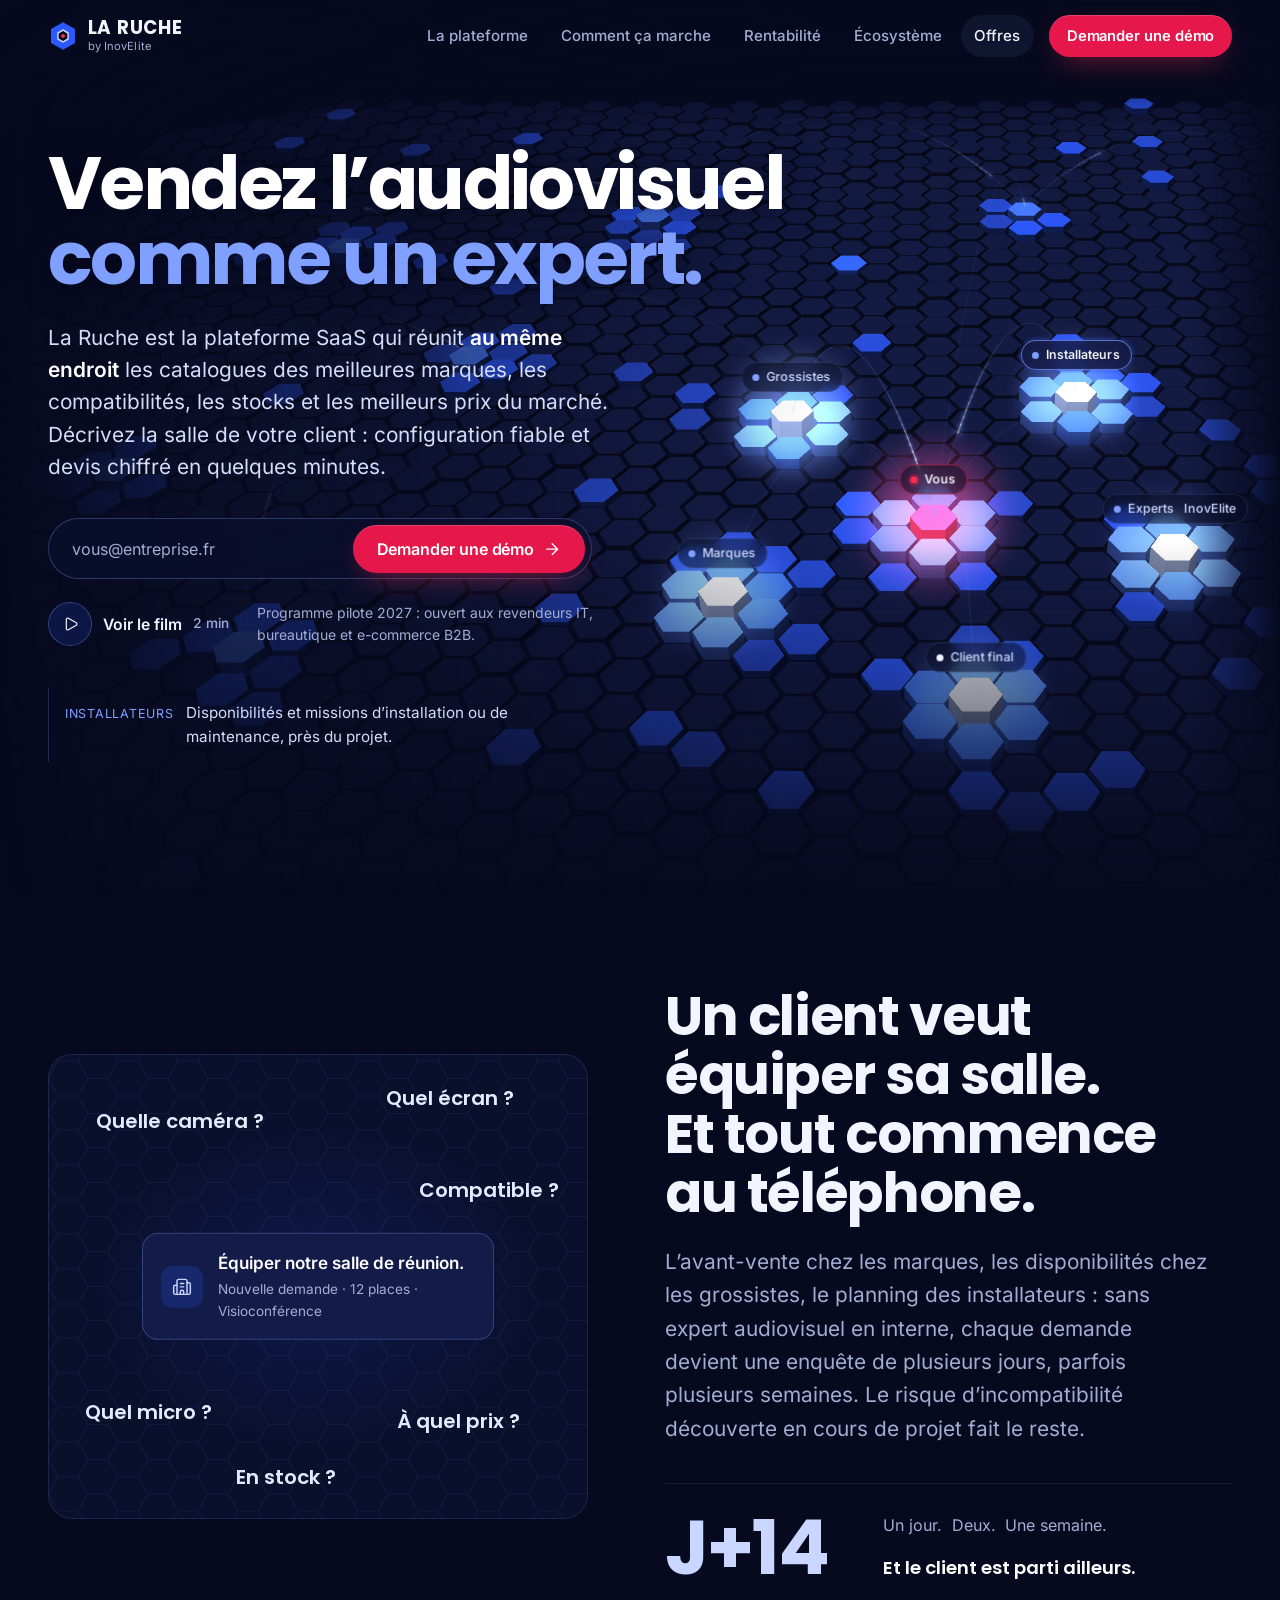
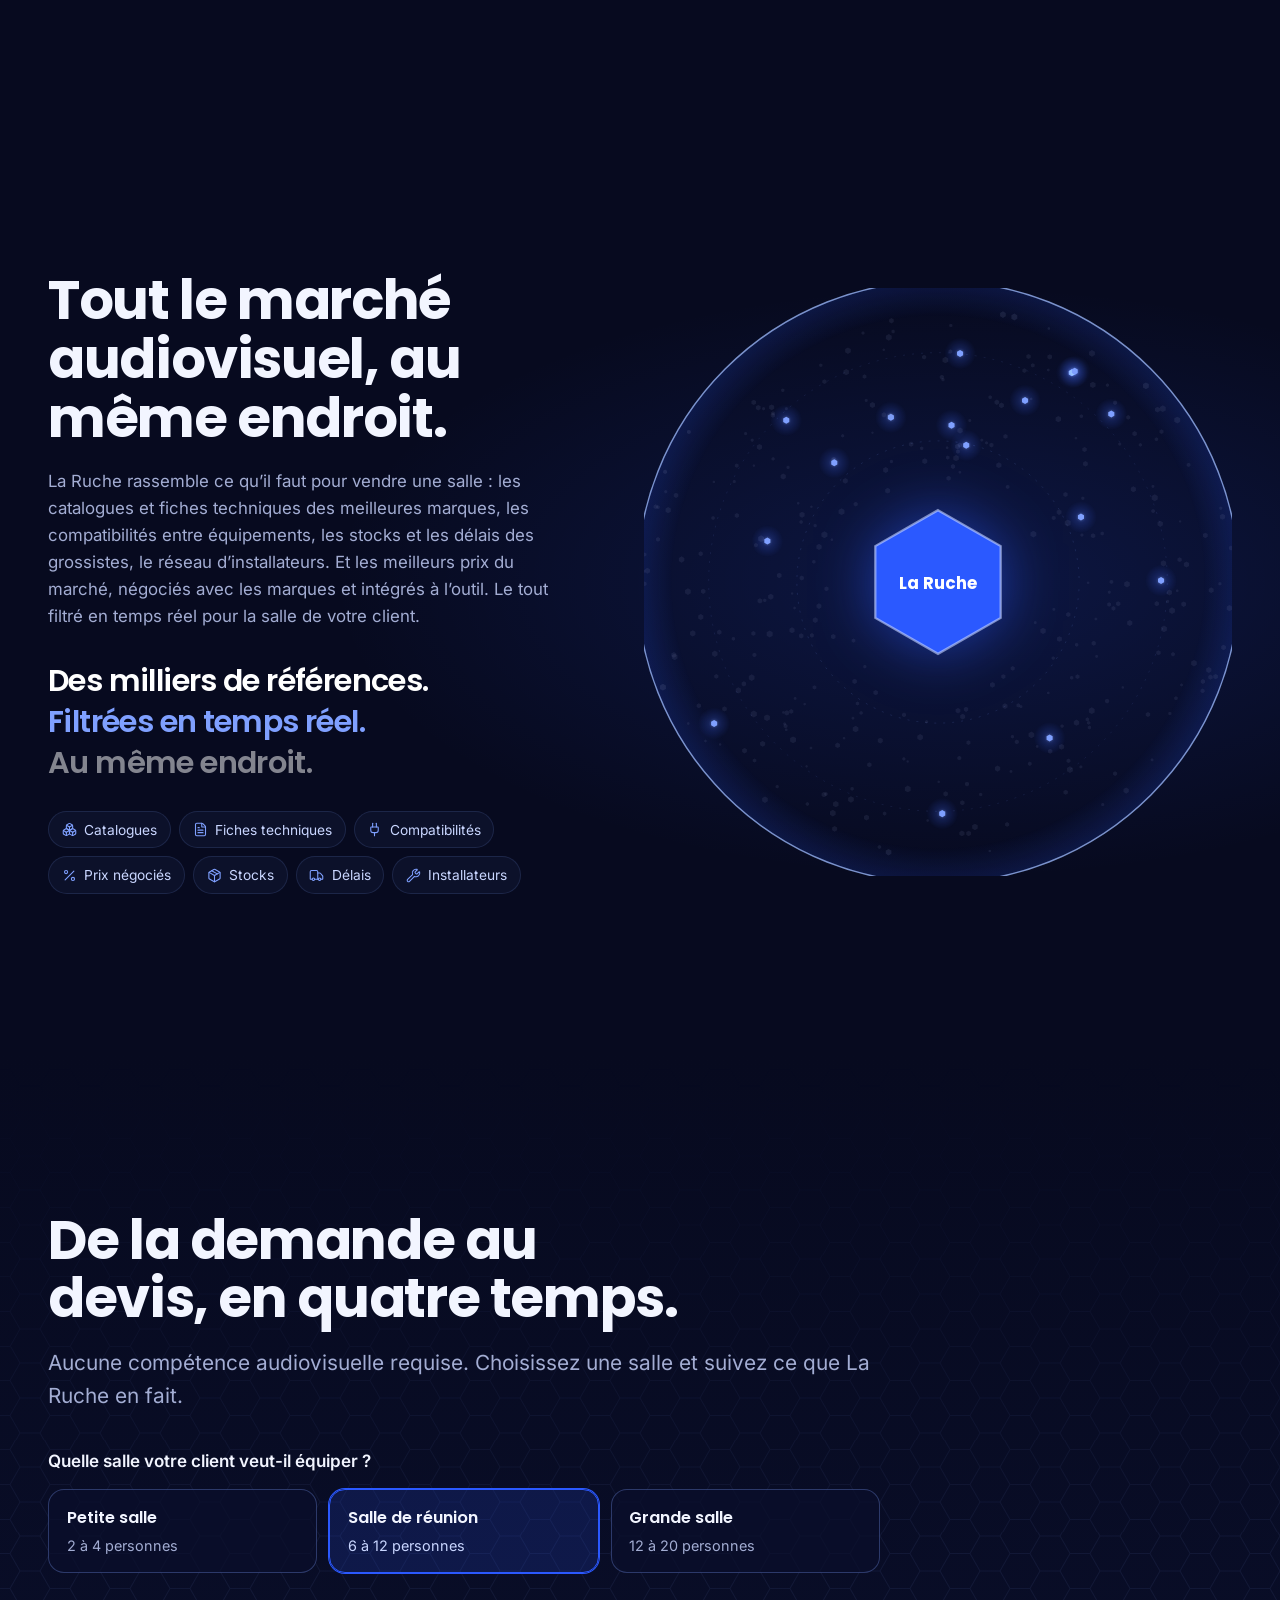
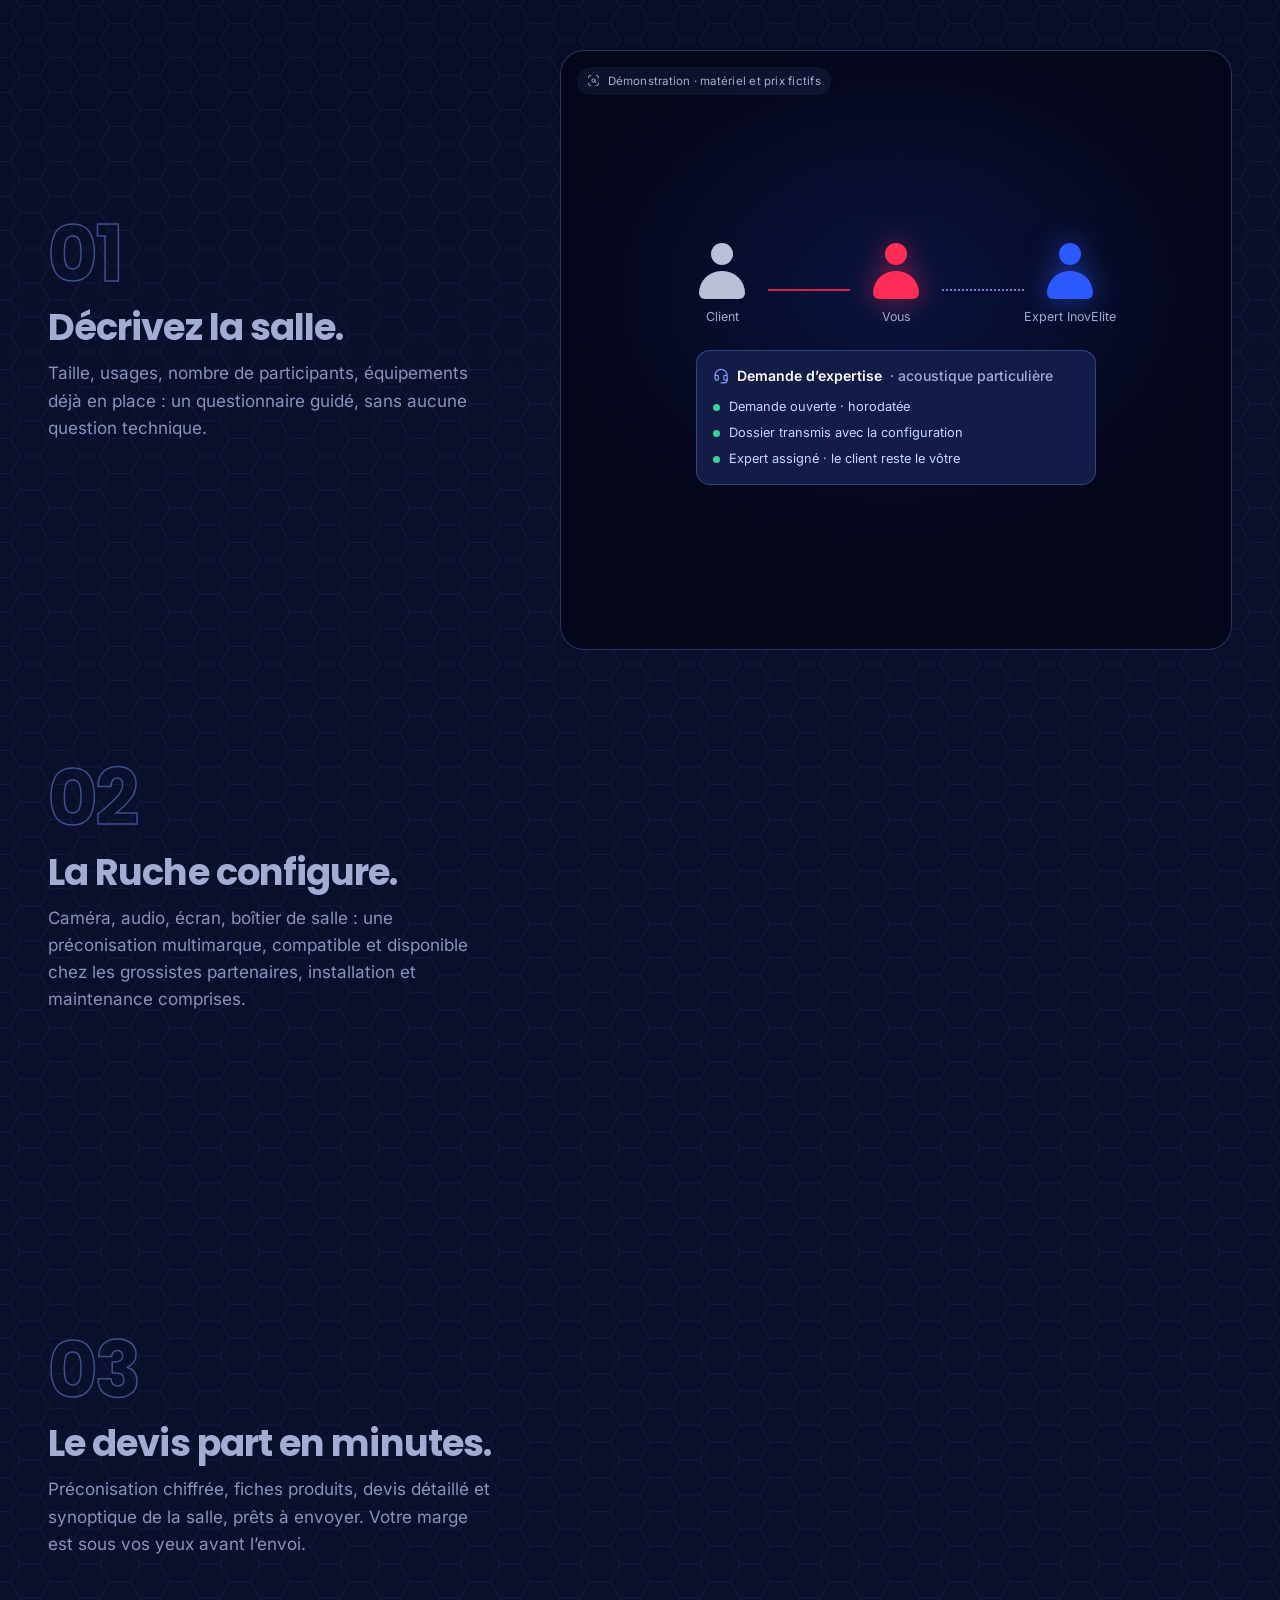
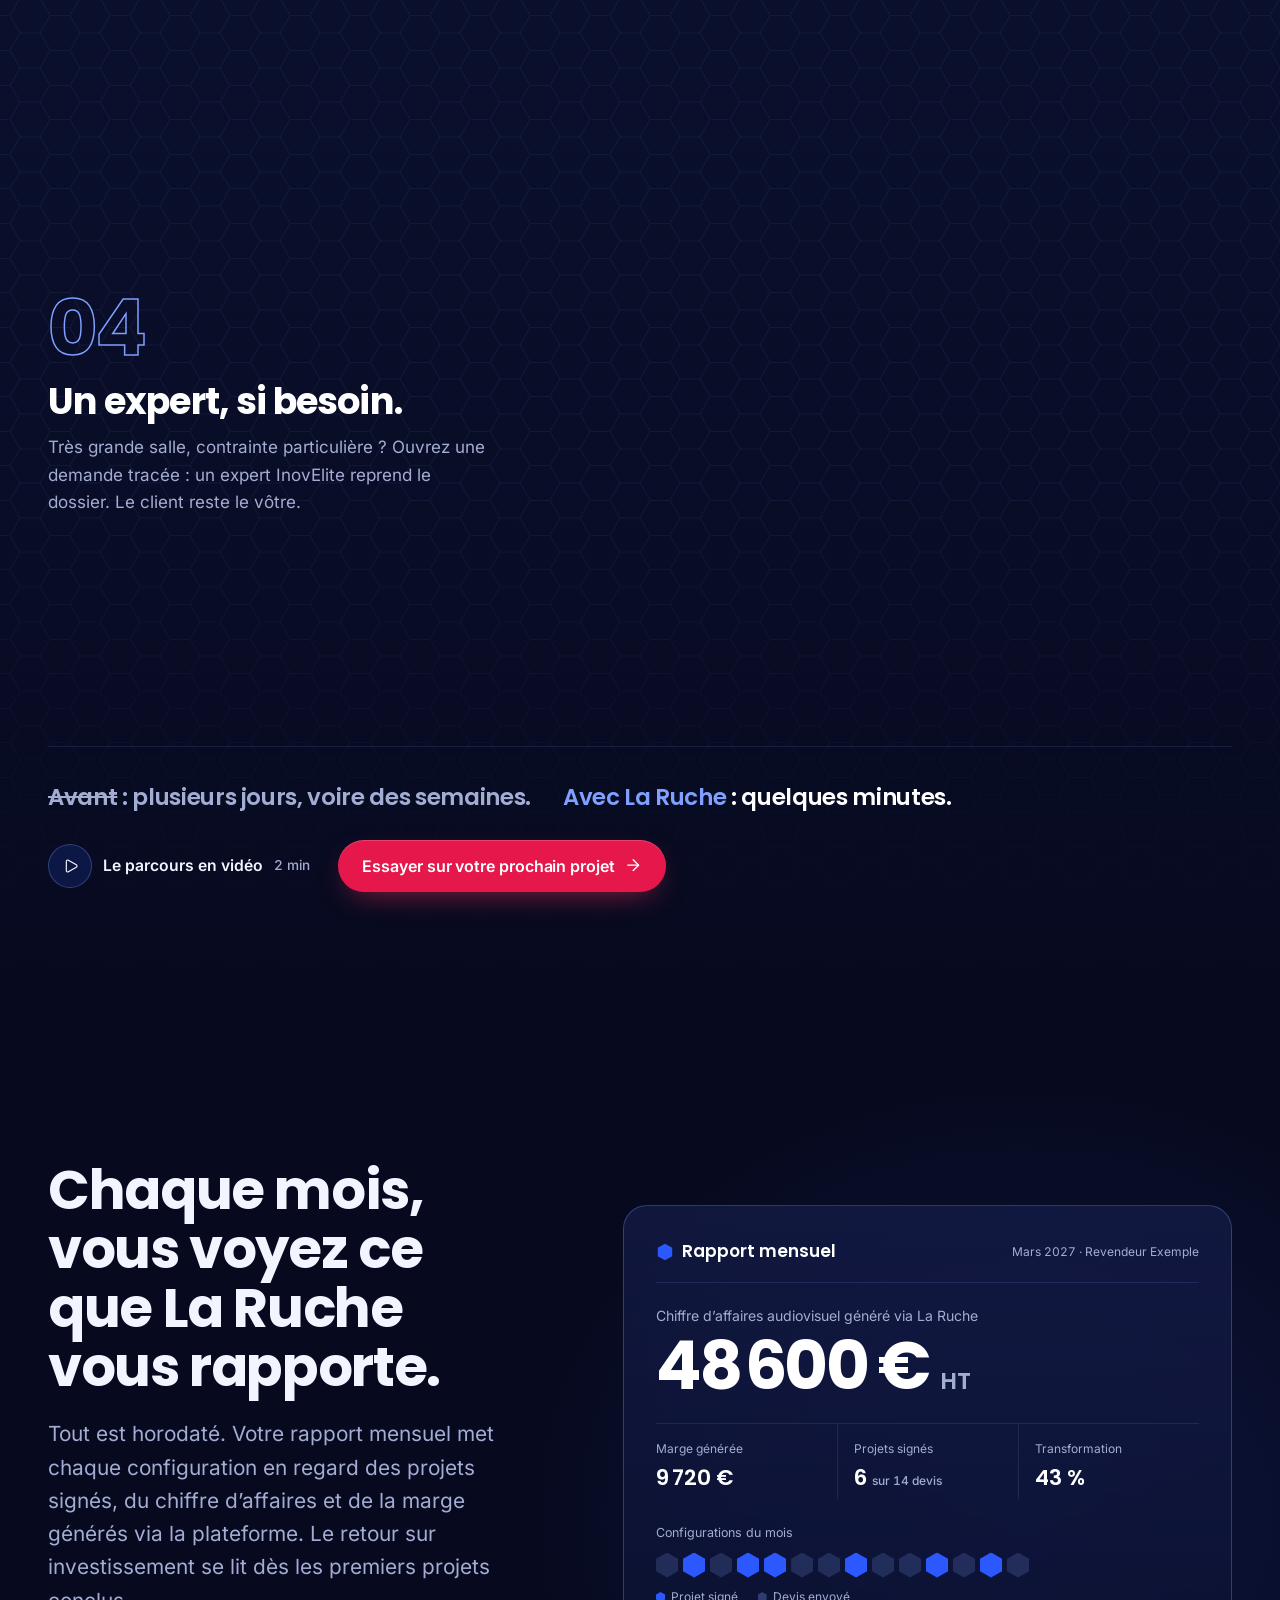
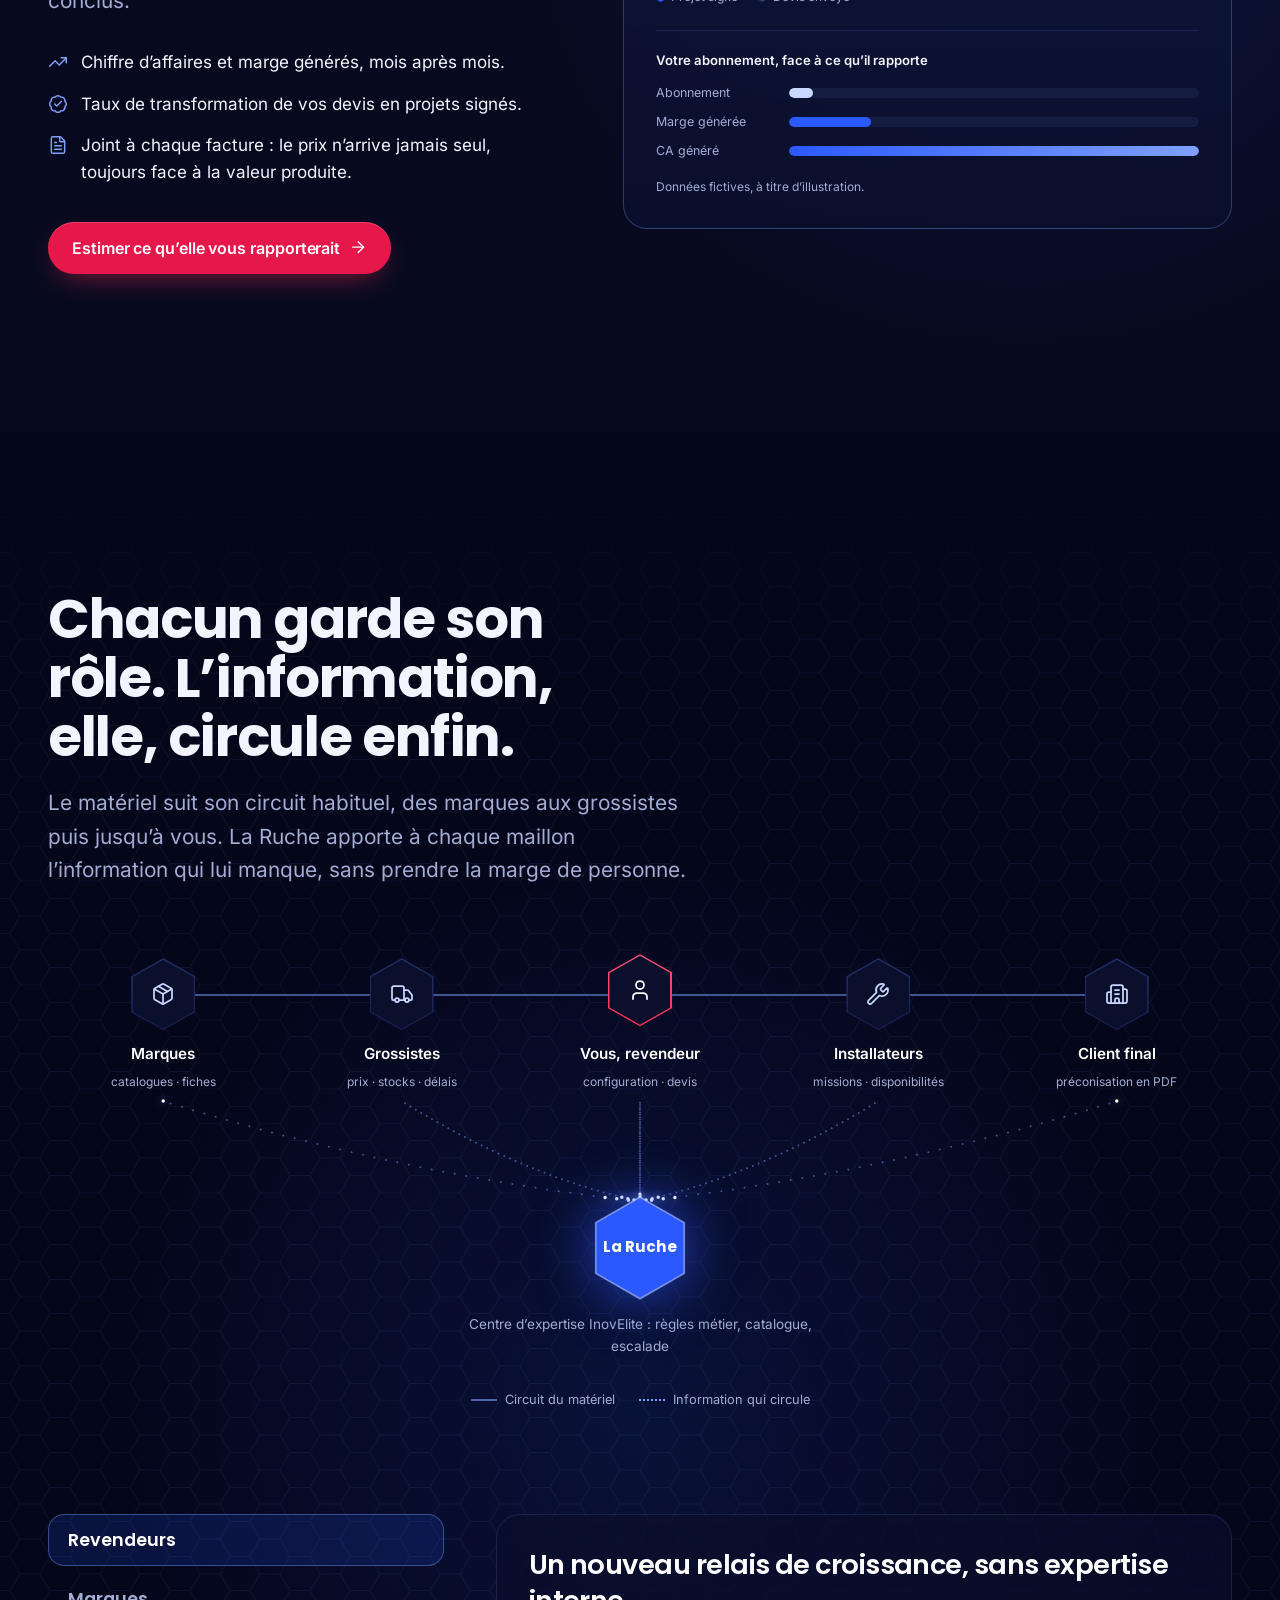
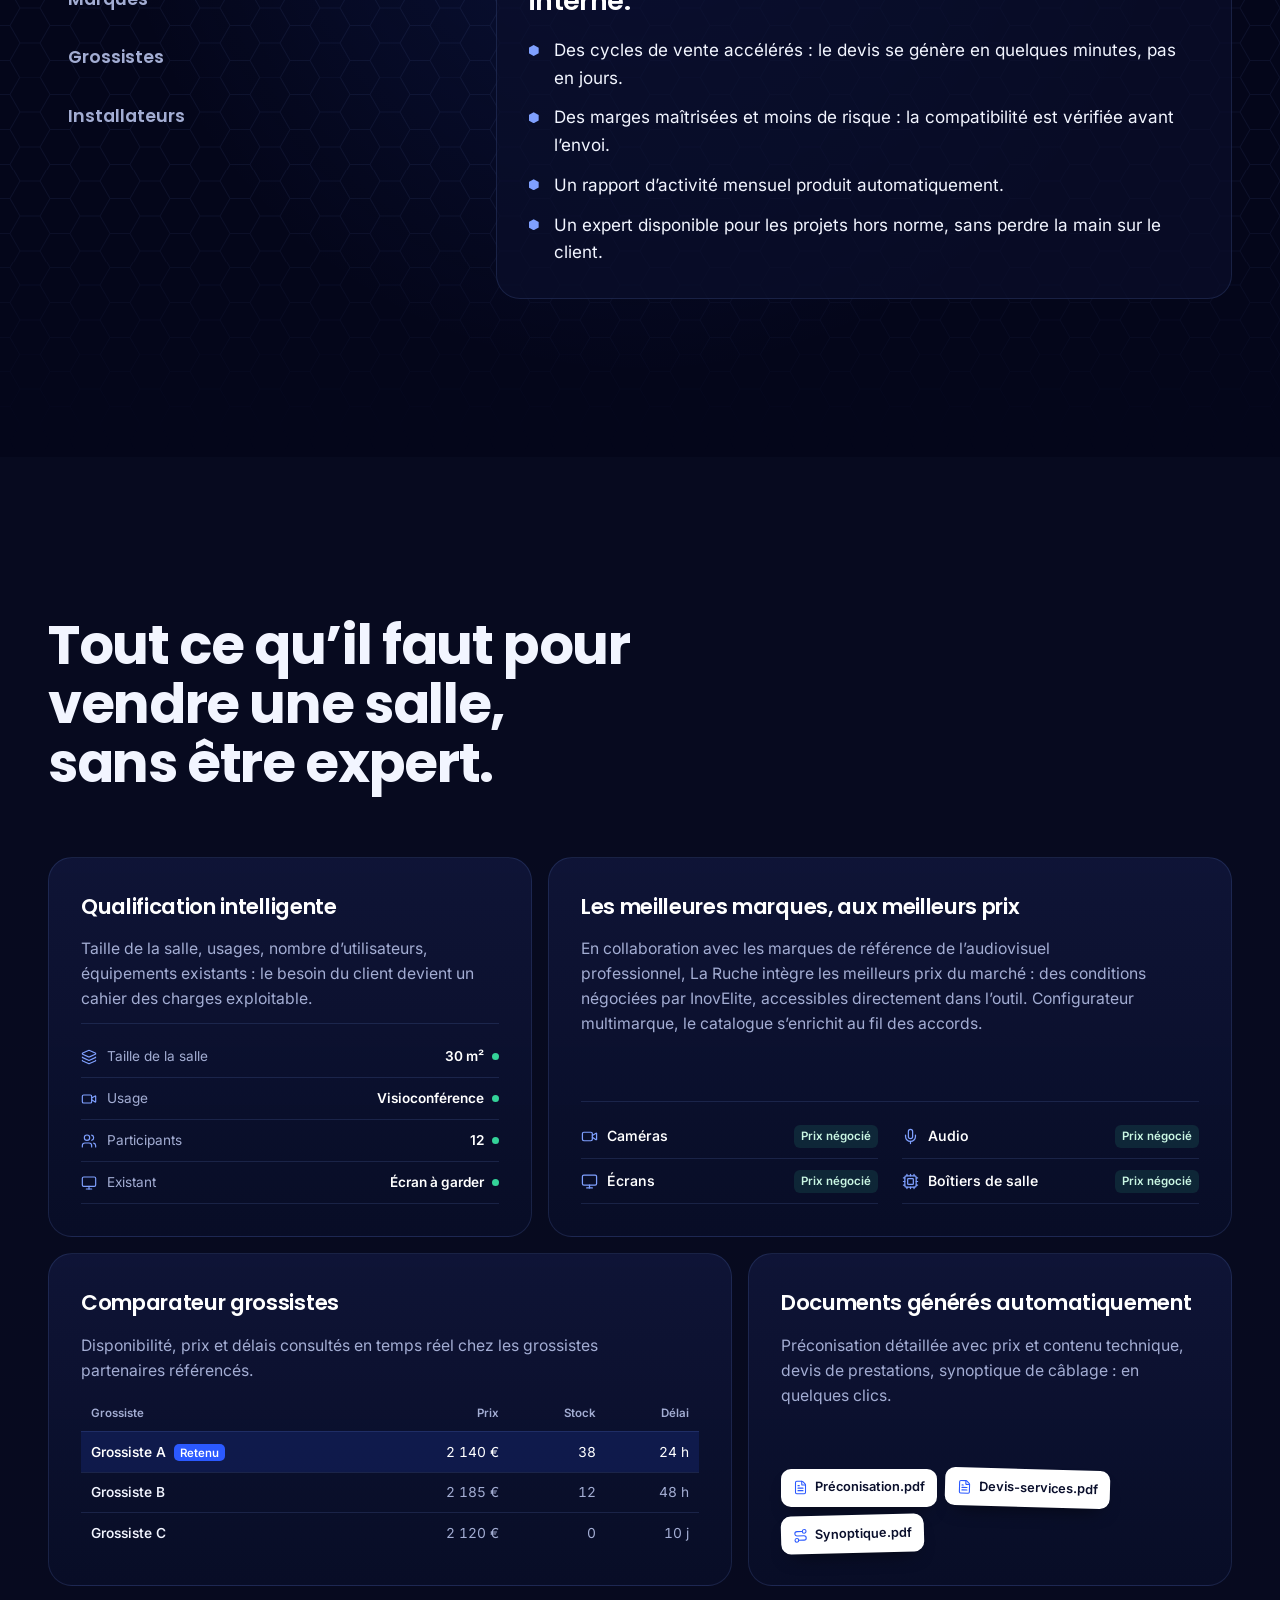
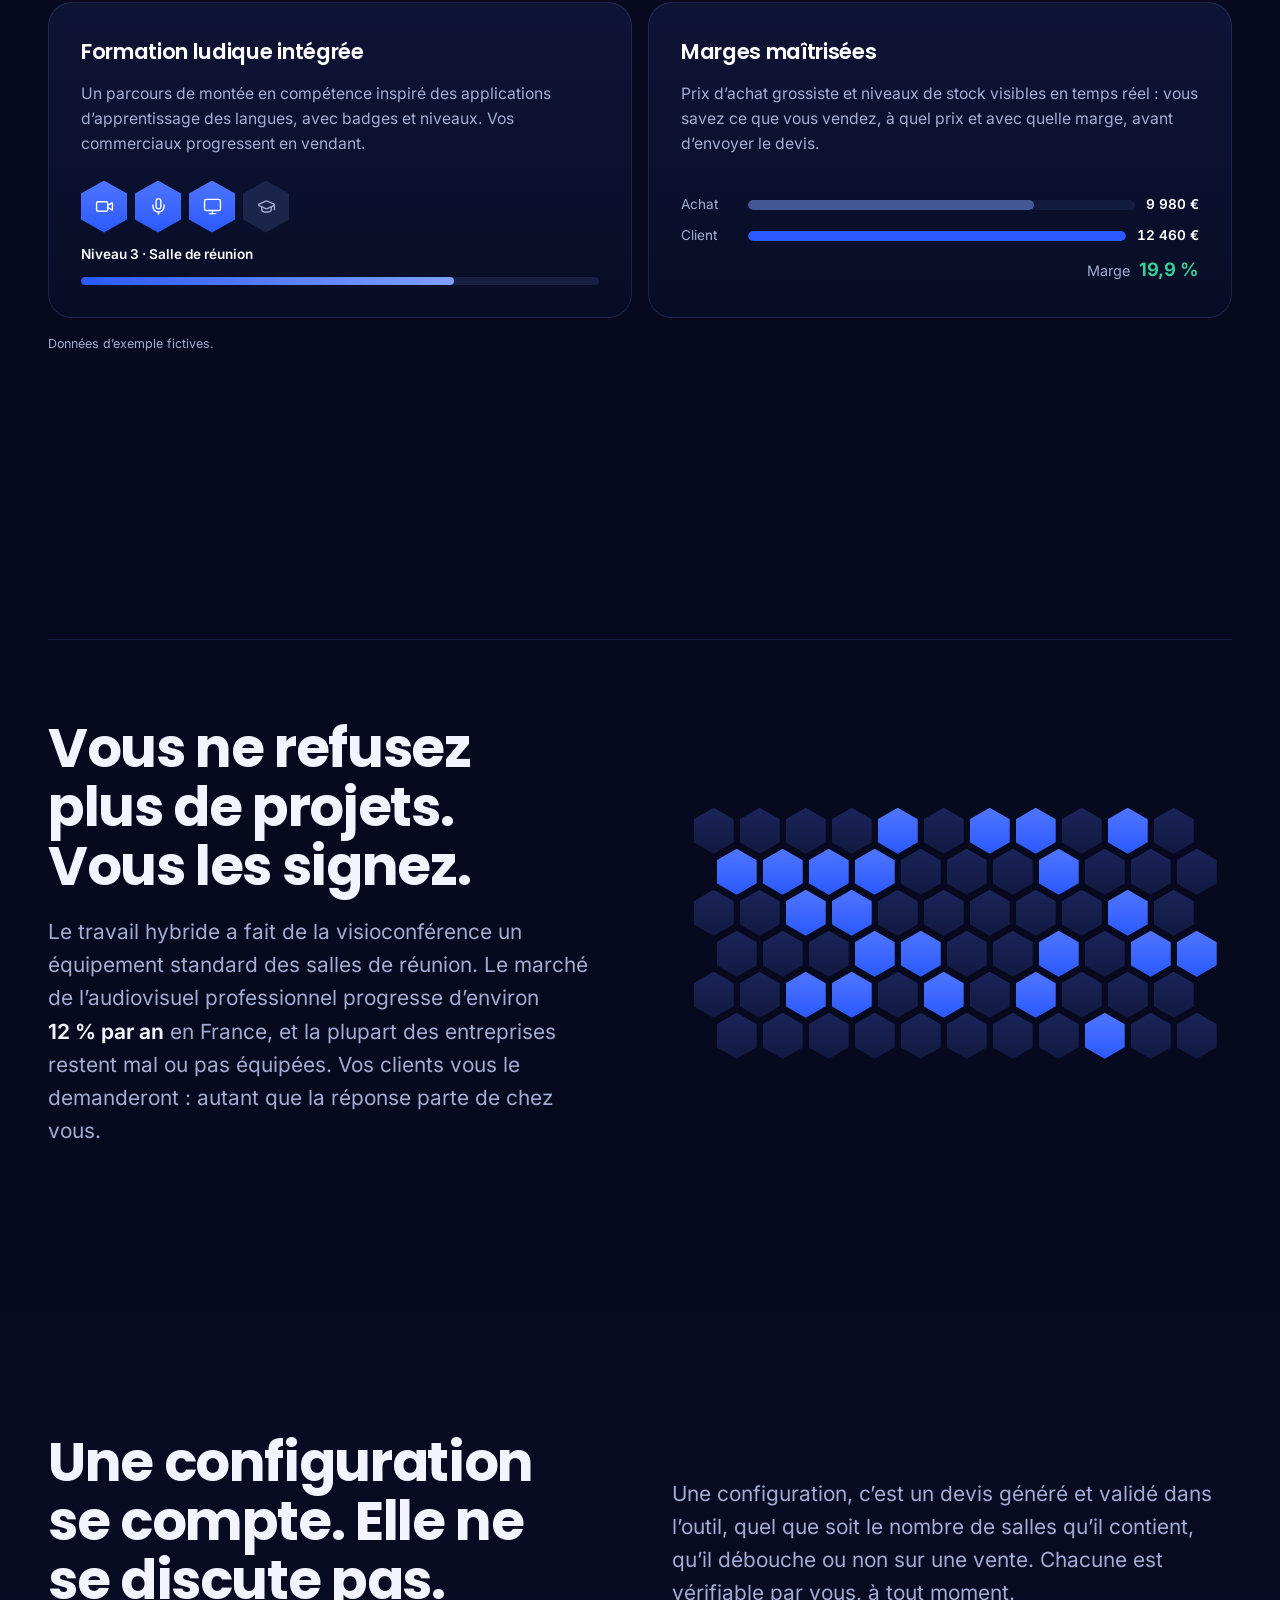
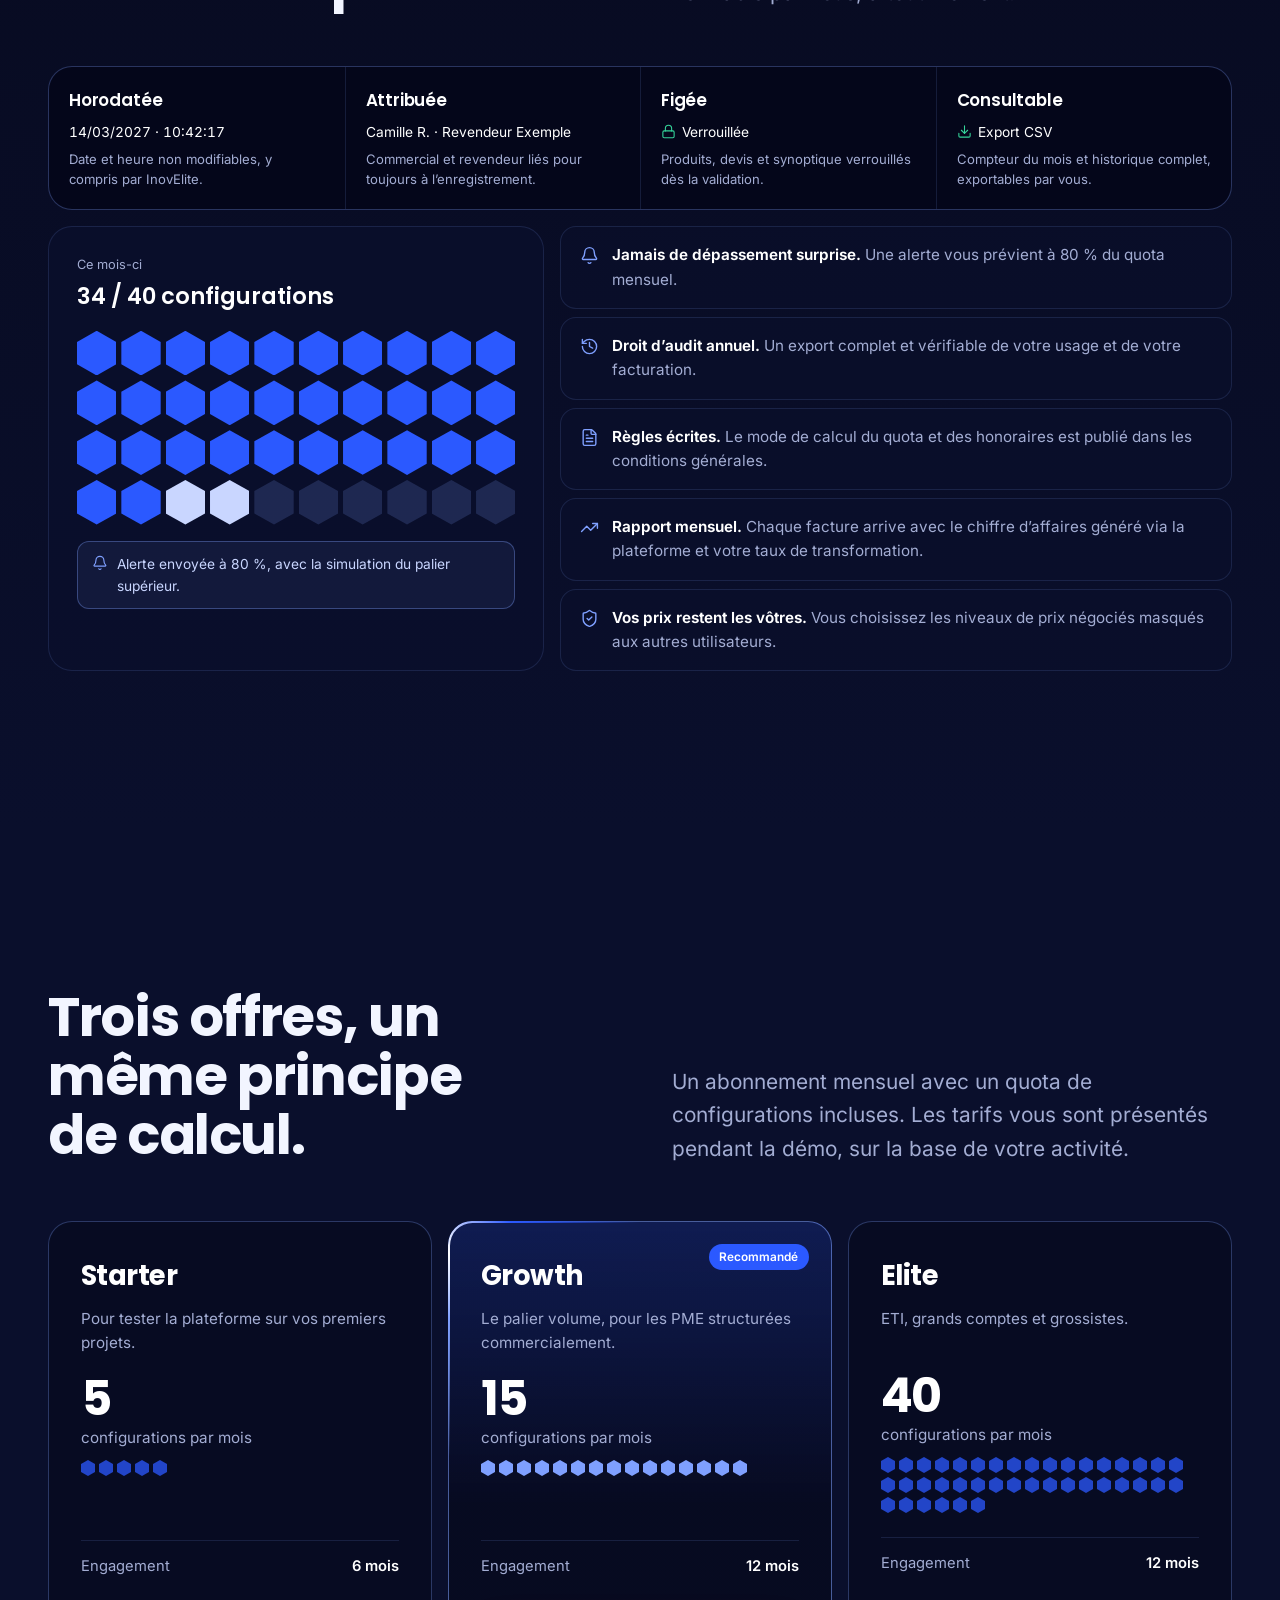
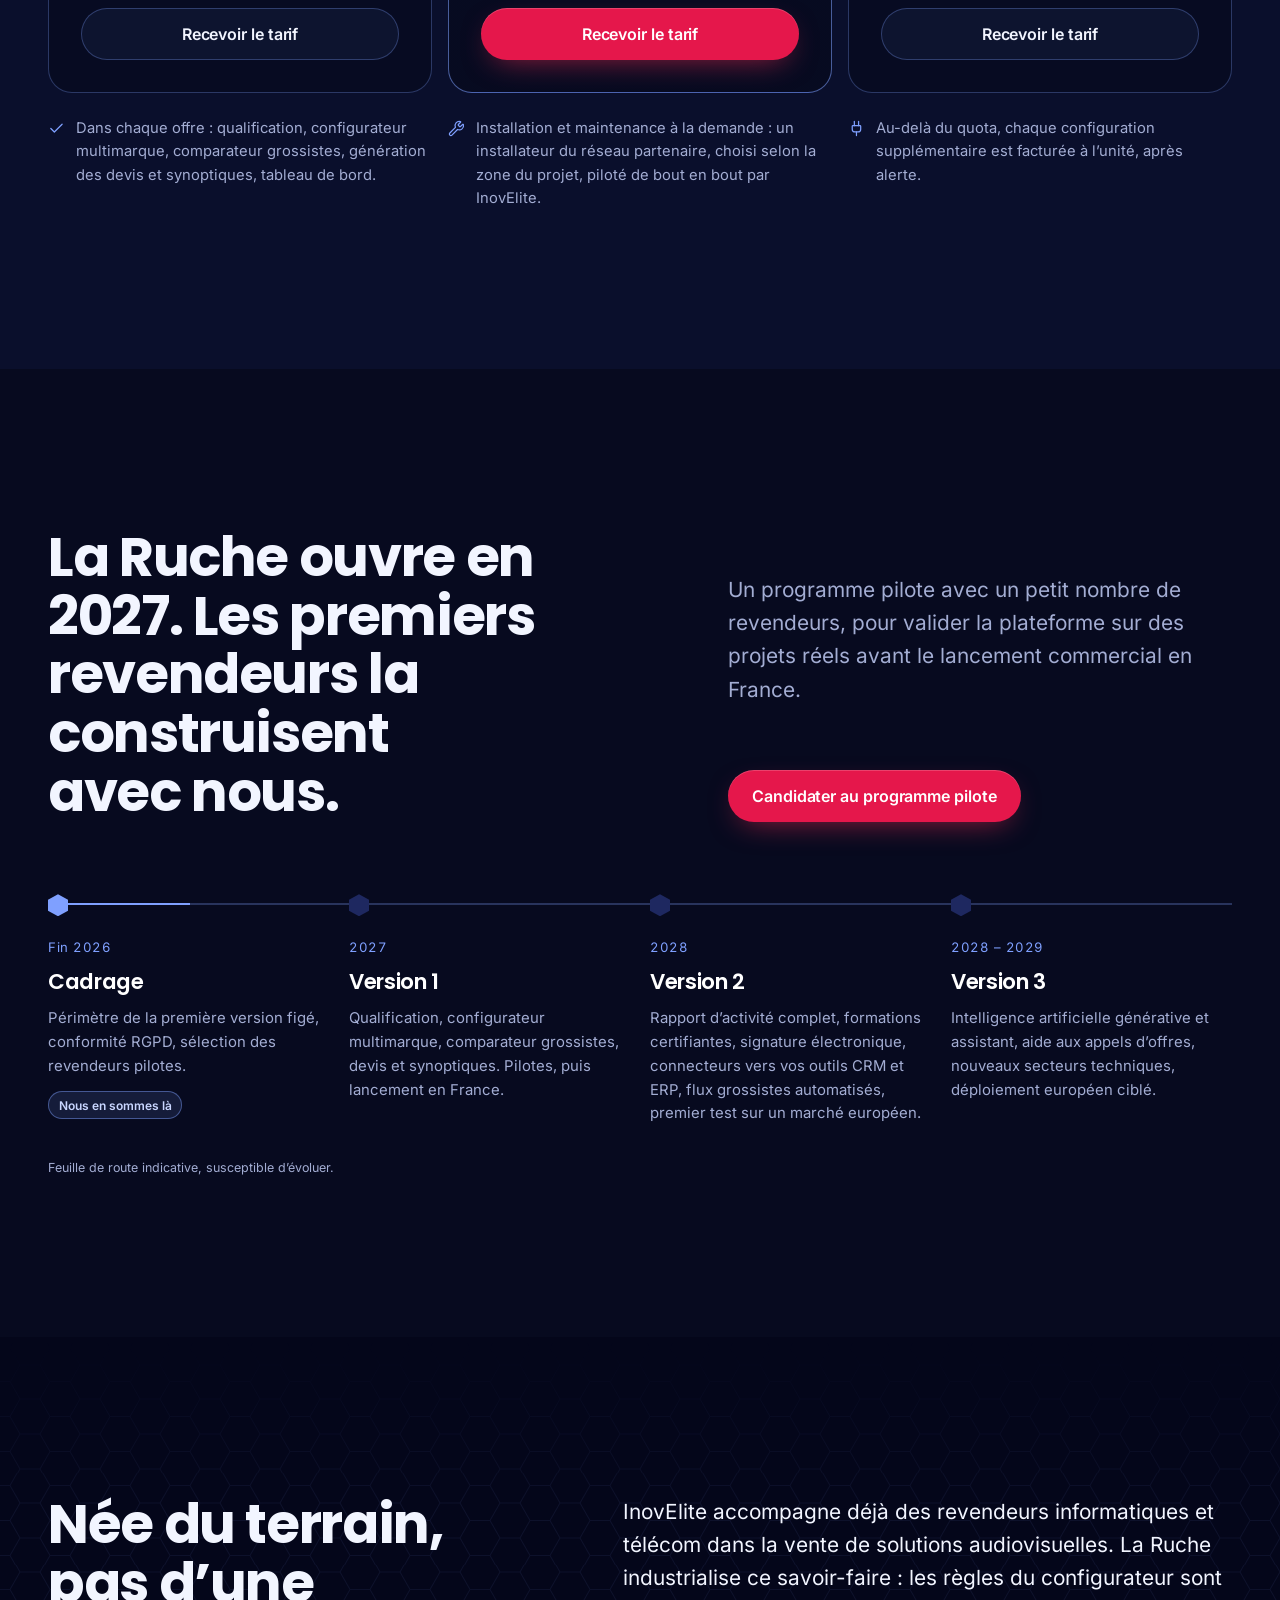
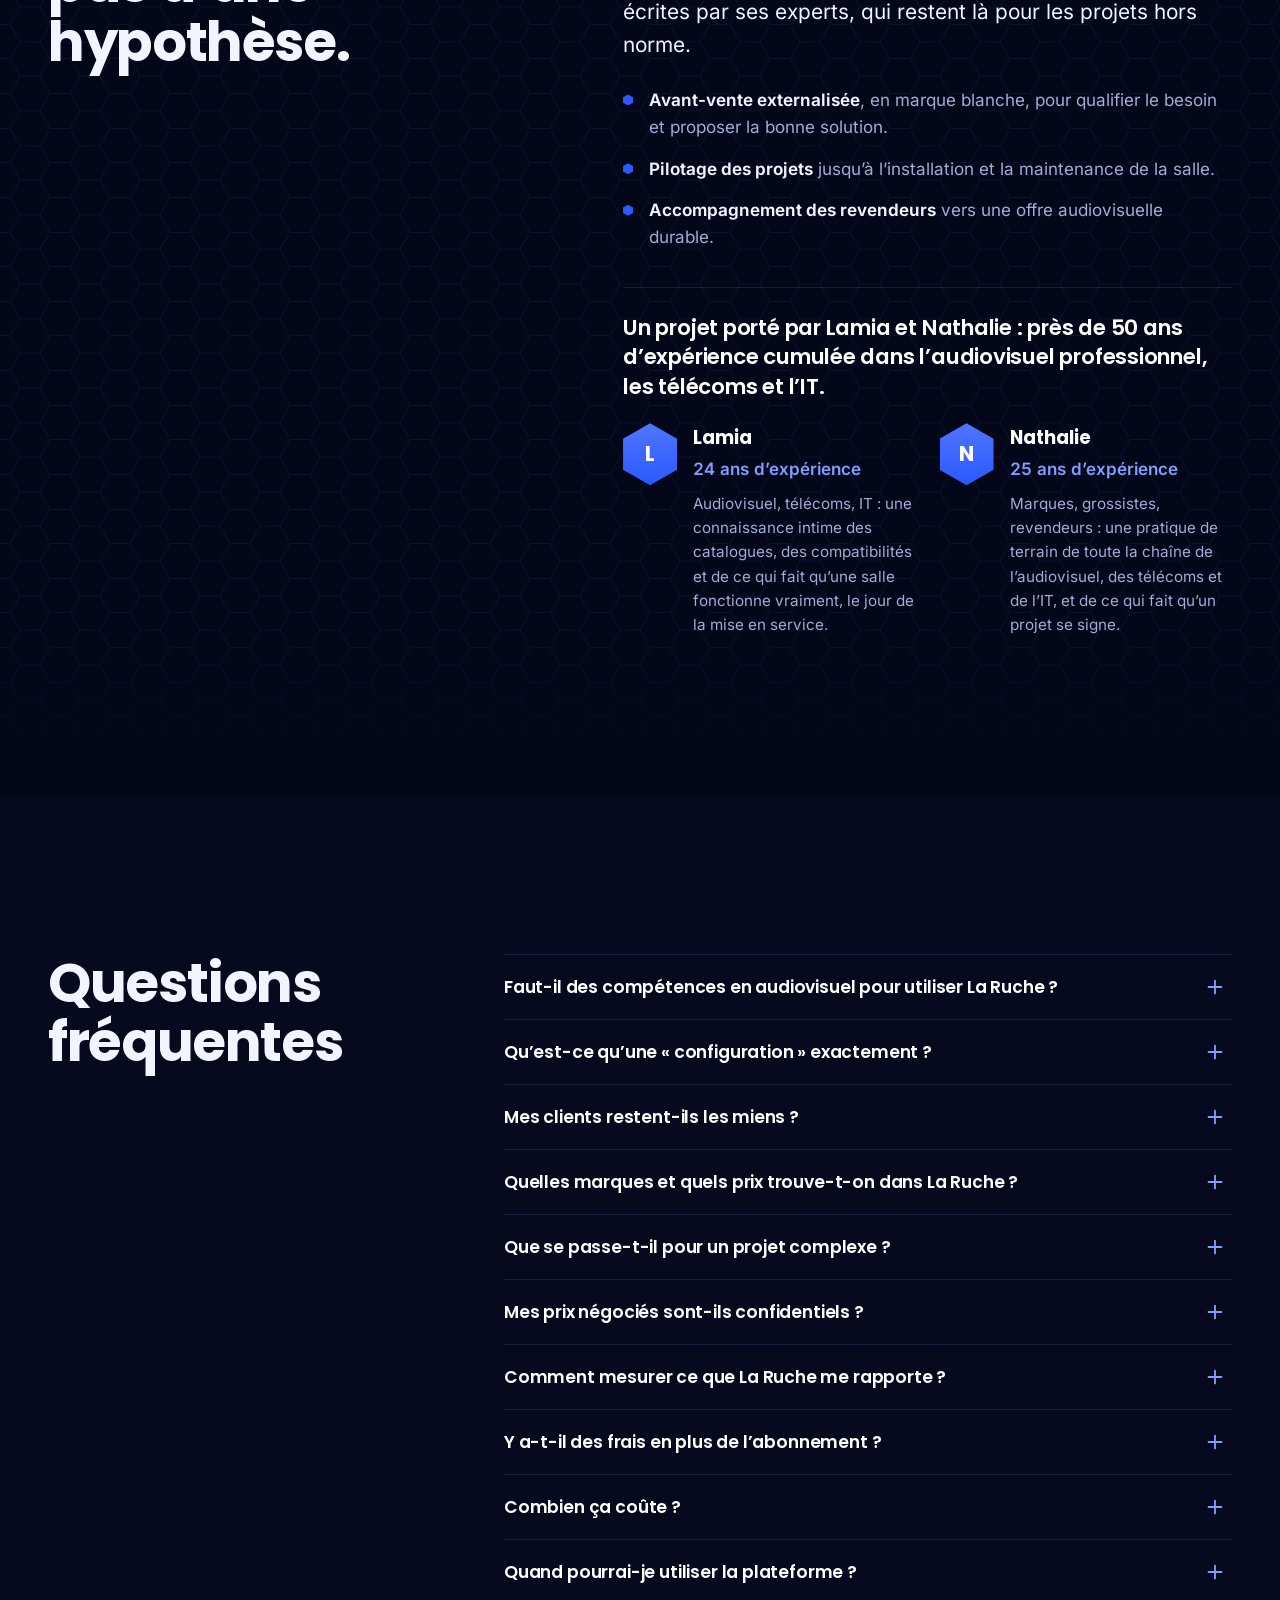
==== commit 230aef0b: "Founders block, tier names, copy edits, share tags at repo root - Present Lamia (24 years) and Natha" ====
--- a/docs/index.html
+++ b/docs/index.html
@@ -30,13 +30,13 @@
   <link rel="preload" href="assets/fonts/poppins-latin-700-normal.woff2" as="font" type="font/woff2" crossorigin>
   <link rel="preload" href="assets/fonts/inter-latin-wght-normal.woff2" as="font" type="font/woff2" crossorigin>
   <link rel="preload" href="assets/img/hero-ruche.webp" as="image" fetchpriority="high">
-  <link rel="stylesheet" href="assets/css/site.css?v=9">
+  <link rel="stylesheet" href="assets/css/site.css?v=10">
 
   <script>document.documentElement.classList.replace('no-js', 'js');</script>
-  <script src="assets/js/config.js?v=9" defer></script>
-  <script src="assets/js/hive.js?v=9" defer></script>
-  <script src="assets/js/gather.js?v=9" defer></script>
-  <script src="assets/js/main.js?v=9" defer></script>
+  <script src="assets/js/config.js?v=10" defer></script>
+  <script src="assets/js/hive.js?v=10" defer></script>
+  <script src="assets/js/gather.js?v=10" defer></script>
+  <script src="assets/js/main.js?v=10" defer></script>
 
   <script type="application/ld+json">
   {
@@ -683,7 +683,27 @@
             <li><b>Pilotage des projets</b> jusqu’à l’installation et la maintenance de la salle.</li>
             <li><b>Accompagnement des revendeurs</b> vers une offre audiovisuelle durable.</li>
           </ul>
-          <p class="origin__sign">Un projet porté par Lamia et Nathalie, pour InovElite.</p>
+          <div class="founders">
+            <p class="founders__intro">Un projet porté par Lamia et Nathalie&nbsp;: près de 50 ans d’expérience cumulée dans l’audiovisuel professionnel, les télécoms et l’IT.</p>
+            <ul class="founders__list">
+              <li class="founder">
+                <span class="founder__hex" aria-hidden="true">L</span>
+                <span class="founder__body">
+                  <b class="founder__name">Lamia</b>
+                  <span class="founder__years">24 ans d’expérience</span>
+                  <span class="founder__text">Audiovisuel, télécoms, IT&nbsp;: une connaissance intime des catalogues, des compatibilités et de ce qui fait qu’une salle fonctionne vraiment, le jour de la mise en service.</span>
+                </span>
+              </li>
+              <li class="founder">
+                <span class="founder__hex" aria-hidden="true">N</span>
+                <span class="founder__body">
+                  <b class="founder__name">Nathalie</b>
+                  <span class="founder__years">25 ans d’expérience</span>
+                  <span class="founder__text">Marques, grossistes, revendeurs&nbsp;: une pratique de terrain de toute la chaîne de l’audiovisuel, des télécoms et de l’IT, et de ce qui fait qu’un projet se signe.</span>
+                </span>
+              </li>
+            </ul>
+          </div>
         </div>
       </div>
     </section>
--- a/docs/assets/css/site.css
+++ b/docs/assets/css/site.css
@@ -2365,6 +2365,30 @@
 .film__player { position: relative; }
 .film__error { position: absolute; left: 50%; top: 50%; translate: -50% -50%; max-width: 80%; padding: 0.9rem 1.1rem; border-radius: 12px; background: rgba(7, 10, 31, 0.92); border: 1px solid var(--line-strong); color: var(--ink); text-align: center; font-size: 0.95rem; }
 
+/* ---------- Les porteuses du projet ---------- */
+.founders { margin-top: 2.2rem; padding-top: 1.6rem; border-top: 1px solid var(--line); }
+.founders__intro { font-family: var(--font-display); font-weight: 600; font-size: clamp(1.1rem, 0.95rem + 0.6vw, 1.35rem); line-height: 1.35; letter-spacing: -0.01em; color: #fff; }
+.founders__list { margin-top: 1.4rem; display: grid; grid-template-columns: repeat(2, minmax(0, 1fr)); gap: 1.5rem; }
+.founder { display: flex; gap: 1rem; align-items: flex-start; }
+.founder__hex {
+  flex: none;
+  display: grid;
+  place-items: center;
+  width: 54px;
+  height: 62px;
+  clip-path: polygon(50% 0, 100% 25%, 100% 75%, 50% 100%, 0 75%, 0 25%);
+  background: linear-gradient(180deg, var(--blue-hi), var(--blue));
+  font-family: var(--font-display);
+  font-weight: 700;
+  font-size: 1.3rem;
+  color: #fff;
+}
+.founder__body { display: flex; flex-direction: column; gap: 0.2rem; }
+.founder__name { font-family: var(--font-display); font-weight: 700; font-size: 1.15rem; color: #fff; }
+.founder__years { font-weight: 600; color: var(--blue-soft); font-variant-numeric: tabular-nums; }
+.founder__text { margin-top: 0.35rem; color: var(--muted); font-size: 0.95rem; }
+@media (max-width: 699px) { .founders__list { grid-template-columns: minmax(0, 1fr); } }
+
 /* =========================================================
    MOUVEMENT RÉDUIT
    ========================================================= */
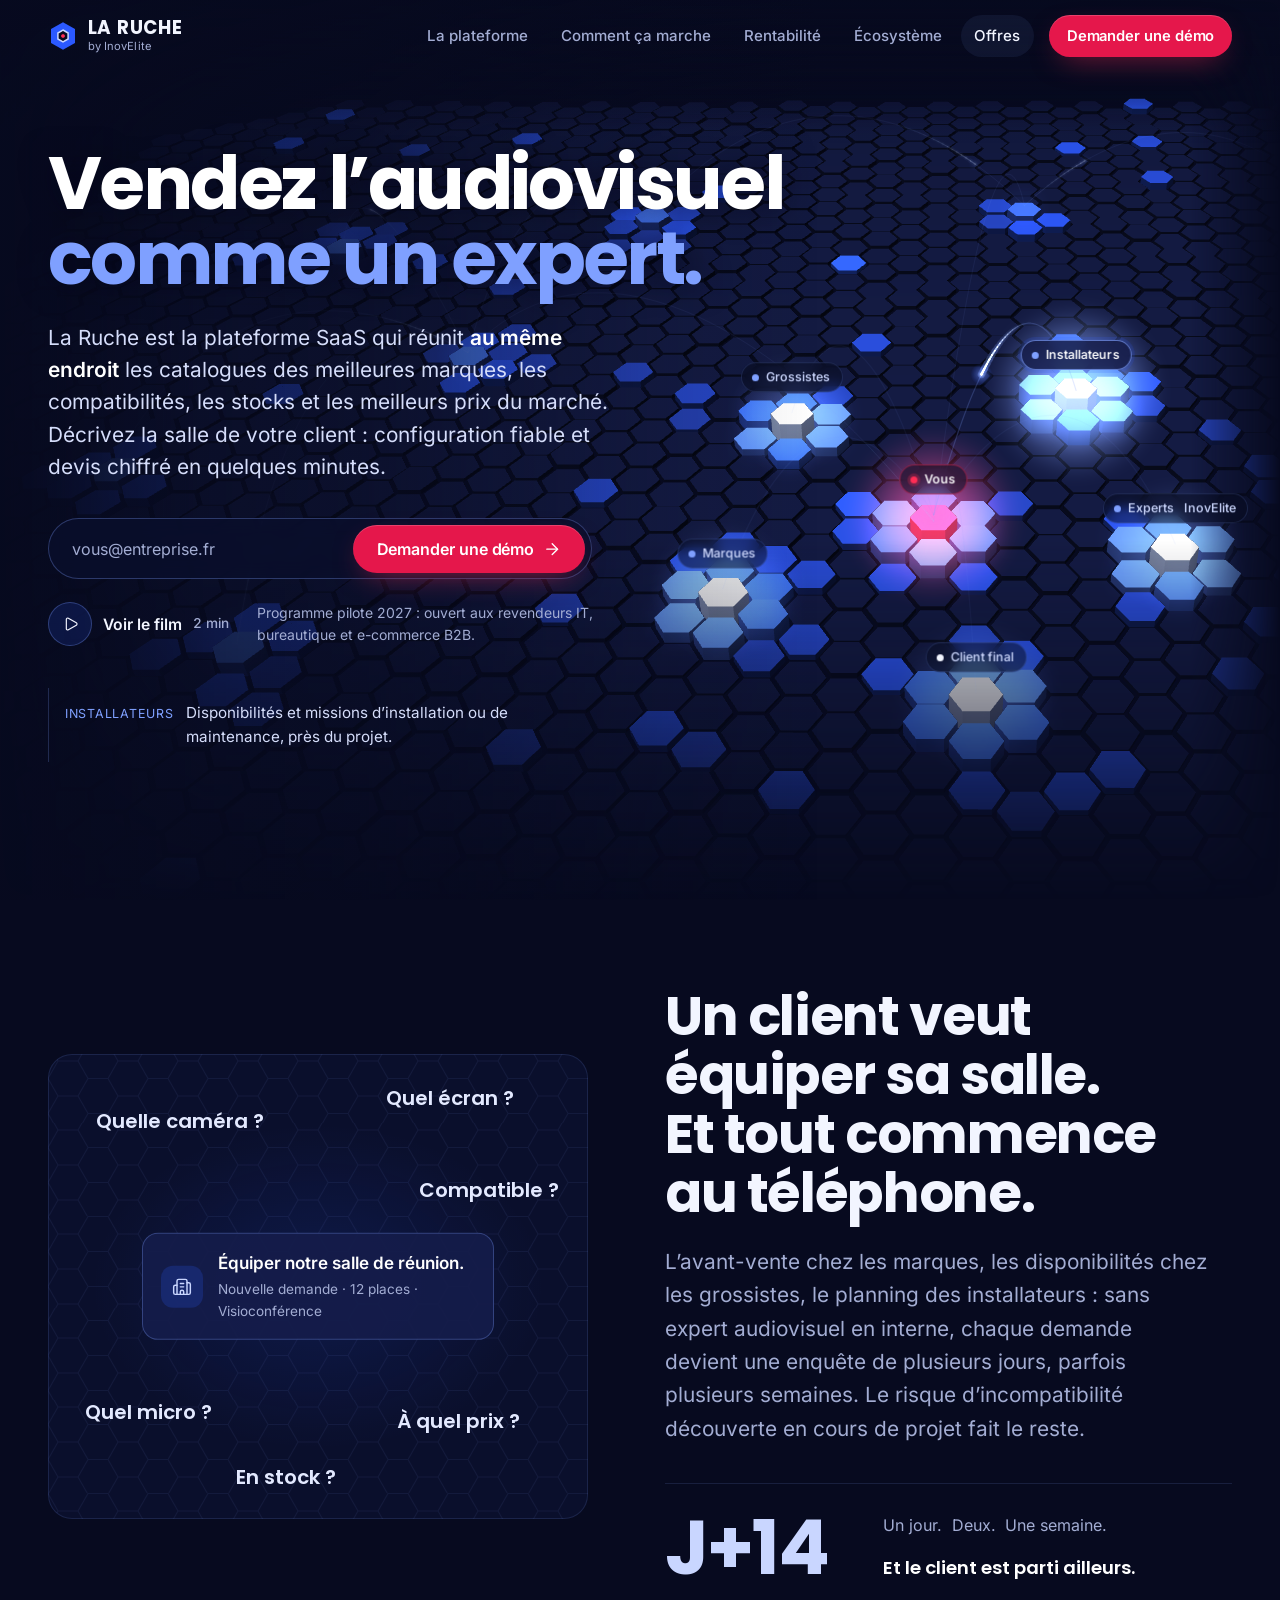
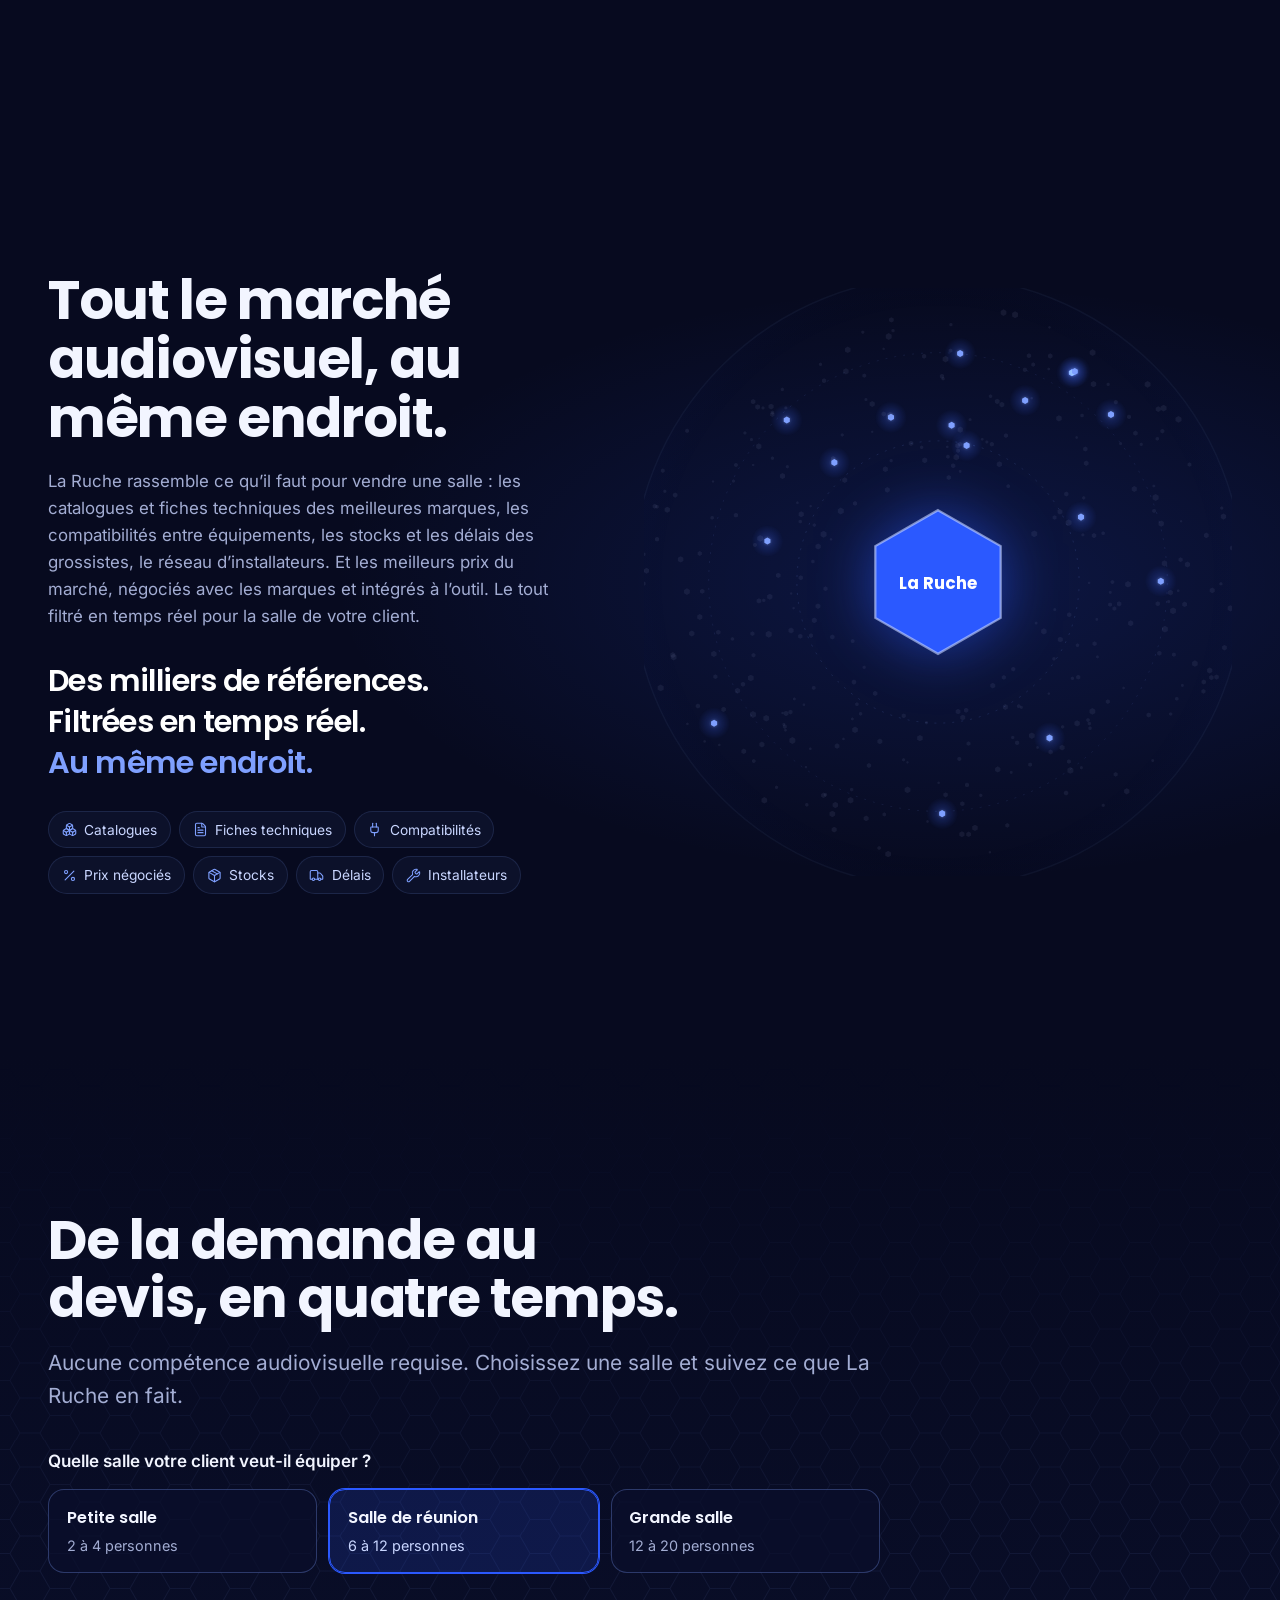
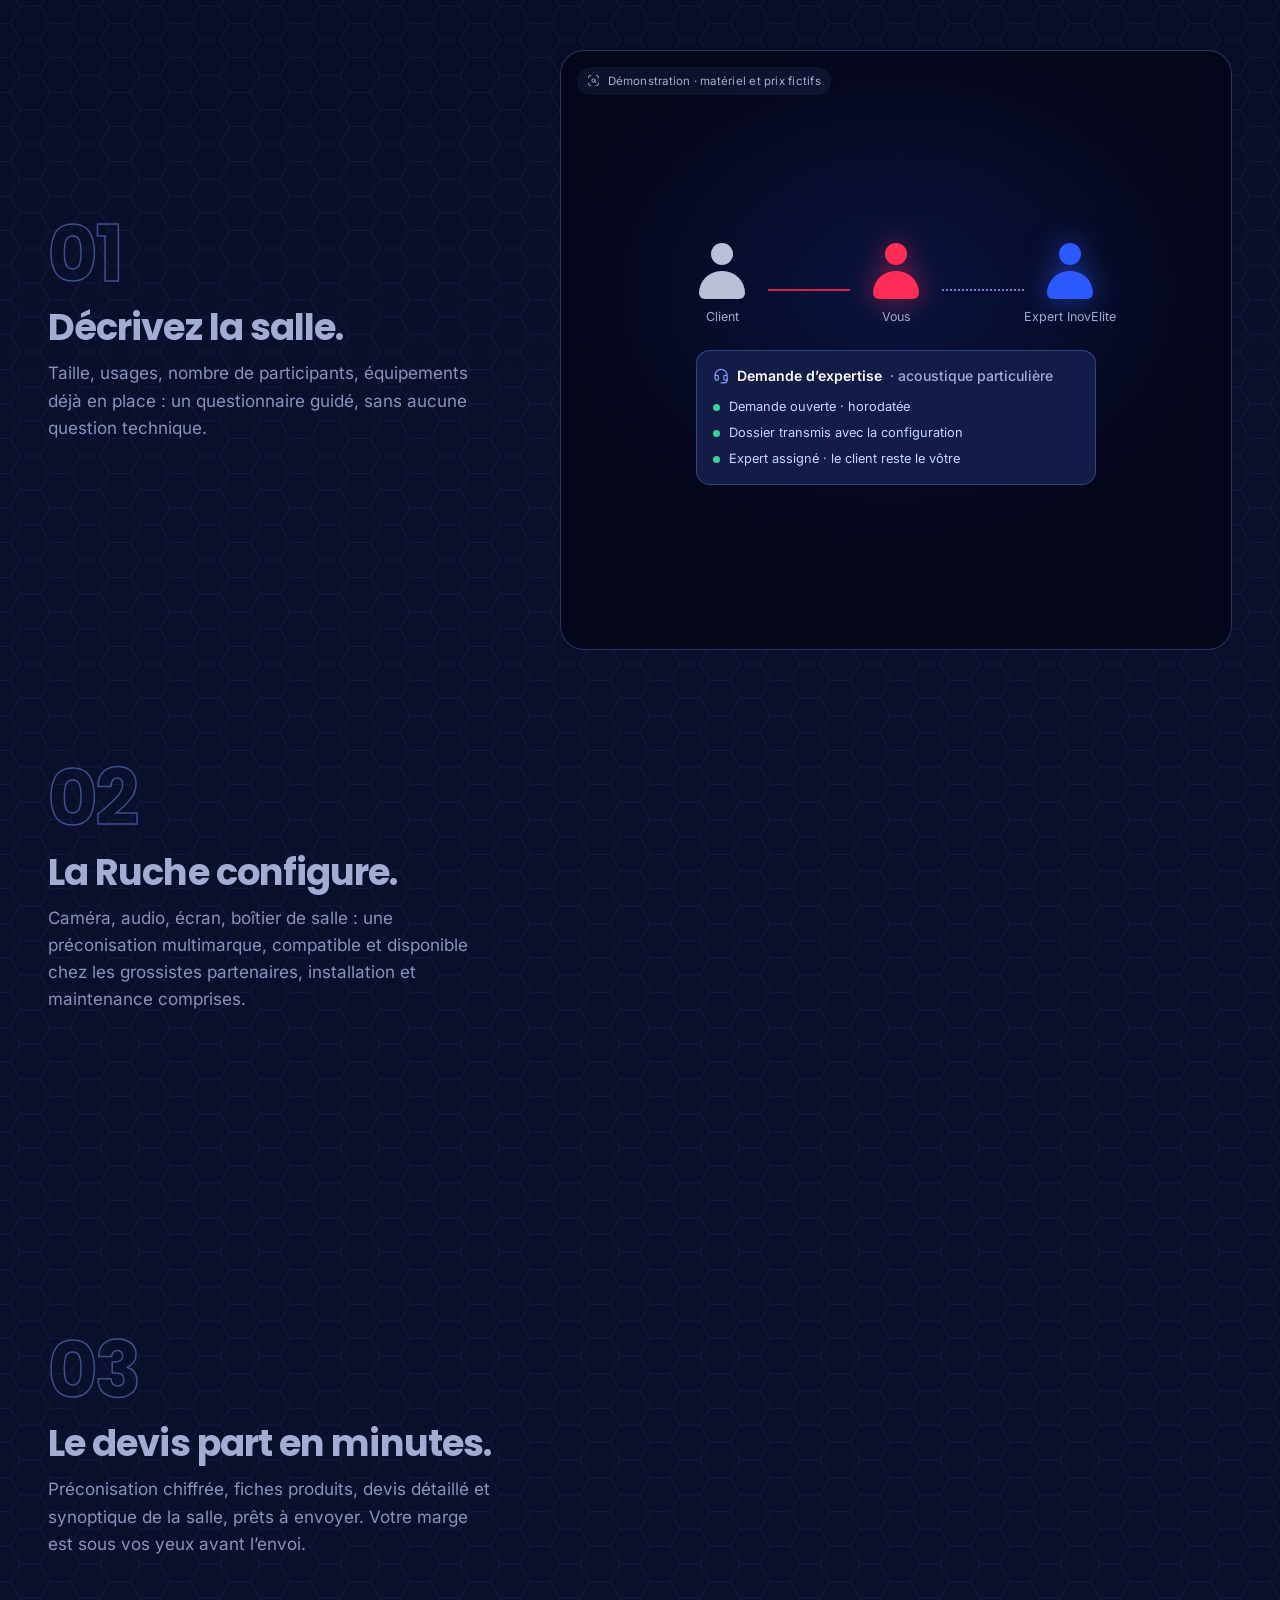
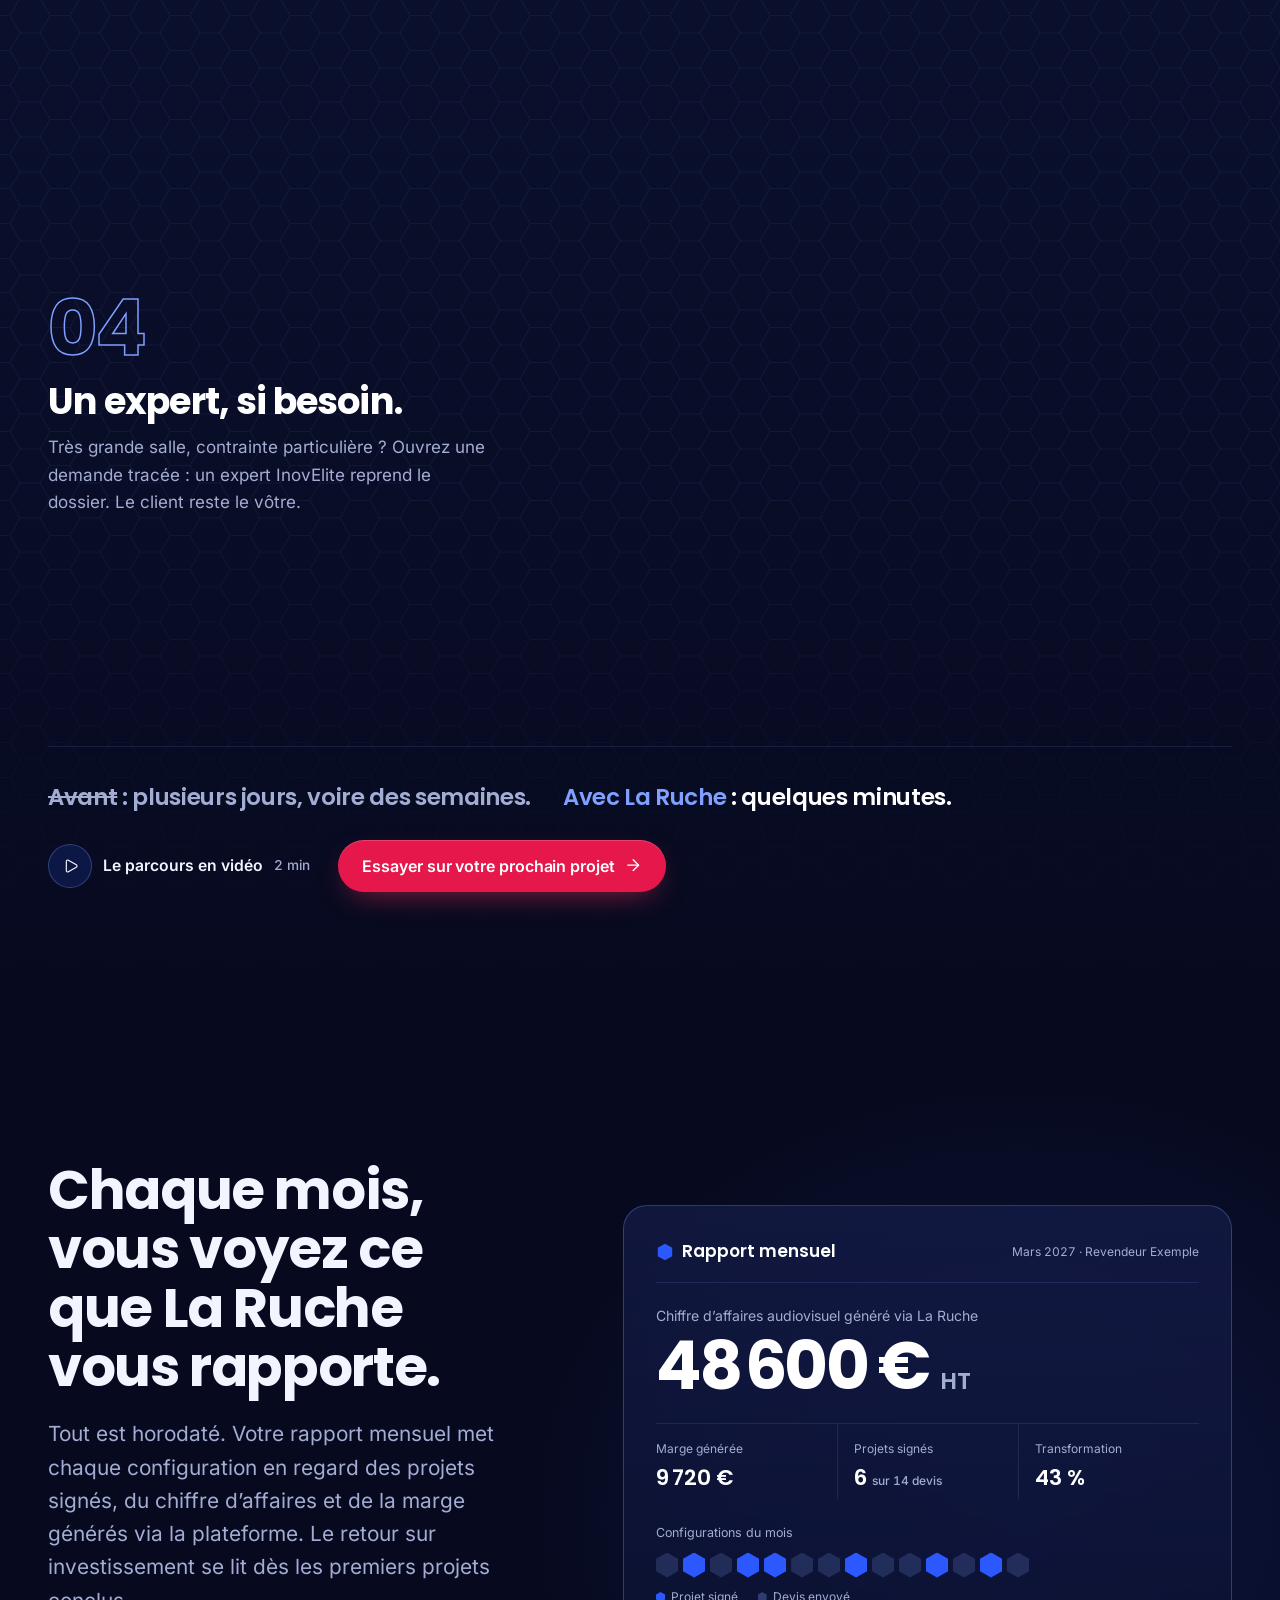
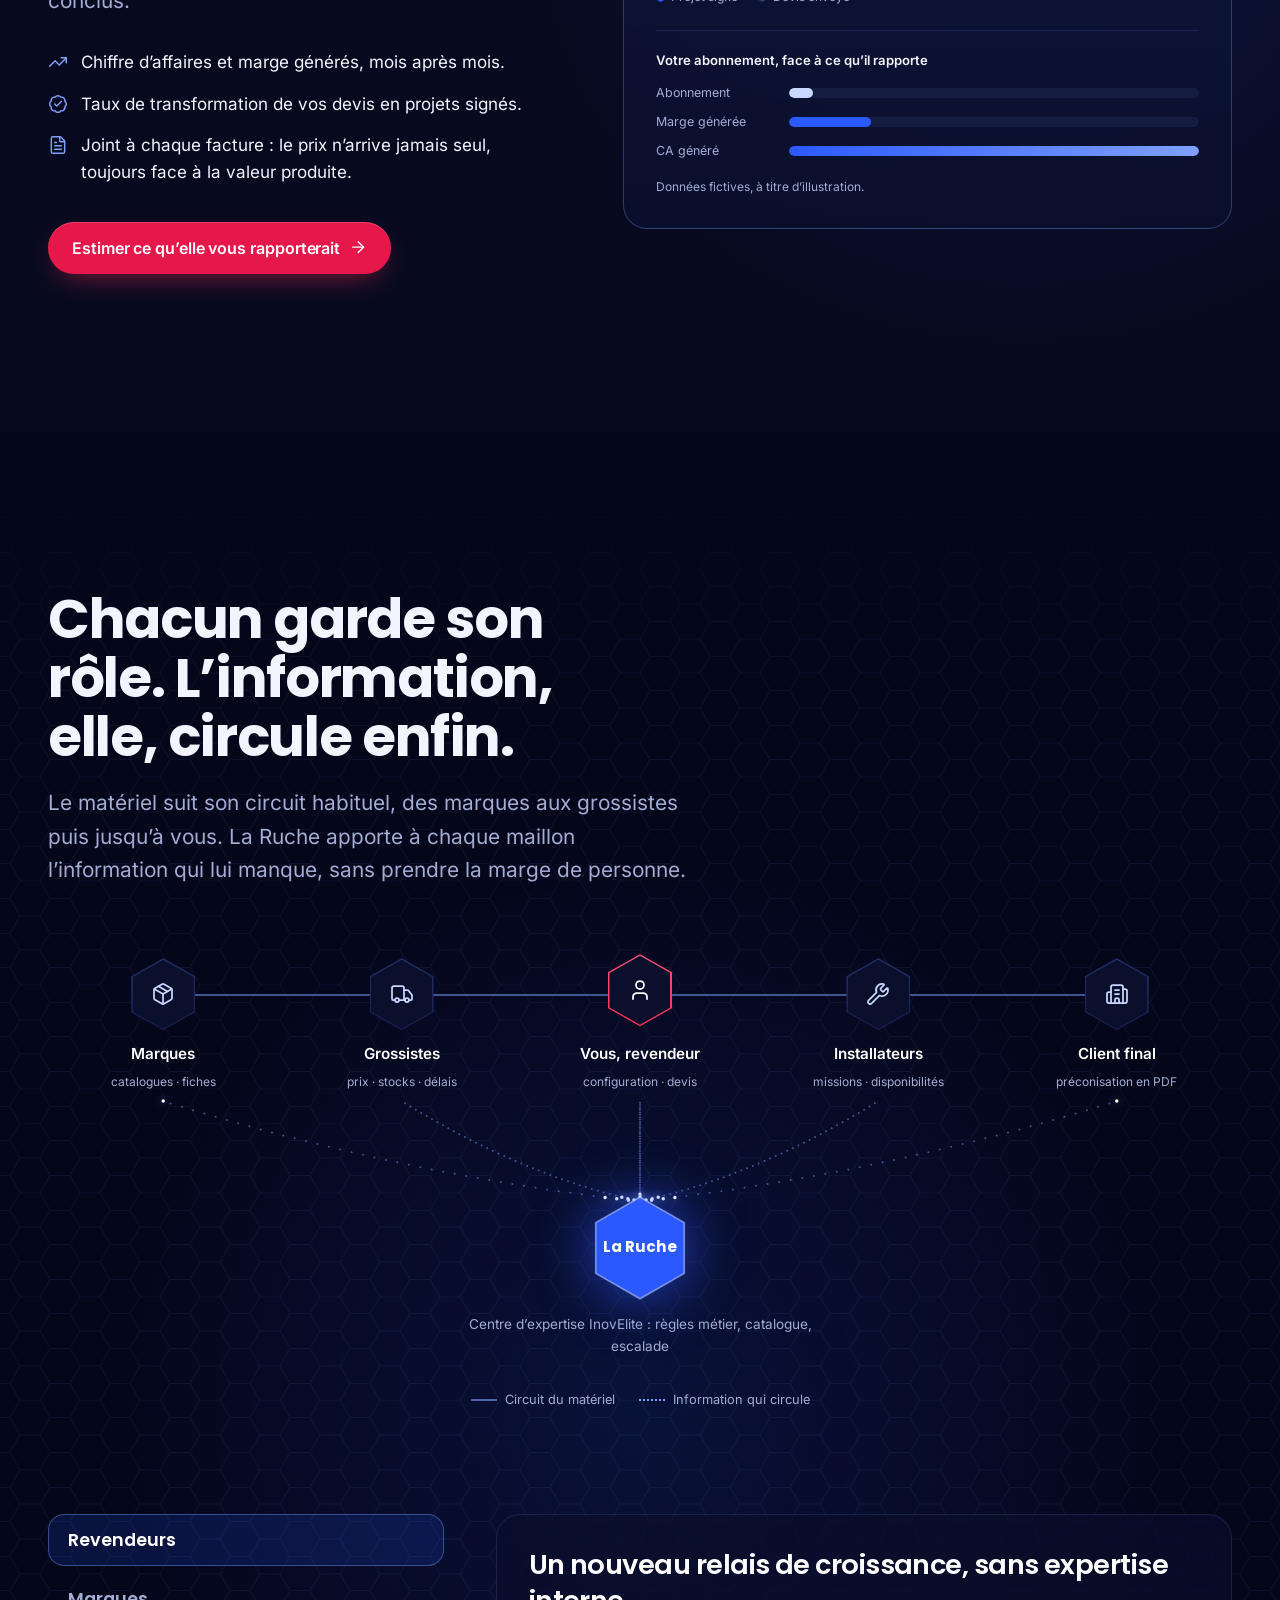
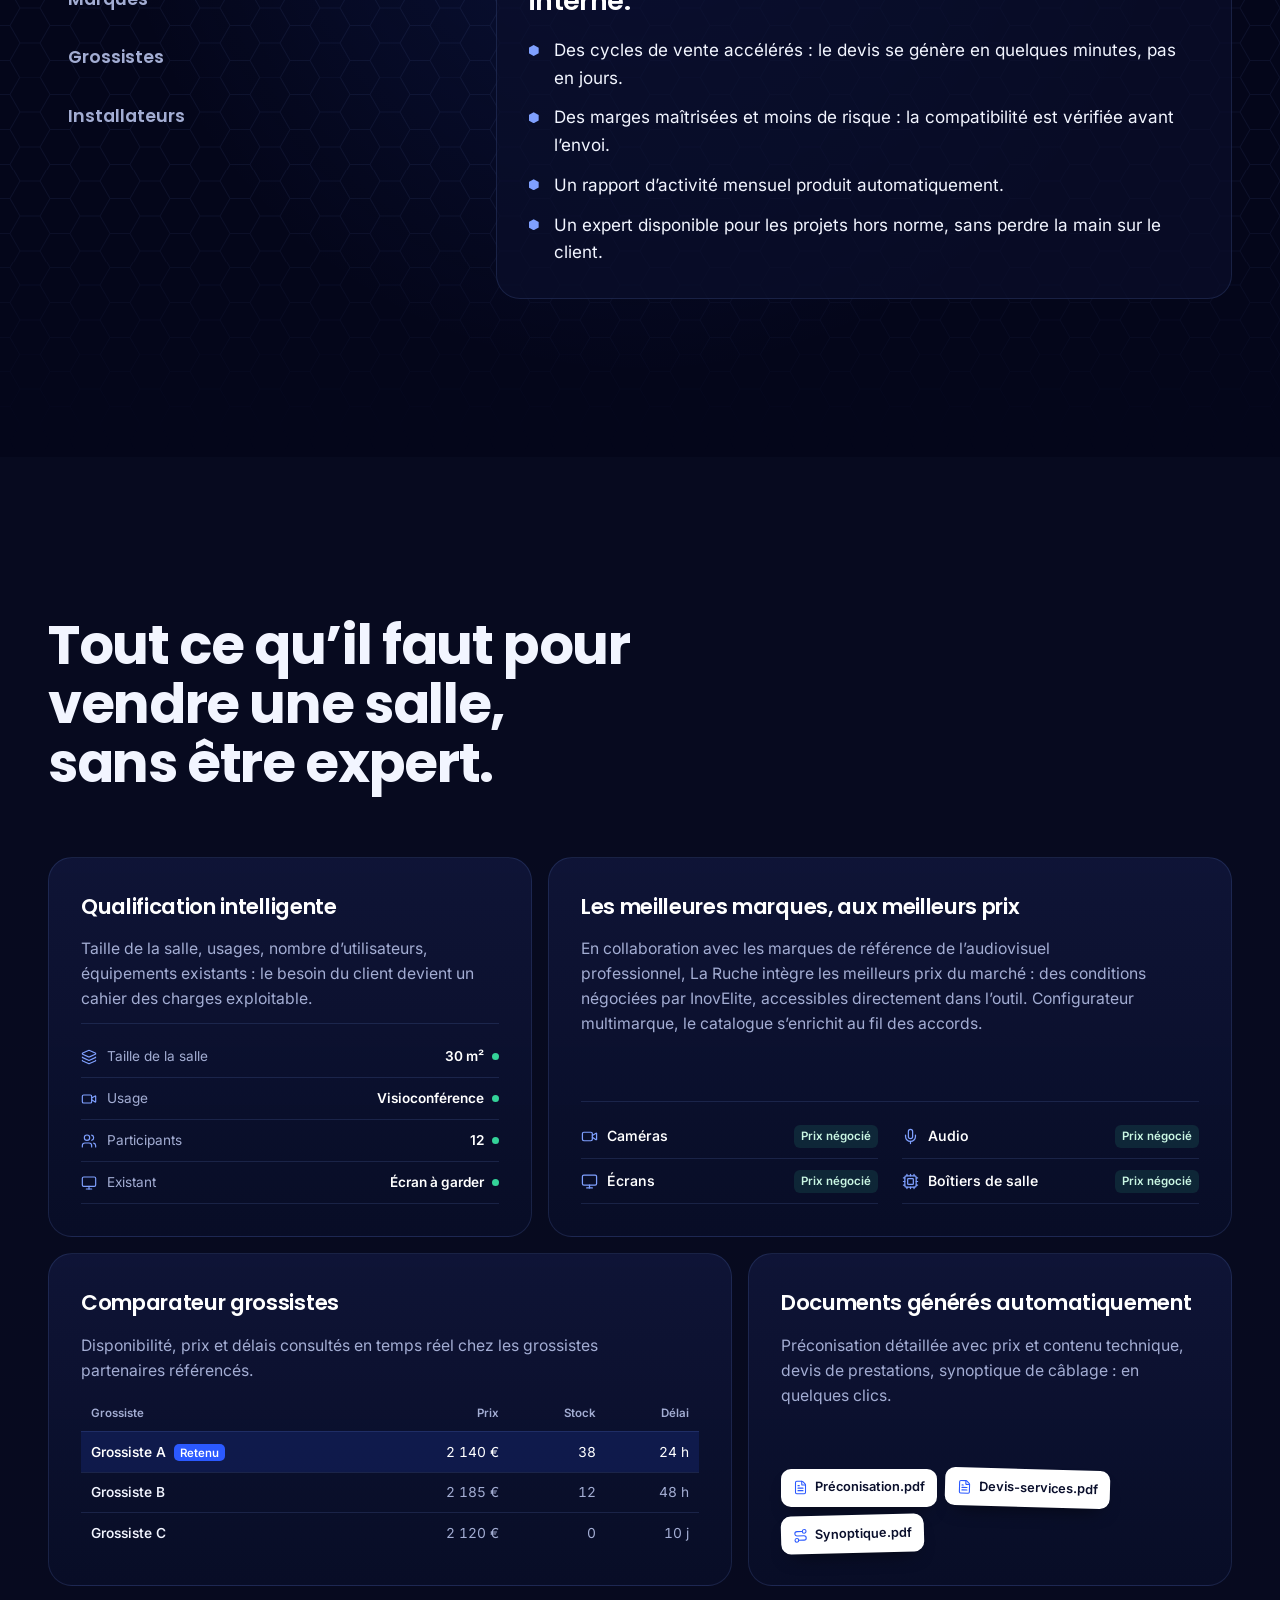
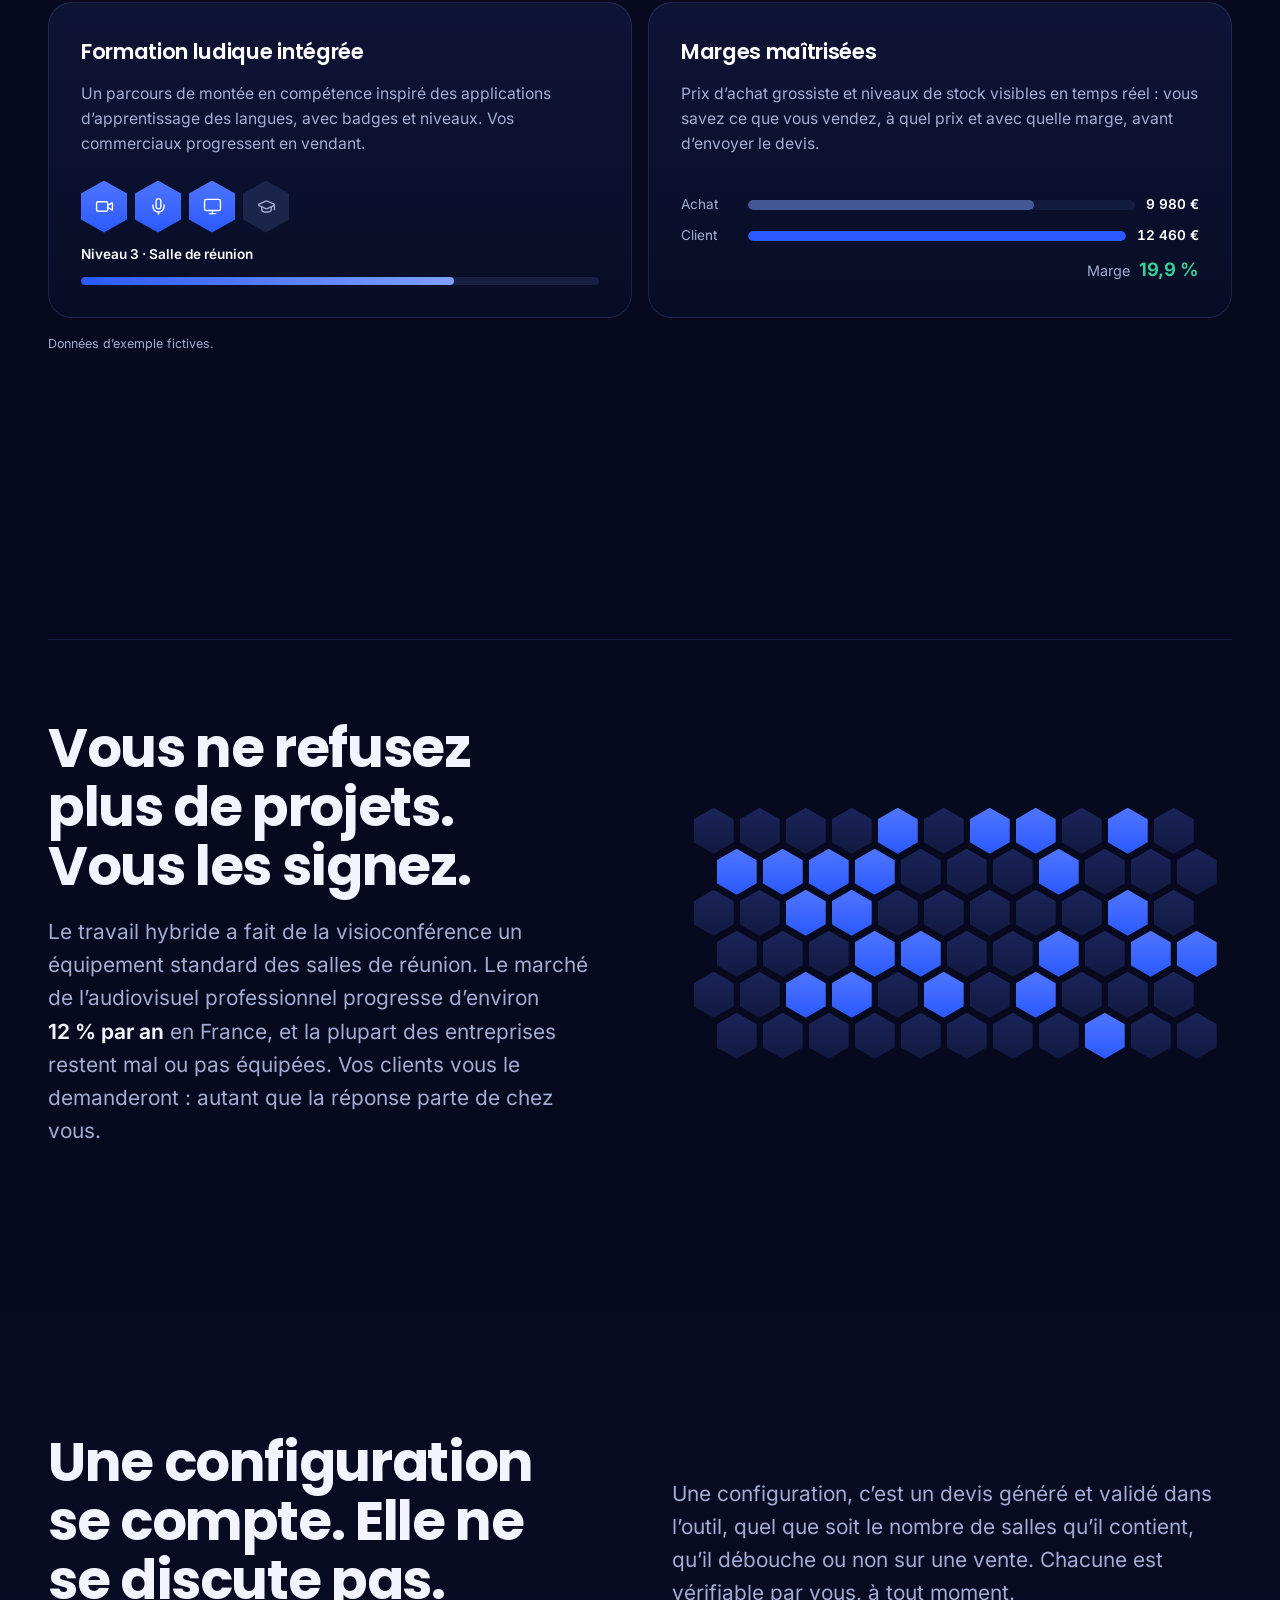
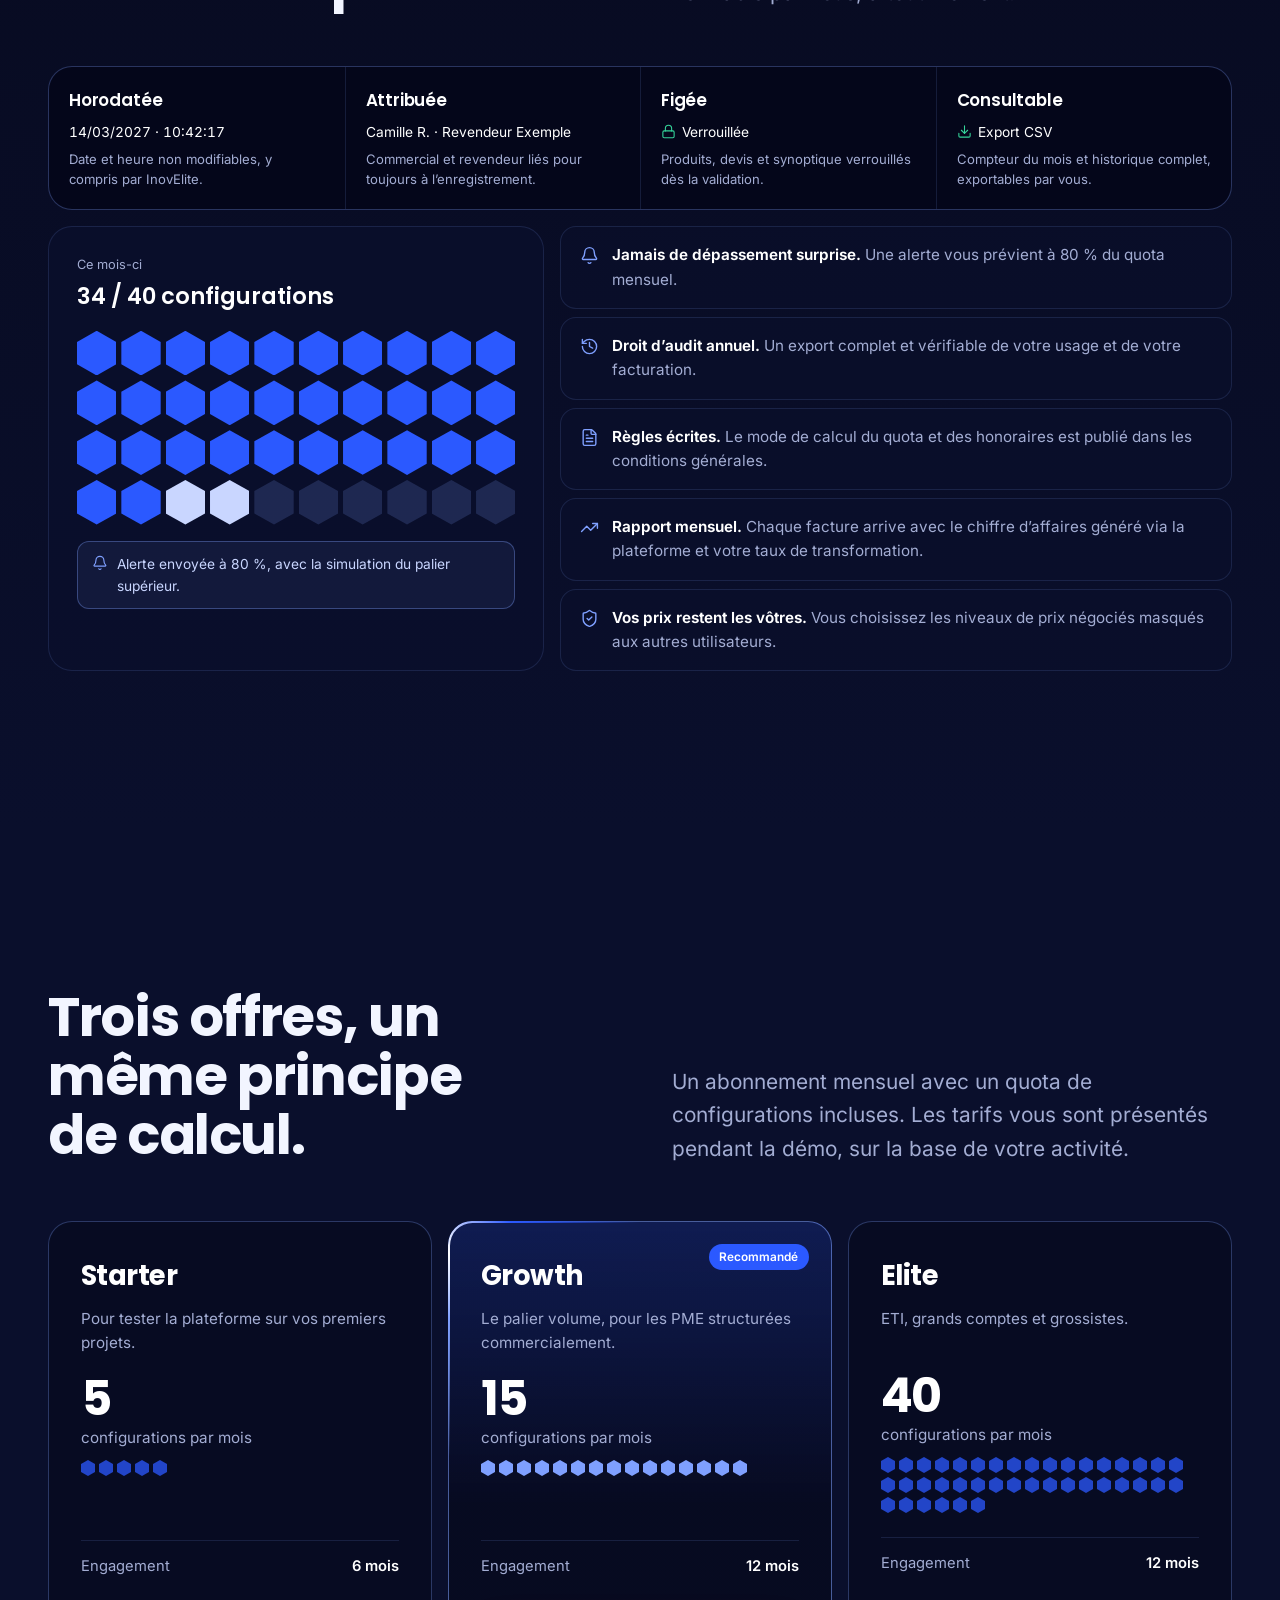
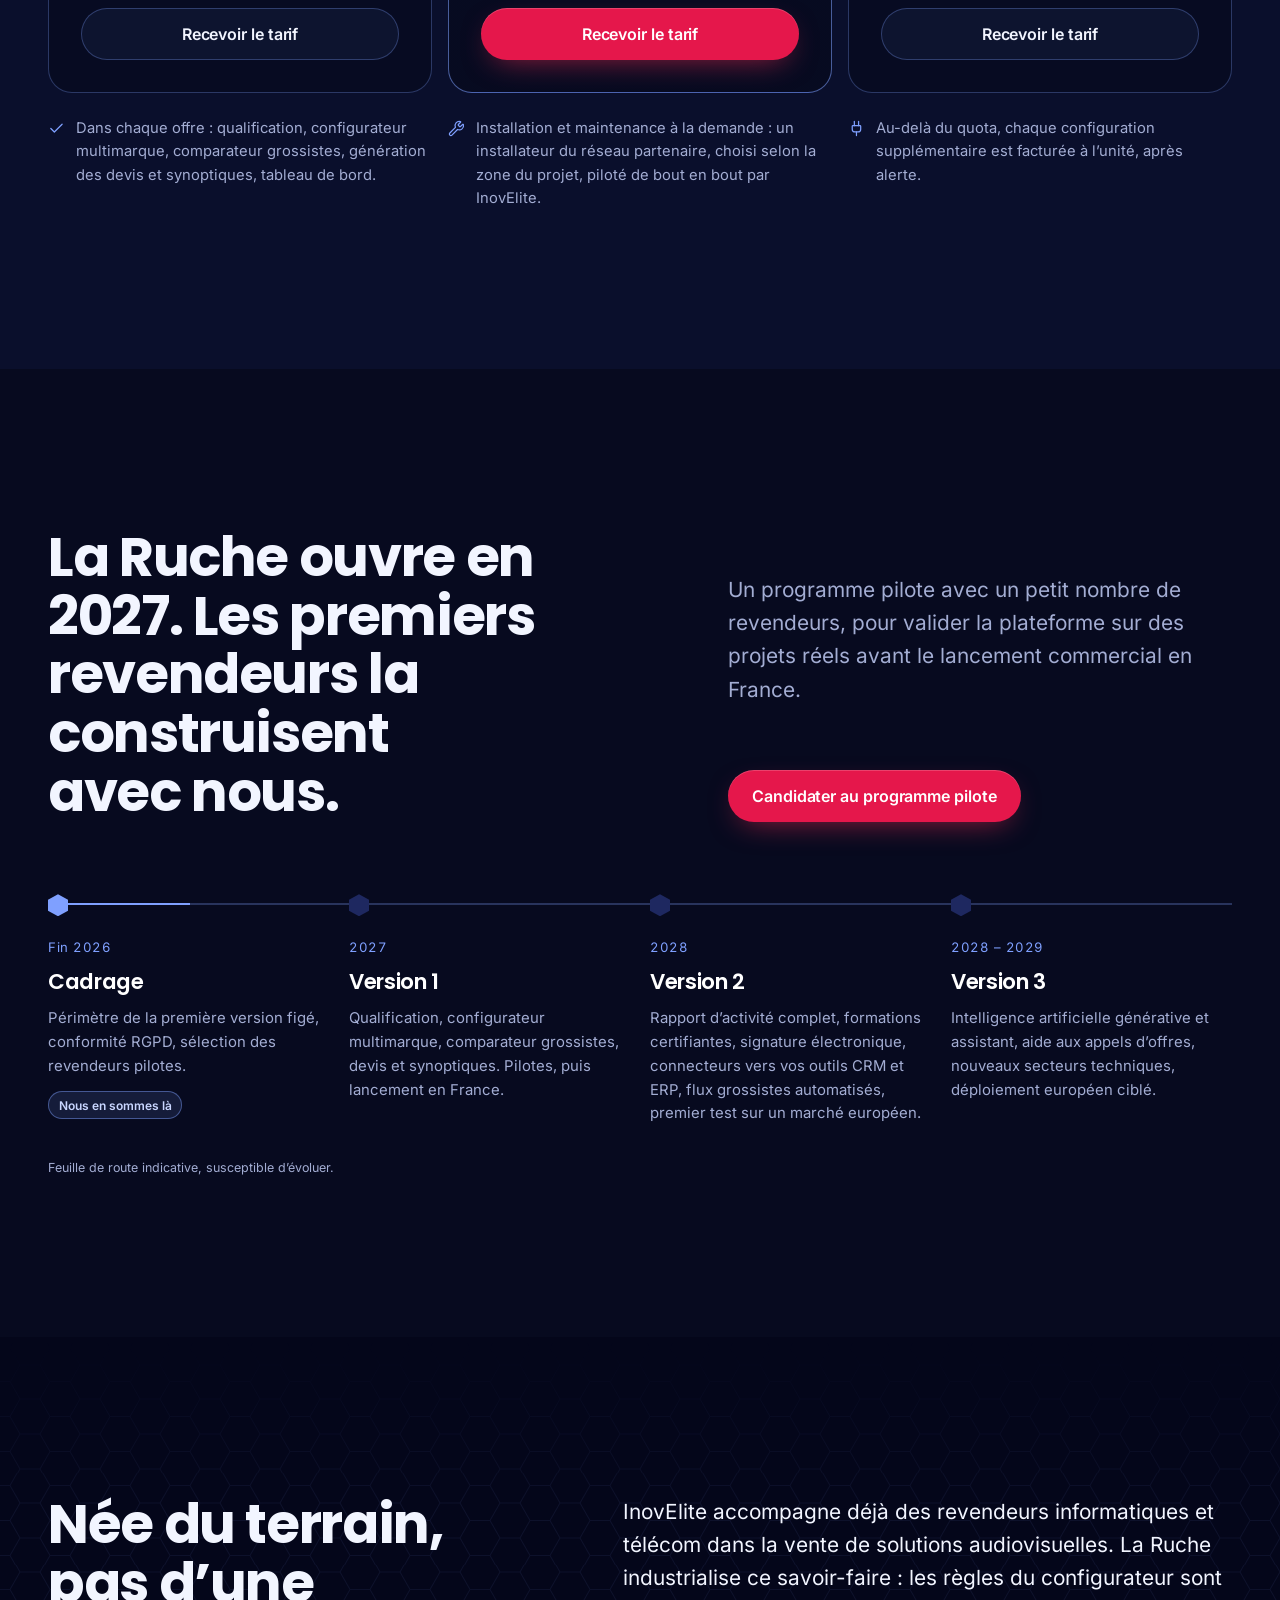
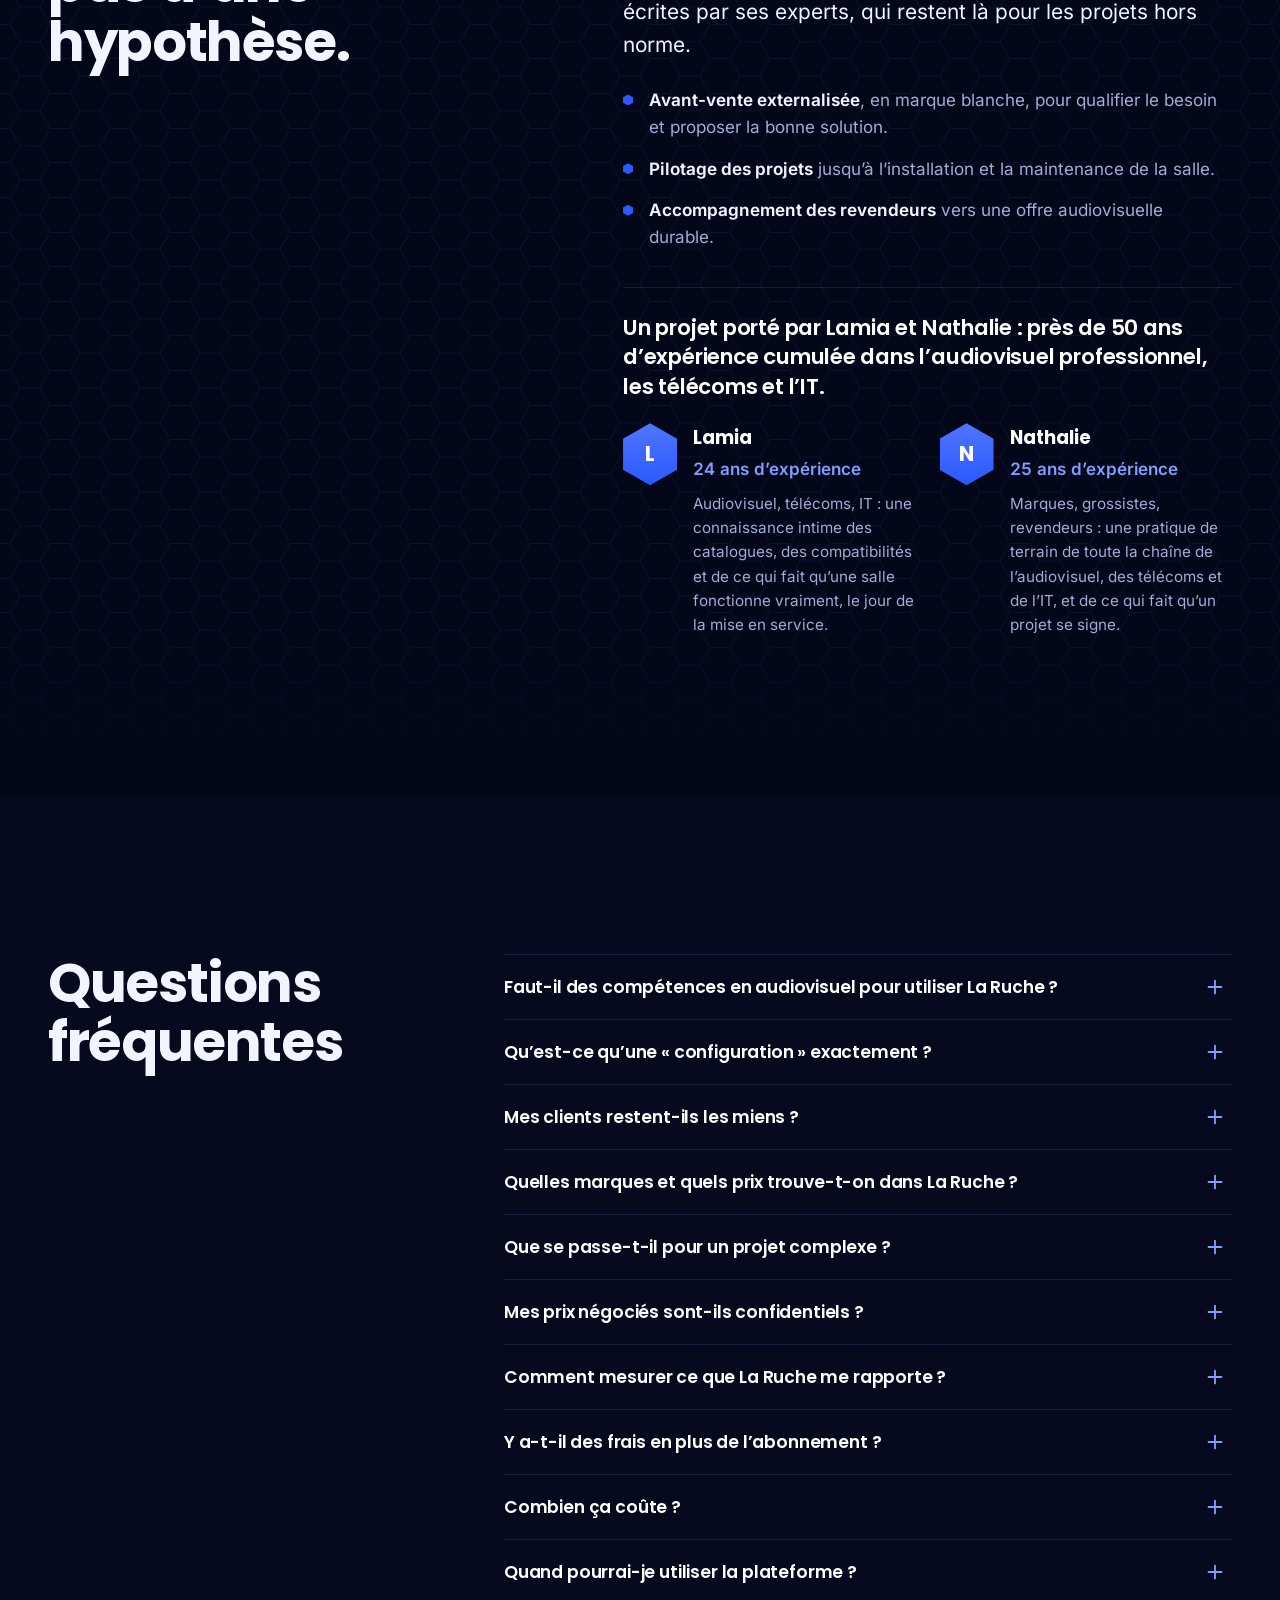
==== commit 32d1db7f: "Use the new presentation film for the journey video - Replace the explainer with La Ruche - Presenta" ====
--- a/docs/index.html
+++ b/docs/index.html
@@ -30,13 +30,13 @@
   <link rel="preload" href="assets/fonts/poppins-latin-700-normal.woff2" as="font" type="font/woff2" crossorigin>
   <link rel="preload" href="assets/fonts/inter-latin-wght-normal.woff2" as="font" type="font/woff2" crossorigin>
   <link rel="preload" href="assets/img/hero-ruche.webp" as="image" fetchpriority="high">
-  <link rel="stylesheet" href="assets/css/site.css?v=10">
+  <link rel="stylesheet" href="assets/css/site.css?v=12">
 
   <script>document.documentElement.classList.replace('no-js', 'js');</script>
-  <script src="assets/js/config.js?v=10" defer></script>
-  <script src="assets/js/hive.js?v=10" defer></script>
-  <script src="assets/js/gather.js?v=10" defer></script>
-  <script src="assets/js/main.js?v=10" defer></script>
+  <script src="assets/js/config.js?v=12" defer></script>
+  <script src="assets/js/hive.js?v=12" defer></script>
+  <script src="assets/js/gather.js?v=12" defer></script>
+  <script src="assets/js/main.js?v=12" defer></script>
 
   <script type="application/ld+json">
   {
